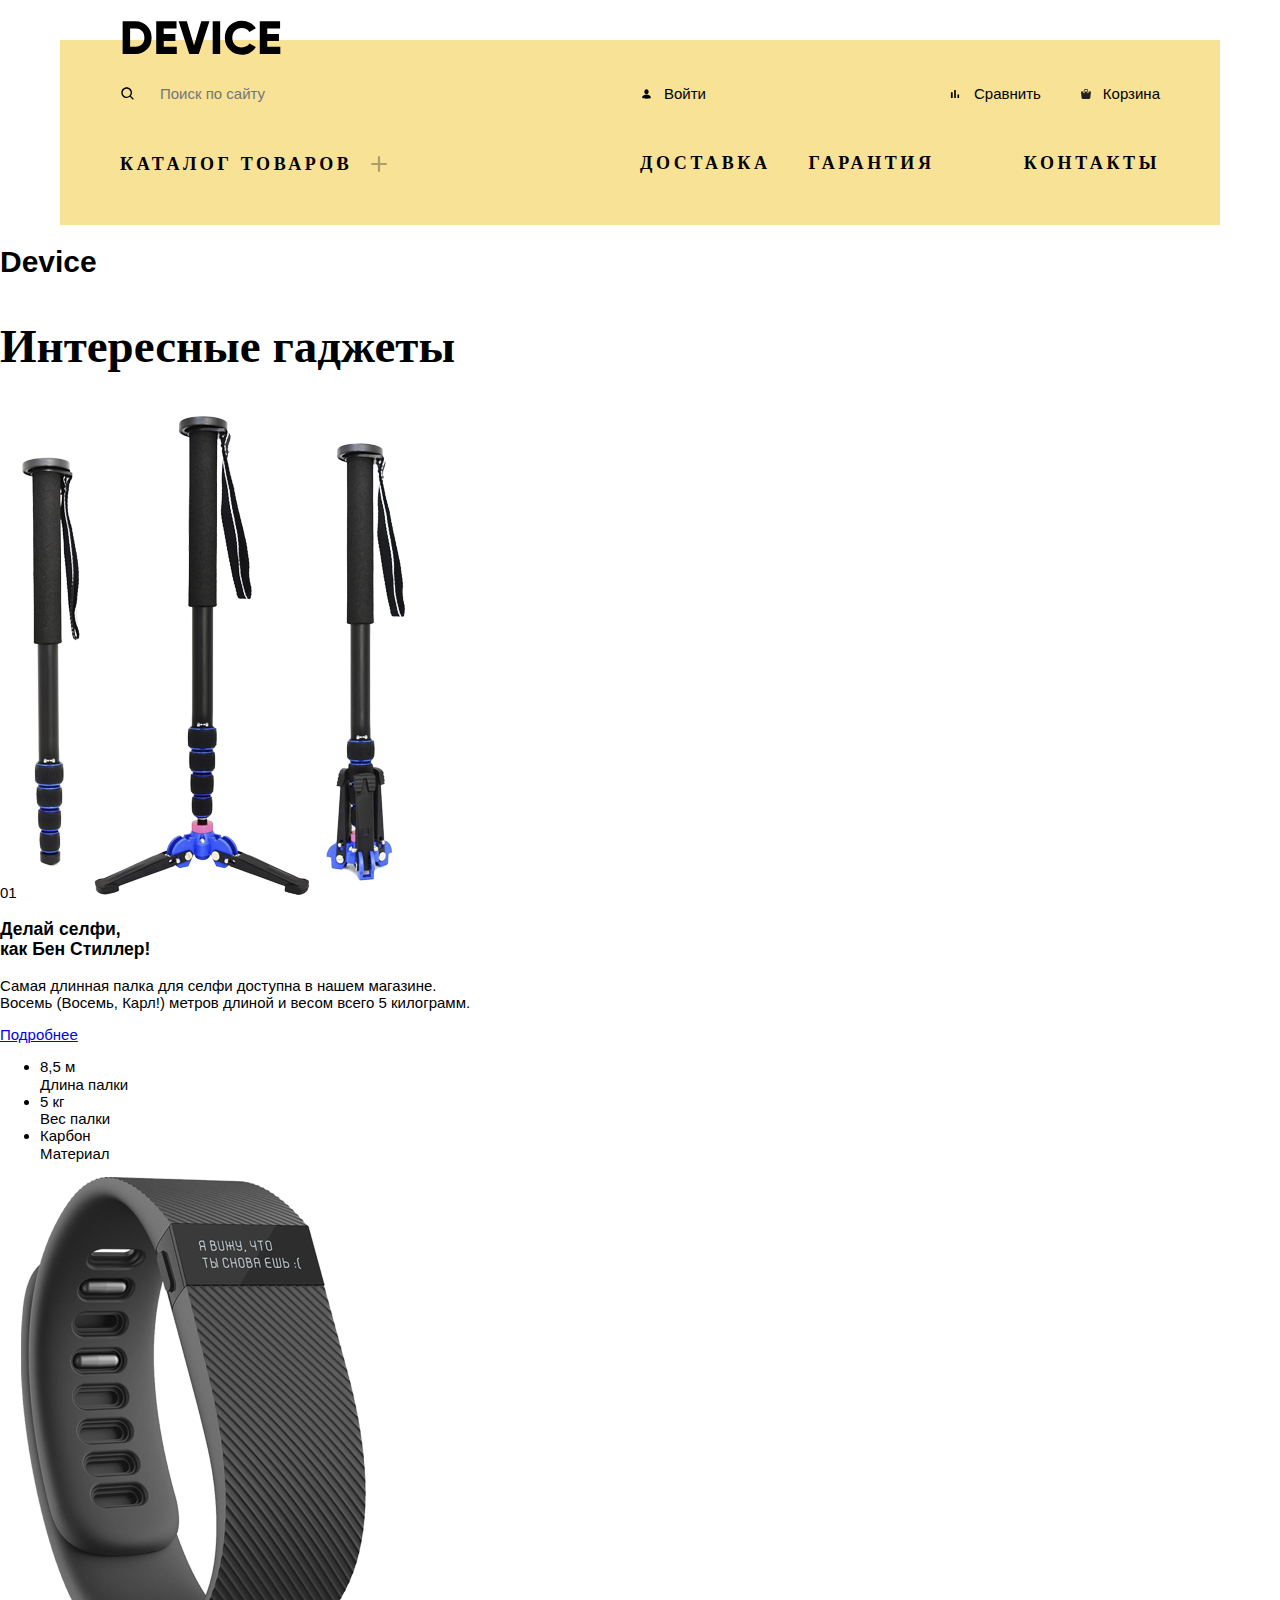
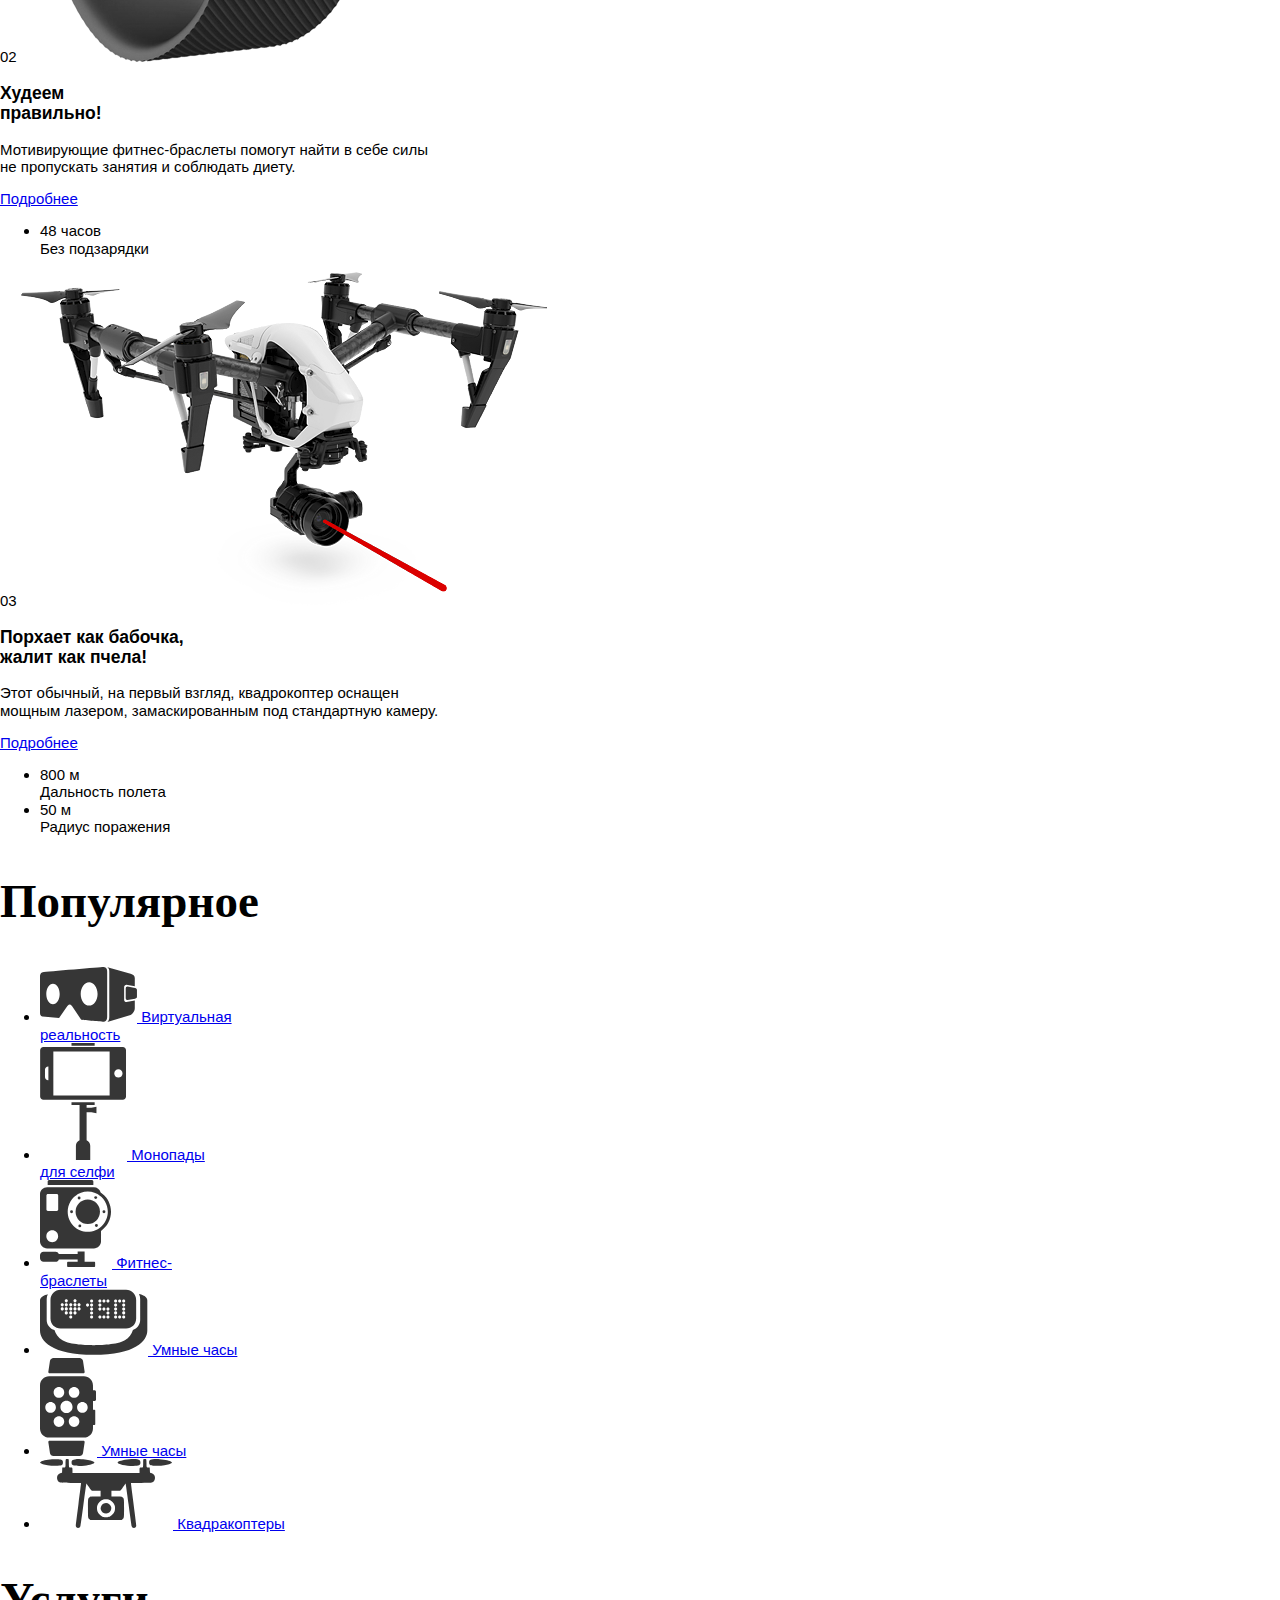
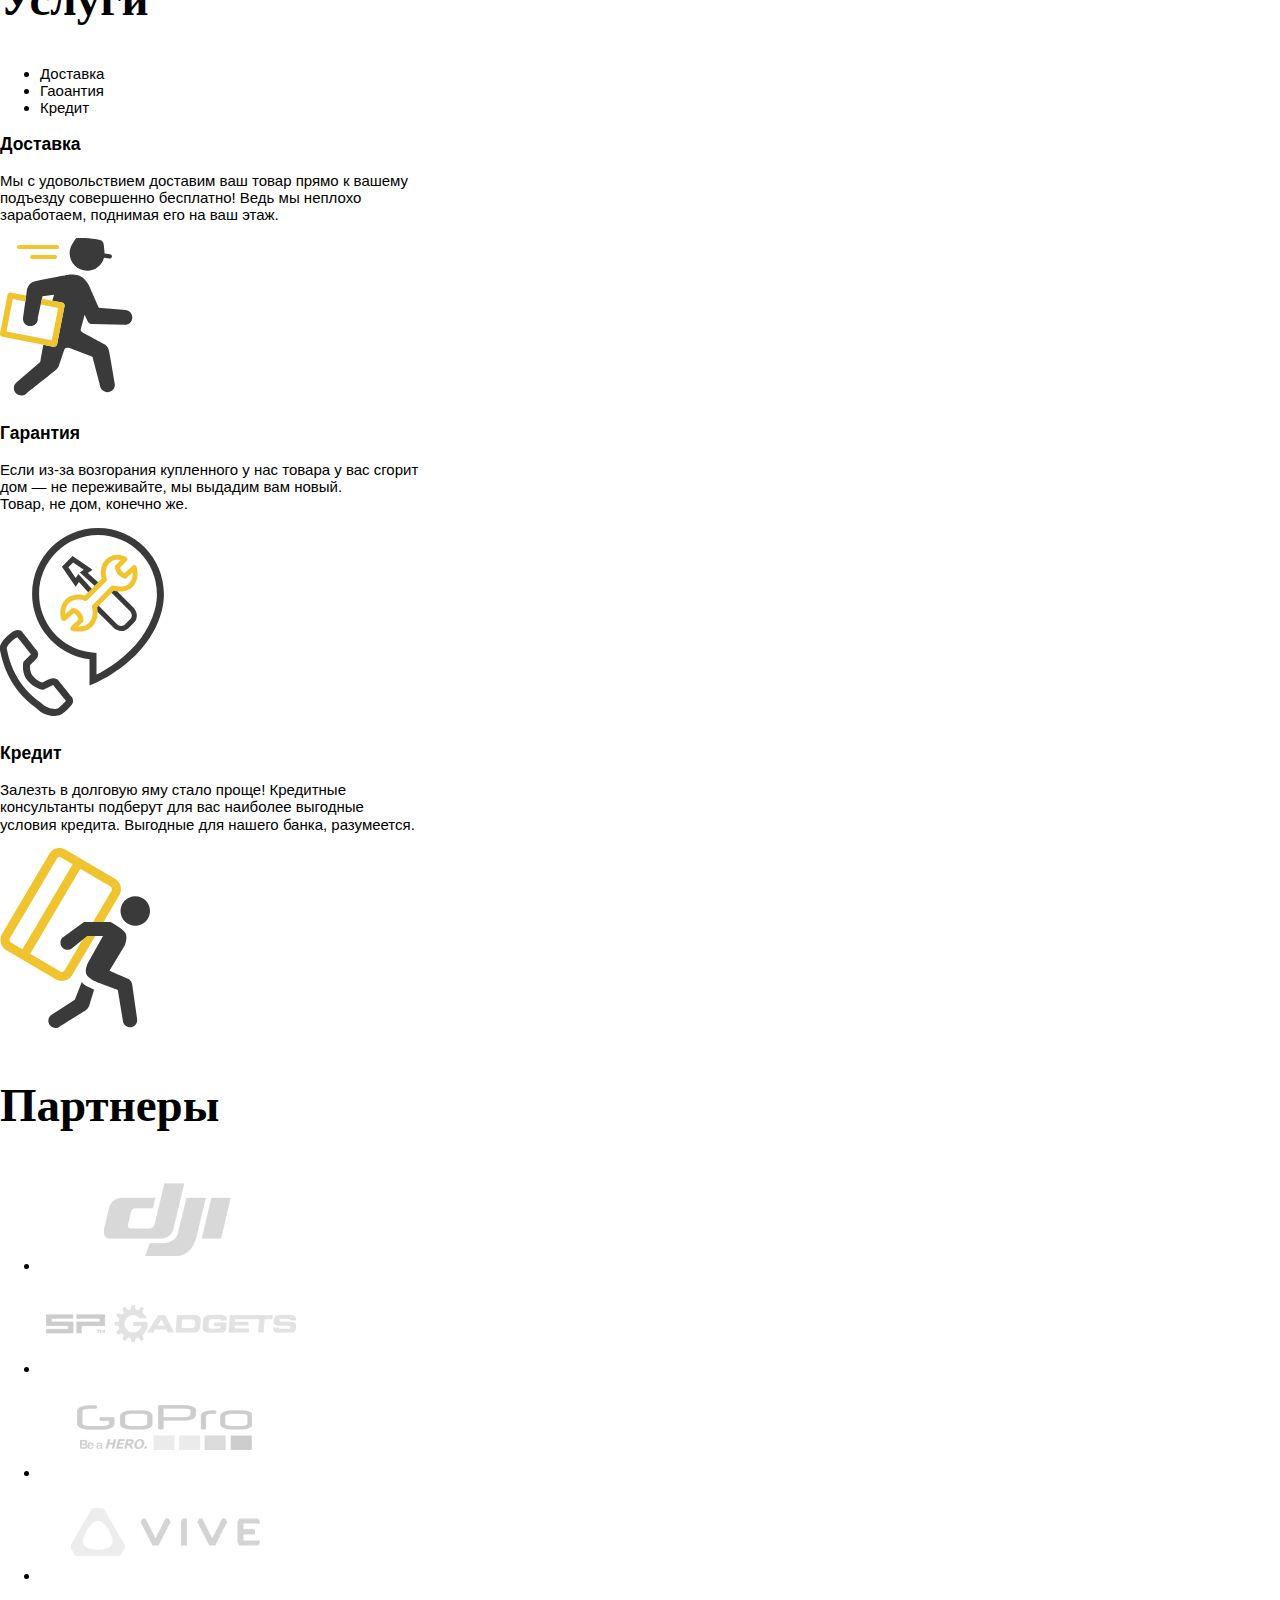
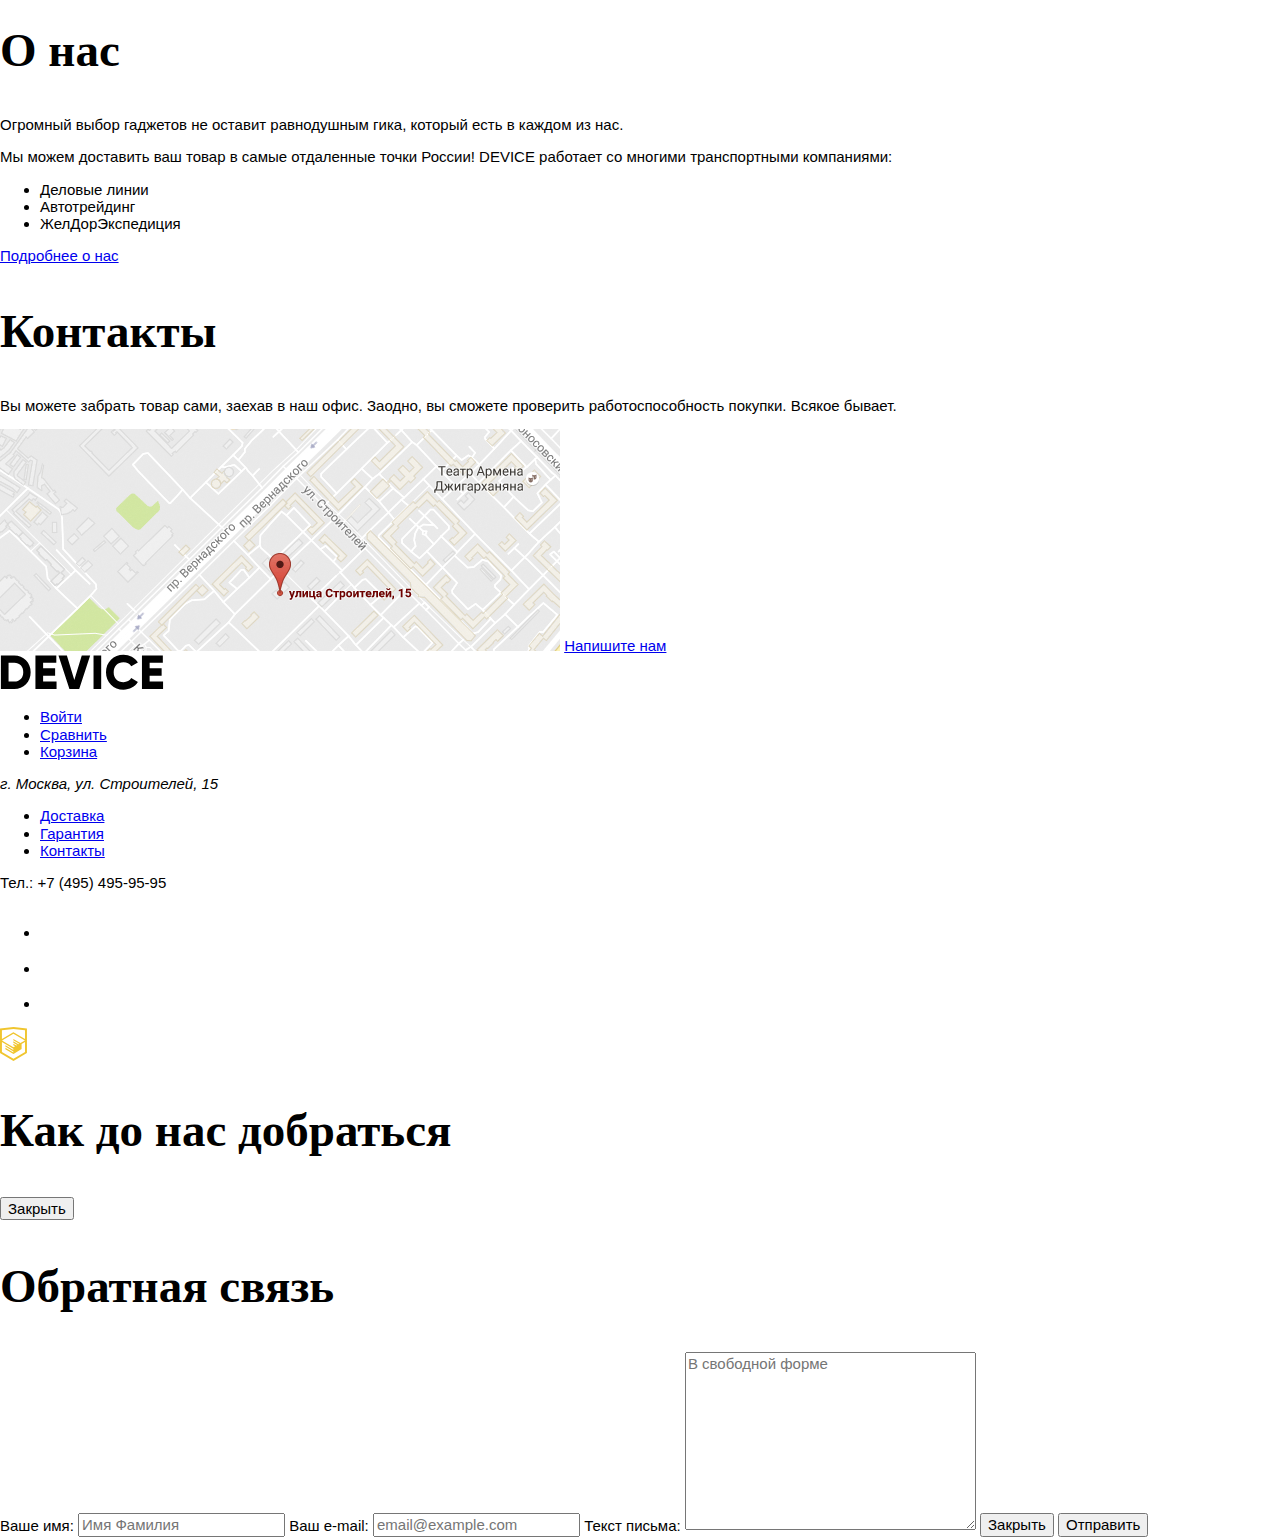
==== index.html @ 0492b28e "Create markup and combine styles for the header" ====
<!DOCTYPE html>
<html lang="ru">

<head>
  <meta charset="UTF-8">
  <title>Device</title>

  <link rel="icon" href="favicon.ico">
  <link rel="icon" href="img/favicons/favicon.svg" type="image/svg+xml">
  <link rel="apple-touch-icon" href="img/favicons/favicon152.png">

  <link rel="stylesheet" href="css/normalize.css">
  <link rel="stylesheet" href="css/style.css">
</head>

<body>
  <header class="main-header container">
    <div class="main-logo">
      <a>
        <img src="img/logo.svg" alt="Логотип Device" width="163" height="35">
      </a>
    </div>

    <div class="action-block">
      <div class="search-form-container">
        <form class="search-form" action="" method="post">
          <input class="search-form__input" type="text" name="search-form__input" placeholder="Поиск по сайту">
          <button class="search-form__button" type="submit">Найти</button>
          <div class="search-form__underline"></div>
        </form>
      </div>
      <div class="user-action">
        <a class="user-action__link user-action__sign-in" href="#">Войти</a>
        <a class="user-action__link user-action__compare" href="#">Сравнить</a>
        <a class="user-action__link user-action__cart" href="#">Корзина</a>
      </div>
    </div>


    <nav class="main-header-nav">
      <details class="main-header-details">
        <summary class="main-header-nav__catalog-summary">
          <span class="main-header-nav_summary-text">Каталог товаров<span>
        </summary>
        <div class="main-header-nav__details-container">
          <ul class="main-header-details__list">
            <li class="main-header-details__item"><a class="main-header-nav__link" href="#">Виртуальная реальность</a>
            </li>
            <li class="main-header-details__item"><a class="main-header-nav__link" href="#">Моноподы для селфи</a></li>
            <li class="main-header-details__item"><a class="main-header-nav__link" href="#">Экшн-камеры</a></li>
          </ul>
          <ul class="main-header-details__list">
            <li class="main-header-details__item"><a class="main-header-nav__link" href="#">Фитнес-браслеты</a></li>
            <li class="main-header-details__item"><a class="main-header-nav__link" href="#">Умные часы</a></li>
          </ul>
          <ul class="main-header-details__list">
            <li class="main-header-details__item"><a class="main-header-nav__link" href="#">Квадрокоптер</a></li>
          </ul>
        </div>
      </details>

      <ul class="main-header-nav__list">
        <li class="main-header-nav__item">
          <a class="main-header-nav__link" href="blank.html">Доставка</a>
        </li>
        <li class="main-header-nav__item">
          <a class="main-header-nav__link" href="blank.html">Гарантия</a>
        </li>
        <li class="main-header-nav__item">
          <a class="main-header-nav__link" href="blank.html">Контакты</a>
        </li>
      </ul>
    </nav>
  </header>

  <main>
    <h1>Device</h1>

    <section>
      <h2>Интересные гаджеты</h2>

      <article>
        <span>01</span>
        <img src="img/slide 1.png" alt="Селфи-палка" width="384" height="486">
        <h3>Делай селфи,<br>как Бен Стиллер! </h3>
        <p>
          Самая длинная палка для селфи доступна в нашем магазине.<br>
          Восемь (Восемь, Карл!) метров длиной и весом всего 5 килограмм.
        </p>
        <a href="blank.html">Подробнее</a>
        <ul>
          <li>8,5 м<br>Длина палки</li>
          <li>5 кг<br>Вес палки</li>
          <li>Карбон<br>Материал</li>
        </ul>
      </article>
      <article>
        <span>02</span>
        <img src="img/slide 2.png" alt="Фитнес-браслет" width="345" height="485">
        <h3>Худеем<br>правильно!</h3>
        <p>
          Мотивирующие фитнес-браслеты помогут найти в себе силы<br>
          не пропускать занятия и соблюдать диету.
        </p>
        <a href="blank.html">Подробнее</a>
        <ul>
          <li>48 часов<br>Без подзарядки</li>
        </ul>
      </article>
      <article>
        <span>03</span>
        <img src="img/slide 3.png" alt="Квадракоптер" width="526" height="334">
        <h3>Порхает как бабочка,<br>жалит как пчела!</h3>
        <p>
          Этот обычный, на первый взгляд, квадрокоптер оснащен<br>
          мощным лазером, замаскированным под стандартную камеру.
        </p>
        <a href="blank.html">Подробнее</a>
        <ul>
          <li>800 м<br>Дальность полета</li>
          <li>50 м<br>Радиус поражения</li>
        </ul>
      </article>
    </section>

    <section>
      <h2>Популярное</h2>
      <ul>
        <li>
          <a href="#">
            <img src="img/popular-1.svg" alt="">
            Виртуальная<br>реальность
          </a>
        </li>
        <li>
          <a href="#">
            <img src="img/popular-2.svg" alt="">
            Монопады<br>для селфи
          </a>
        </li>
        <li>
          <a href="#">
            <img src="img/popular-3.svg" alt="">
            Фитнес-<br>браслеты
          </a>
        </li>
        <li>
          <a href="#">
            <img src="img/popular-4.svg" alt="">
            Умные часы
          </a>
        </li>
        <li>
          <a href="#">
            <img src="img/popular-5.svg" alt="">
            Умные часы
          </a>
        </li>
        <li>
          <a href="#">
            <img src="img/poppular-6.svg" alt="">
            Квадракоптеры
          </a>
        </li>
      </ul>
    </section>

    <section>
      <h2>Услуги</h2>
      <ul>
        <li>Доставка</li>
        <li>Гаоантия</li>
        <li>Кредит</li>
      </ul>
      <div>
        <h3>Доставка</h3>
        <p>
          Мы с удовольствием доставим ваш товар прямо к вашему<br>
          подъезду совершенно бесплатно! Ведь мы неплохо<br>
          заработаем, поднимая его на ваш этаж.
        </p>
        <img src="img/delivery.svg" alt="">
      </div>
      <div>
        <h3>Гарантия</h3>
        <p>
          Если из-за возгорания купленного у нас товара у вас сгорит<br>
          дом — не переживайте, мы выдадим вам новый.<br>
          Товар, не дом, конечно же.
        </p>
        <img src="img/warranty.svg" alt="">
      </div>
      <div>
        <h3>Кредит</h3>
        <p>
          Залезть в долговую яму стало проще! Кредитные<br>
          консультанты подберут для вас наиболее выгодные<br>
          условия кредита. Выгодные для нашего банка, разумеется.</p>
        <img src="img/credit.svg" alt="">
      </div>

    </section>

    <section>
      <h2>Партнеры</h2>
      <ul>
        <li><a href="#"><img src="img/logo-1 1.png" alt="Dji"></a></li>
        <li><a href="#"><img src="img/logo-2 1.png" alt="Sp Gadgets"></a></li>
        <li><a href="#"><img src="img/logo-3 1.png" alt="GoPro"></a></li>
        <li><a href="#"><img src="img/logo-4 1.png" alt="Vive"></a></li>
      </ul>
    </section>

    <section>
      <h2>О нас</h2>
      <p>Огромный выбор гаджетов не оставит равнодушным гика,
        который есть в каждом из нас.</p>
      <p>Мы можем доставить ваш товар в самые отдаленные точки
        России! DEVICE работает со многими транспортными компаниями:</p>
      <ul>
        <li>Деловые линии</li>
        <li>Автотрейдинг</li>
        <li>ЖелДорЭкспедиция</li>
      </ul>
      <a href="#">Подробнее о нас</a>
    </section>

    <section>
      <h2>Контакты</h2>
      <p>Вы можете забрать товар сами, заехав в наш офис. Заодно, вы сможете
        проверить работоспособность покупки. Всякое бывает.</p>
      <img src="img/map 1.jpg" alt="Адрес">
      <a href="#">Напишите нам</a>
    </section>

  </main>

  <footer>
    <a href="index.html">
      <svg width="164" height="36" viewBox="0 0 164 36" fill="none" xmlns="http://www.w3.org/2000/svg">
        <path fill-rule="evenodd" clip-rule="evenodd"
          d="M14.32 1.4C18.96 1.4 22.84 3.00798 25.96 6.224C29.08 9.44002 30.64 13.432 30.64 18.2C30.64 22.968 29.08 26.96 25.96 30.176C22.84 33.392 18.96 35 14.32 35H0.880005V1.4H14.32ZM14.32 27.608C16.976 27.608 19.128 26.752 20.776 25.04C22.424 23.328 23.248 21.048 23.248 18.2C23.248 15.352 22.424 13.072 20.776 11.36C19.128 9.64799 16.976 8.792 14.32 8.792H8.56V27.608H14.32ZM43.12 27.608H56.56V35H35.44V1.4H56.32V8.792H43.12V14.36H55.12V21.656H43.12V27.608ZM69.424 35L58.48 1.4H66.88L74.32 26.12L81.76 1.4H90.16L79.216 35H69.424ZM93.52 1.4H101.2V35H93.52V1.4ZM123.472 35.672C118.448 35.672 114.28 34 110.968 30.656C107.656 27.312 106 23.16 106 18.2C106 13.24 107.656 9.08802 110.968 5.744C114.28 2.39998 118.448 0.728 123.472 0.728C126.48 0.728 129.264 1.42399 131.824 2.816C134.384 4.20801 136.4 6.10399 137.872 8.504L131.248 12.344C130.512 11.032 129.456 10.016 128.08 9.296C126.704 8.576 125.168 8.216 123.472 8.216C120.496 8.216 118.12 9.12799 116.344 10.952C114.568 12.776 113.68 15.192 113.68 18.2C113.68 21.208 114.568 23.624 116.344 25.448C118.12 27.272 120.496 28.184 123.472 28.184C125.168 28.184 126.712 27.816 128.104 27.08C129.496 26.344 130.544 25.336 131.248 24.056L137.872 27.896C136.432 30.296 134.432 32.192 131.872 33.584C129.312 34.976 126.512 35.672 123.472 35.672ZM149.632 27.608H163.072V35H141.952V1.4H162.832V8.792H149.632V14.36H161.632V21.656H149.632V27.608Z"
          fill="black" />
      </svg>
    </a>
    <ul>
      <li><a href="#">Войти</a></li>
      <li><a href="#">Сравнить</a></li>
      <li><a href="#">Корзина</a></li>
    </ul>

    <address>г. Москва, ул. Строителей, 15</address>

    <ul>
      <li><a href="#">Доставка</a></li>
      <li><a href="#">Гарантия</a></li>
      <li><a href="#">Контакты</a></li>
    </ul>

    <span>Тел.: +7 (495) 495-95-95</span>

    <ul>
      <li>
        <a href="#">
          <svg width="32" height="32" viewBox="0 0 32 32" fill="none" xmlns="http://www.w3.org/2000/svg">
            <path
              d="M31.9973 16C31.9973 7.16267 24.8347 0 15.9987 0C7.16267 0 0 7.16267 0 16C0 23.984 5.85067 30.6027 13.4987 31.8027V20.624H9.43733V15.9987H13.4987V12.4747C13.4987 8.464 15.888 6.24933 19.5413 6.24933C21.292 6.24933 23.1227 6.56133 23.1227 6.56133V10.4987H21.1067C19.12 10.4987 18.5 11.732 18.5 12.9973V16H22.9373L22.228 20.6253H18.5V31.804C26.148 30.604 31.9987 23.9853 31.9987 16H31.9973Z"
              fill="white" fill-opacity="0.3" />
          </svg>
        </a>
      </li>
      <li>
        <a href="#">
          <svg width="32" height="32" viewBox="0 0 32 32" fill="none" xmlns="http://www.w3.org/2000/svg">
            <path
              d="M21 16C21 17.3261 20.4732 18.5979 19.5355 19.5355C18.5979 20.4732 17.3261 21 16 21C14.6739 21 13.4021 20.4732 12.4645 19.5355C11.5268 18.5979 11 17.3261 11 16C11 15.715 11.03 15.4367 11.0817 15.1667H9.33333V21.8283C9.33333 22.2917 9.70833 22.6667 10.1717 22.6667H21.83C22.0521 22.6662 22.2649 22.5777 22.4217 22.4205C22.5786 22.2634 22.6667 22.0504 22.6667 21.8283V15.1667H20.9183C20.97 15.4367 21 15.715 21 16V16ZM16 19.3333C16.4378 19.3332 16.8714 19.2469 17.2759 19.0792C17.6803 18.9116 18.0478 18.6659 18.3574 18.3562C18.6669 18.0465 18.9124 17.6789 19.0799 17.2743C19.2473 16.8698 19.3334 16.4362 19.3333 15.9983C19.3332 15.5605 19.2469 15.1269 19.0792 14.7225C18.9116 14.318 18.6659 13.9505 18.3562 13.641C18.0465 13.3314 17.6789 13.0859 17.2743 12.9185C16.8698 12.751 16.4362 12.6649 15.9983 12.665C15.1141 12.6652 14.2661 13.0167 13.641 13.6421C13.0158 14.2676 12.6648 15.1157 12.665 16C12.6652 16.8843 13.0167 17.7322 13.6421 18.3574C14.2676 18.9825 15.1157 19.3336 16 19.3333V19.3333ZM20 12.5H21.9983C22.1311 12.5 22.2584 12.4474 22.3525 12.3537C22.4465 12.2599 22.4996 12.1328 22.5 12V10.0017C22.5 9.86862 22.4471 9.74102 22.3531 9.64693C22.259 9.55285 22.1314 9.5 21.9983 9.5H20C19.8669 9.5 19.7393 9.55285 19.6453 9.64693C19.5512 9.74102 19.4983 9.86862 19.4983 10.0017V12C19.5 12.275 19.725 12.5 20 12.5V12.5ZM16 0C11.7565 0 7.68687 1.68571 4.68629 4.68629C1.68571 7.68687 0 11.7565 0 16C0 20.2435 1.68571 24.3131 4.68629 27.3137C7.68687 30.3143 11.7565 32 16 32C18.1012 32 20.1817 31.5861 22.1229 30.7821C24.0641 29.978 25.828 28.7994 27.3137 27.3137C28.7994 25.828 29.978 24.0641 30.7821 22.1229C31.5861 20.1817 32 18.1012 32 16C32 13.8989 31.5861 11.8183 30.7821 9.87706C29.978 7.93586 28.7994 6.17203 27.3137 4.68629C25.828 3.20055 24.0641 2.022 22.1229 1.21793C20.1817 0.413852 18.1012 0 16 0V0ZM24.3333 22.4817C24.3333 23.5 23.5 24.3333 22.4817 24.3333H9.51833C8.5 24.3333 7.66667 23.5 7.66667 22.4817V9.51833C7.66667 8.5 8.5 7.66667 9.51833 7.66667H22.4817C23.5 7.66667 24.3333 8.5 24.3333 9.51833V22.4817V22.4817Z"
              fill="white" fill-opacity="0.3" />
          </svg>
        </a>
      </li>
      <li>
        <a href="#">
          <svg width="32" height="32" viewBox="0 0 32 32" fill="none" xmlns="http://www.w3.org/2000/svg">
            <path
              d="M16 32C13.8333 32 11.7604 31.5781 9.78125 30.7344C7.80208 29.8906 6.09896 28.7552 4.67188 27.3281C3.24479 25.901 2.10938 24.1979 1.26562 22.2188C0.421875 20.2396 0 18.1667 0 16C0 13.8333 0.421875 11.7604 1.26562 9.78125C2.10938 7.80208 3.24479 6.09896 4.67188 4.67188C6.09896 3.24479 7.80208 2.10938 9.78125 1.26562C11.7604 0.421875 13.8333 0 16 0C18.1667 0 20.2396 0.421875 22.2188 1.26562C24.1979 2.10938 25.901 3.24479 27.3281 4.67188C28.7552 6.09896 29.8906 7.80208 30.7344 9.78125C31.5781 11.7604 32 13.8333 32 16C32 18.1667 31.5781 20.2396 30.7344 22.2188C29.8906 24.1979 28.7552 25.901 27.3281 27.3281C25.901 28.7552 24.1979 29.8906 22.2188 30.7344C20.2396 31.5781 18.1667 32 16 32ZM25.4062 8C25.2812 8.0625 25.0938 8.17708 24.8438 8.34375L24.2344 8.75L23.6562 9.0625L23 9.28125C22.2292 8.42708 21.2812 8 20.1562 8C17.7188 8 16.5 9.02083 16.5 11.0625V12.9062C13.1458 12.7396 10.5729 11.5104 8.78125 9.21875C8.26042 9.76042 8 10.3542 8 11C8 12.375 8.51042 13.4167 9.53125 14.125C9.40625 14.125 9.22917 14.1354 9 14.1562C8.77083 14.1771 8.58854 14.1771 8.45312 14.1562C8.31771 14.1354 8.16667 14.0833 8 14C8 14.9583 8.25521 15.7552 8.76562 16.3906C9.27604 17.026 9.97917 17.4375 10.875 17.625C10.6667 17.875 10.375 18 10 18C9.66667 18 9.375 17.9062 9.125 17.7188C9.125 18.5312 9.51562 19.1615 10.2969 19.6094C11.0781 20.0573 11.9583 20.2917 12.9375 20.3125C12.5625 20.875 12.0156 21.2969 11.2969 21.5781C10.5781 21.8594 9.8125 22 9 22C8.70833 22 8.30729 21.9271 7.79688 21.7812C7.28646 21.6354 7.02083 21.5625 7 21.5625C7.33333 22.2292 8.01562 22.8021 9.04688 23.2812C10.0781 23.7604 11.3854 24 12.9688 24C14.3646 24 15.6667 23.7552 16.875 23.2656C18.0833 22.776 19.1146 22.125 19.9688 21.3125C20.8229 20.5 21.5573 19.5729 22.1719 18.5312C22.7865 17.4896 23.2448 16.4115 23.5469 15.2969C23.849 14.1823 24 13.0833 24 12C24 11.9583 24.125 11.8698 24.375 11.7344C24.625 11.599 24.9167 11.4167 25.25 11.1875C25.5833 10.9583 25.8333 10.7188 26 10.4688C24.875 10.4688 24.125 10.4896 23.75 10.5312C24.4792 10.0938 25.0312 9.25 25.4062 8Z"
              fill="white" fill-opacity="0.3" />
          </svg>
        </a>
      </li>
    </ul>

    <svg width="27" height="34" viewBox="0 0 27 34" fill="none" xmlns="http://www.w3.org/2000/svg">
      <g clip-path="url(#clip0_84_130)">
        <path
          d="M13.62 0.0169551L13.472 0L0 1.40827V26.0042L13.473 34L26.903 26.0311L26.945 26.0062V1.40827L13.62 0.0169551ZM25.019 12.095L13.495 5.31992L13.494 5.21619L13.407 5.26606L13.319 5.21021V5.31892L1.925 12.086V3.13869L13.473 1.92989L25.02 3.13869V12.095H25.019ZM13.405 6.76908L24.923 13.4644L20.444 16.0974L13.351 11.8875L13.337 13.2988L19.241 16.8025L18.381 17.3082L13.351 14.3241L13.337 15.7353L17.164 18.0043L16.382 18.526L13.351 16.7437L13.337 18.1529L15.19 19.2411L13.39 20.3192L2.034 13.586L13.405 6.76908ZM1.925 15.0871L13.336 21.8601L13.352 22.9014L5.41 18.1859L5.395 19.5981L13.374 24.3805L13.392 25.4536L5.419 20.7261L5.406 22.1364L13.427 26.9457L13.473 26.9706L21.616 22.1115L21.605 16.9481L25.02 14.9175V24.9121L13.472 31.7659L1.925 24.9131V15.0871Z"
          fill="#F0C52E" />
      </g>
      <defs>
        <clipPath id="clip0_84_130">
          <rect width="26.943" height="34" fill="white" />
        </clipPath>
      </defs>
    </svg>
  </footer>

  <section>
    <h2>Как до нас добраться</h2>
    <button type="button">Закрыть</button>
  </section>

  <section>
    <h2>Обратная связь</h2>
    <form action="" method="post">
      <label for="client-name">Ваше имя:</label>
      <input type="text" name="client-name" id="client-name" placeholder="Имя Фамилия">
      <label for="client-email">Ваш e-mail:</label>
      <input type="email" name="client-email" id="client-email" placeholder="email@example.com">
      <label for="message">Текст письма:</label>
      <textarea name="message" id="message" cols="30" rows="10" placeholder="В свободной форме"></textarea>
      <button type="button">Закрыть</button>
      <button type="submit">Отправить</button>
    </form>
  </section>
</body>

</html>
---- css/style.css ----
/* Fonts */

@font-face {
  font-family: "Open Sans", sans-serif;
  src: url(../fonts/OpenSans-Light.eot) format("eot"),
    url(../fonts/OpenSans-Light.woff2) format("woff2"),
    url(../fonts/OpenSans-Light.woff) format("woff"),
    url(../fonts/OpenSans-Light.ttf) format("truetype");
  font-weight: 300;
}

@font-face {
  font-family: "Open Sans", sans-serif;
  src: url(../fonts/OpenSans-Regular.eot) format("eot"),
    url(../fonts/OpenSans-Regular.woff2) format("woff2"),
    url(../fonts/OpenSans-Regular.woff) format("woff"),
    url(../fonts/OpenSans-Regular.ttf) format("truetype");
  font-weight: 400;
}

@font-face {
  font-family: "Gilroy", sans-serif;
  src: url(../fonts/Gilroy-Light.eot) format("eot"),
    url(../fonts/Gilroy-Light.woff2) format("woff2"),
    url(../fonts/Gilroy-Light.woff) format("woff"),
    url(../fonts/Gilroy-Light.ttf) format("truetype");
  font-weight: 300;
}

@font-face {
  font-family: "Gilroy", sans-serif;
  src: url(../fonts/Gilroy-Extrabold.eot) format("eot"),
    url(../fonts/Gilroy-Extrabold.woff2) format("woff2"),
    url(../fonts/Gilroy-Extrabold.woff) format("woff"),
    url(../fonts/Gilroy-Extrabold.ttf) format("truetype");
  font-weight: 800;
}

/* Variables */

:root {
  --basic-black: #000000;
  --basic-dark: #363636;
  --basic-grey: #464646;
  --basic-half-grey: #7e7e7e;
  --basic-grey-light: #e5e5e5;
  --basic-white: #ffffff;

  --special-yellow-dark: #f0c52e;
  --special-yellow-light: #f7e296;
  --special-green: #91c92f;

  --special-pink-light: #f6dada;
}

/* Global */

* {
  box-sizing: border-box;
}

body {
  margin: 0;
  padding: 0;
  font-family: "Open Sans", sans-serif;
  font-weight: 300;
  font-size: 15px;
  color: var(--basic-black);
}

h2 {
  font-family: "Gilroy";
  font-weight: 800;
  font-size: 47px;
}

.container {
  width: 1160px;
  margin: 0 auto;
}

/* Header */

.main-header {
  background-color: var(--special-yellow-light);
  padding: 44px 60px 50px 60px;
  margin-top: 40px;
  position: relative;
}

.action-block {
  display: grid;
  grid-template-columns: 1fr 1fr;
  margin-bottom: 50px;
}

/* main-logo */

.main-logo {
  position: absolute;
  top: -20px;
}

.main-logo:hover {
  opacity: 0.6;
}

.main-logo:active {
  opacity: 0.3;
}

/* search-form */

.search-form-container {
  width: 440px;
  position: relative;
}

.search-form {
  display: flex;
  align-items: center;
}

.search-form::before {
  content: "";
  background: no-repeat url(../img/icon_search.svg);
  width: 16px;
  height: 16px;
  margin-right: 22px;
}

.search-form__input {
  background: none;
  border: none;
  font-size: 15px;
  font-weight: 300;
  margin-right: auto;
}

.search-form__input:focus {
  outline: none;
}

.search-form__button {
  position: absolute;
  right: 0;
  bottom: -14px;
  background: none;
  border: 2px solid var(--basic-black);
  padding: 15px 17px;
  text-transform: uppercase;
  display: none;
}

.search-form__button:hover {
  background-color: var(--basic-black);
  color: var(--basic-white);
}

.search-form__button:focus {
  background-color: var(--basic-black);
  color: rgba(255, 255, 255, 0.7);
}

.search-form__underline {
  position: absolute;
  height: 2px;
  background-color: var(--basic-black);
  width: 100%;
  bottom: -14px;
  display: none;
}

.search-form__input:focus~.search-form__button,
.search-form__input:focus~.search-form__underline {
  display: block;
}

/* user-action */
.user-action {
  display: flex;
  align-items: center;
  justify-content: flex-end;
}

.user-action__link {
   text-decoration: none;
   color: var(--basic-black);
   display: inline-flex;
   align-items: center;
}

.user-action__link:hover {
  opacity: 0.6;
}

.user-action__link:active {
  opacity: 0.3;
}

.user-action__sign-in {
  margin-right: auto;
}

.user-action__compare {
  margin-right: 40px;
}

.user-action__sign-in::before {
  content: "";
  background: no-repeat url(../img/icon_user.svg);
  width: 13px;
  height: 14px;
  margin-right: 11px;
}

.user-action__compare::before {
  content: "";
  background: no-repeat url(../img/icon_chart.svg);
  width: 14px;
  height: 14px;
  margin-right: 12px;
}

.user-action__cart::before {
  content: "";
  background: no-repeat url(../img/icon_cart.svg);
  width: 10px;
  height: 10px;
  margin-right: 12px;
}

/* main-header-nav */

.main-header-nav {
  display: grid;
  grid-template-columns: 1fr 1fr;
  text-transform: uppercase;
  font-family: "Gilroy";
  font-weight: 800;
  font-size: 18px;
  text-transform: uppercase;
  letter-spacing: 0.2em;
}

.main-header-nav__list {
  list-style: none;
  padding: 0;
  margin: 0;
  display: flex;
}

.main-header-details__list {
  list-style: none;
  padding: 0;
  margin: 0;
  text-transform: none;
  font-family: "Open Sans";
  font-weight: 300;
  font-size: 15px;
  letter-spacing: normal;
}

.main-header-nav__link {
  text-decoration: none;
  color: var(--basic-black);
}

.main-header-nav__link:hover {
  opacity: 0.6;
}

.main-header-nav__link:active {
  opacity: 0.3;
}

.main-header-nav__catalog-summary {
  list-style: none;
  display: flex;
  align-items: center;
  cursor: pointer;
}

.main-header-nav__catalog-summary:hover > .main-header-nav_summary-text{
  opacity: 0.6;
}

.main-header-nav__catalog-summary:active > .main-header-nav_summary-text{
  opacity: 0.3;
}

.main-header-nav_summary-text {
  margin-right: 16px;
}

.main-header-nav__catalog-summary::after {
  content: "";
  background: no-repeat url(../img/icon_plus.svg);
  width: 22px;
  height: 22px;
}

.main-header-nav__details-container {
  padding: 0;
  padding-top: 30px;
  margin: 0;
  display: flex;
  justify-content: space-between;
}

.main-header-details__item:not(.main-header-details__item:last-child) {
  margin-bottom: 20px;
}

.main-header-nav__item:first-child {
  margin-right: 38px;
}

.main-header-nav__item:nth-child(2) {
  margin-right: auto;
}
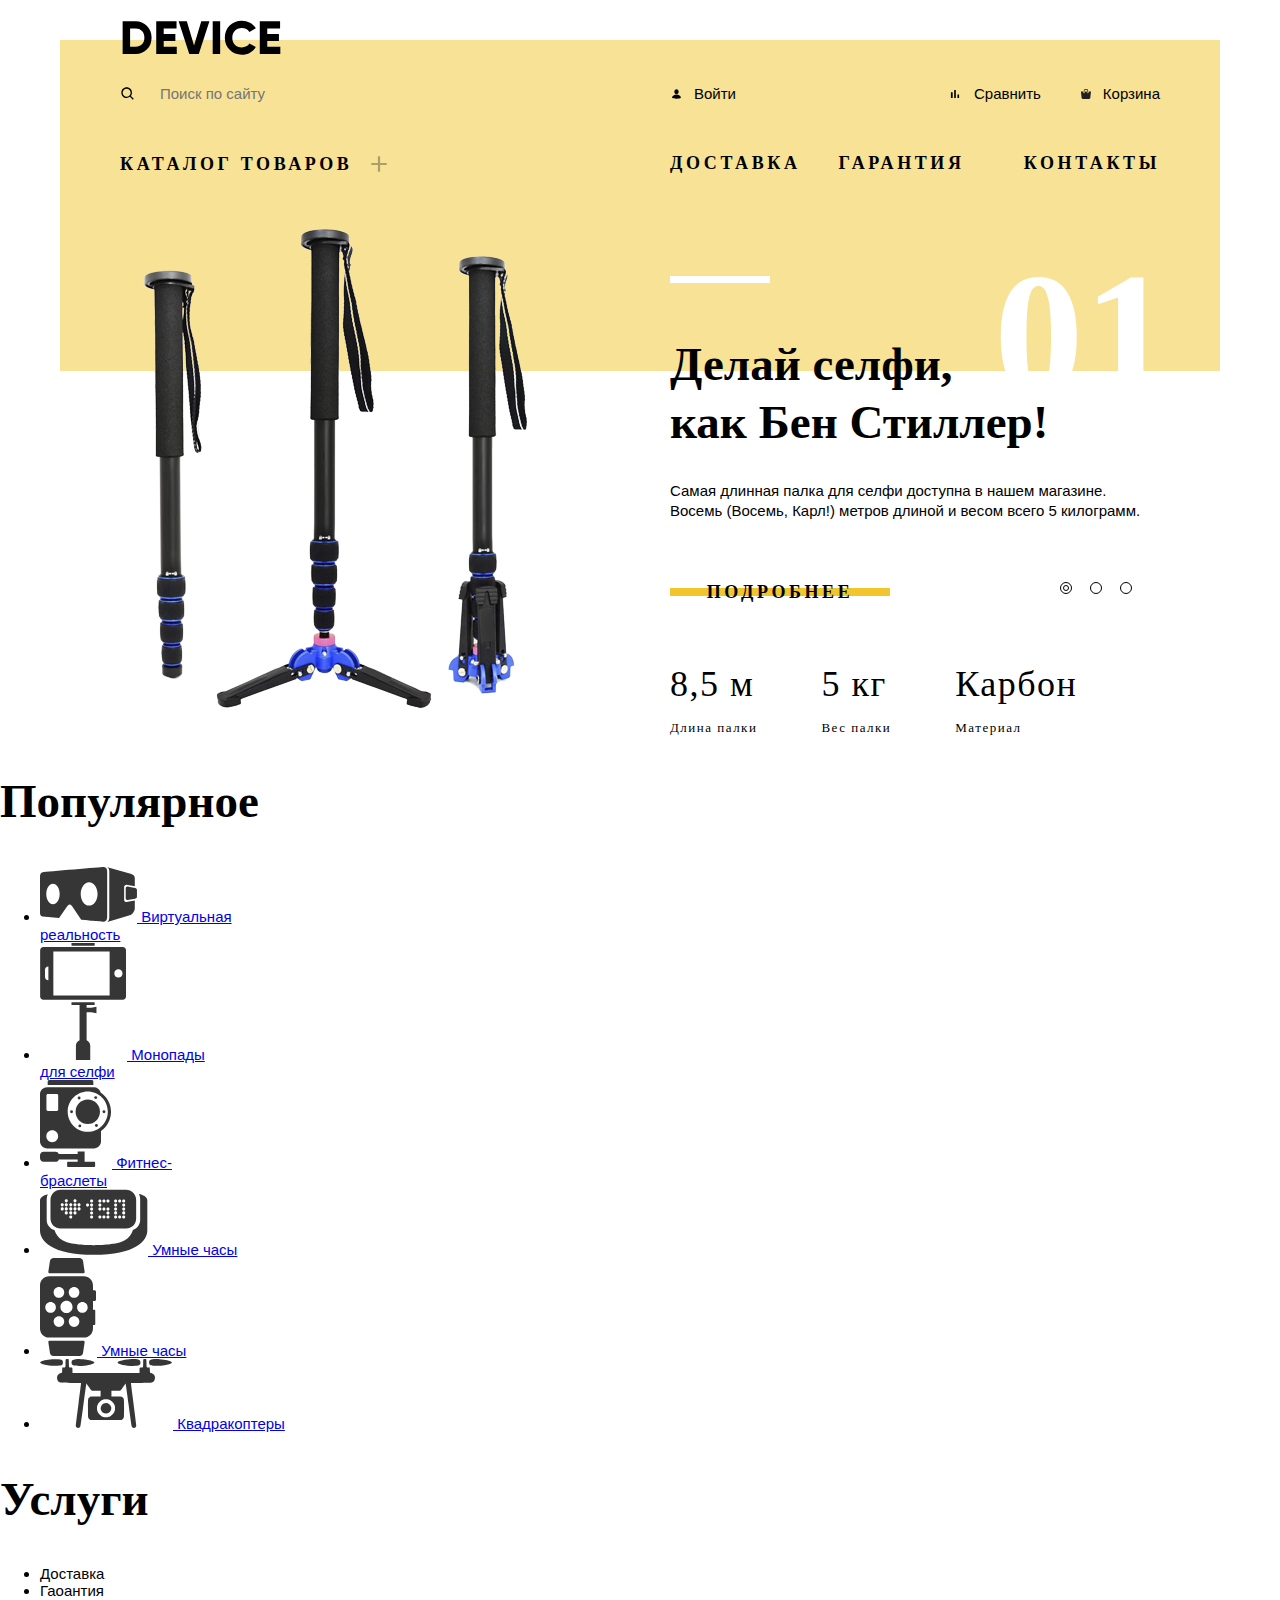
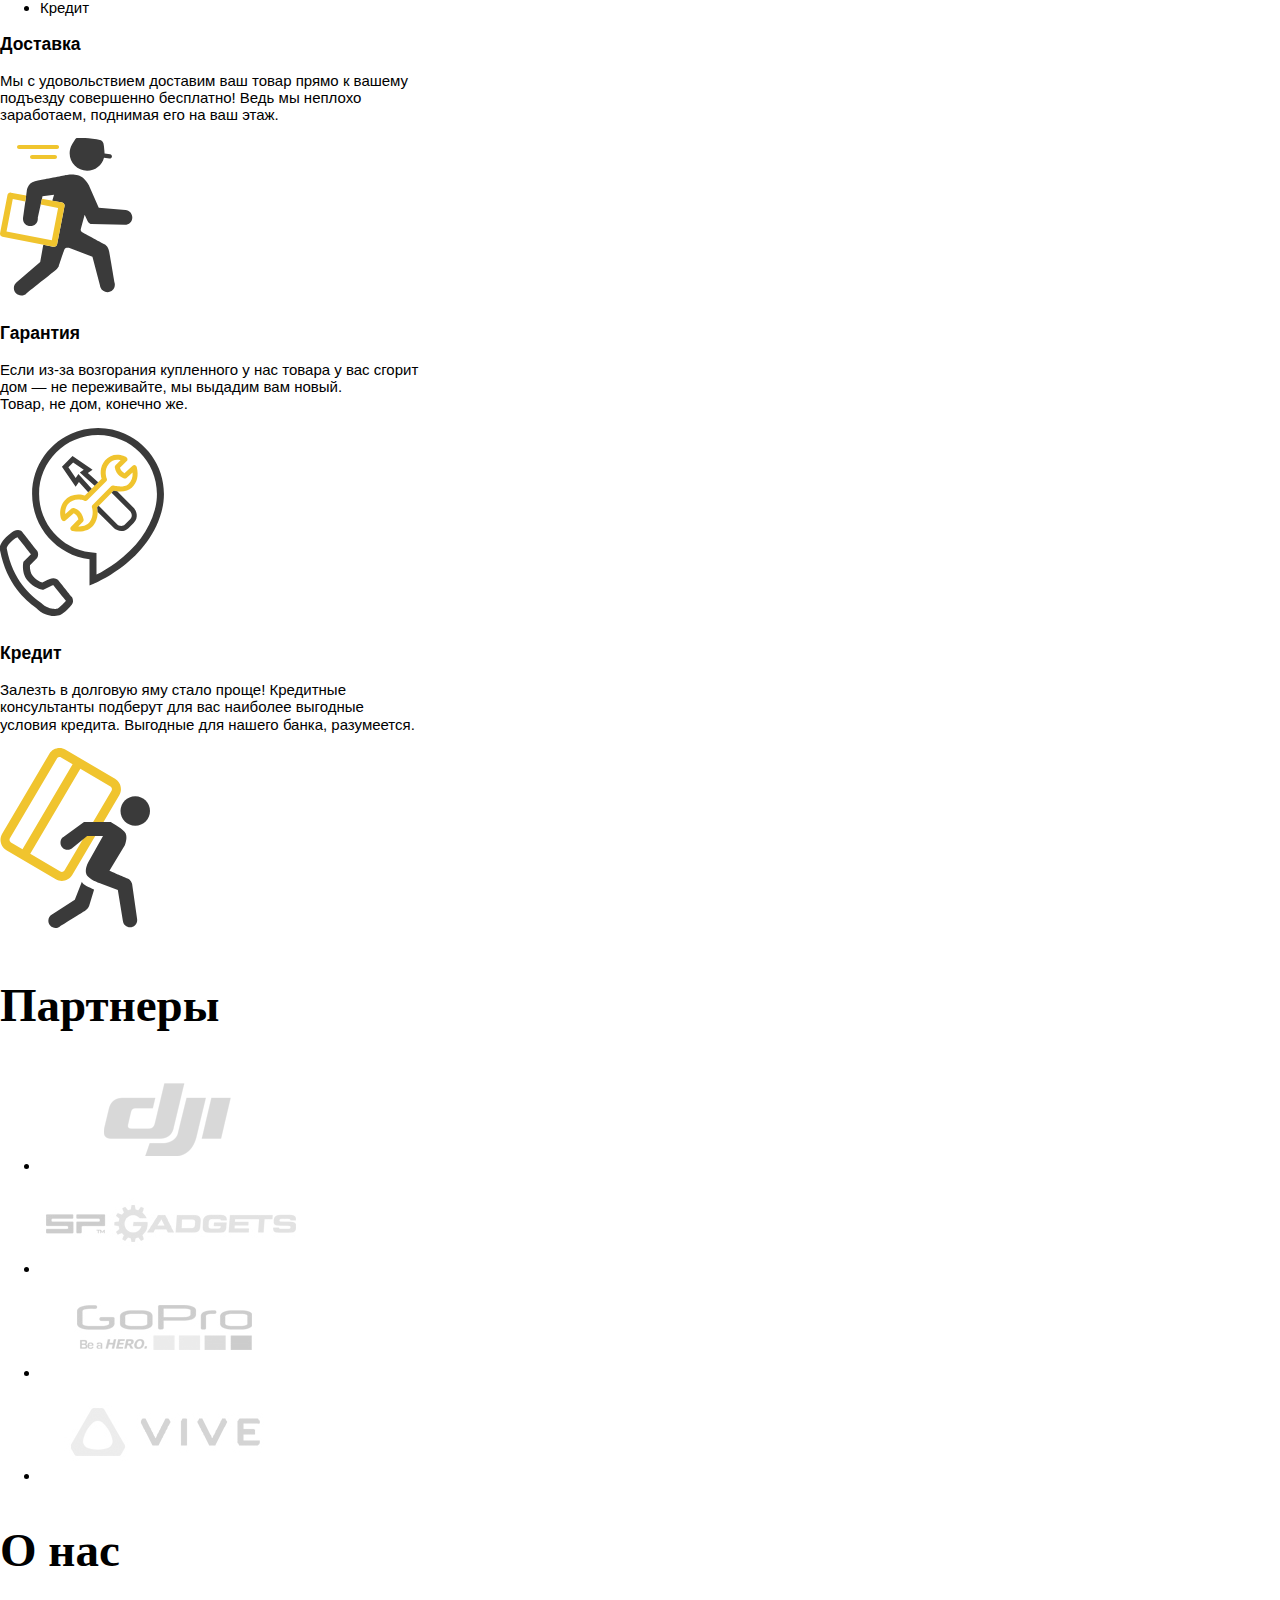
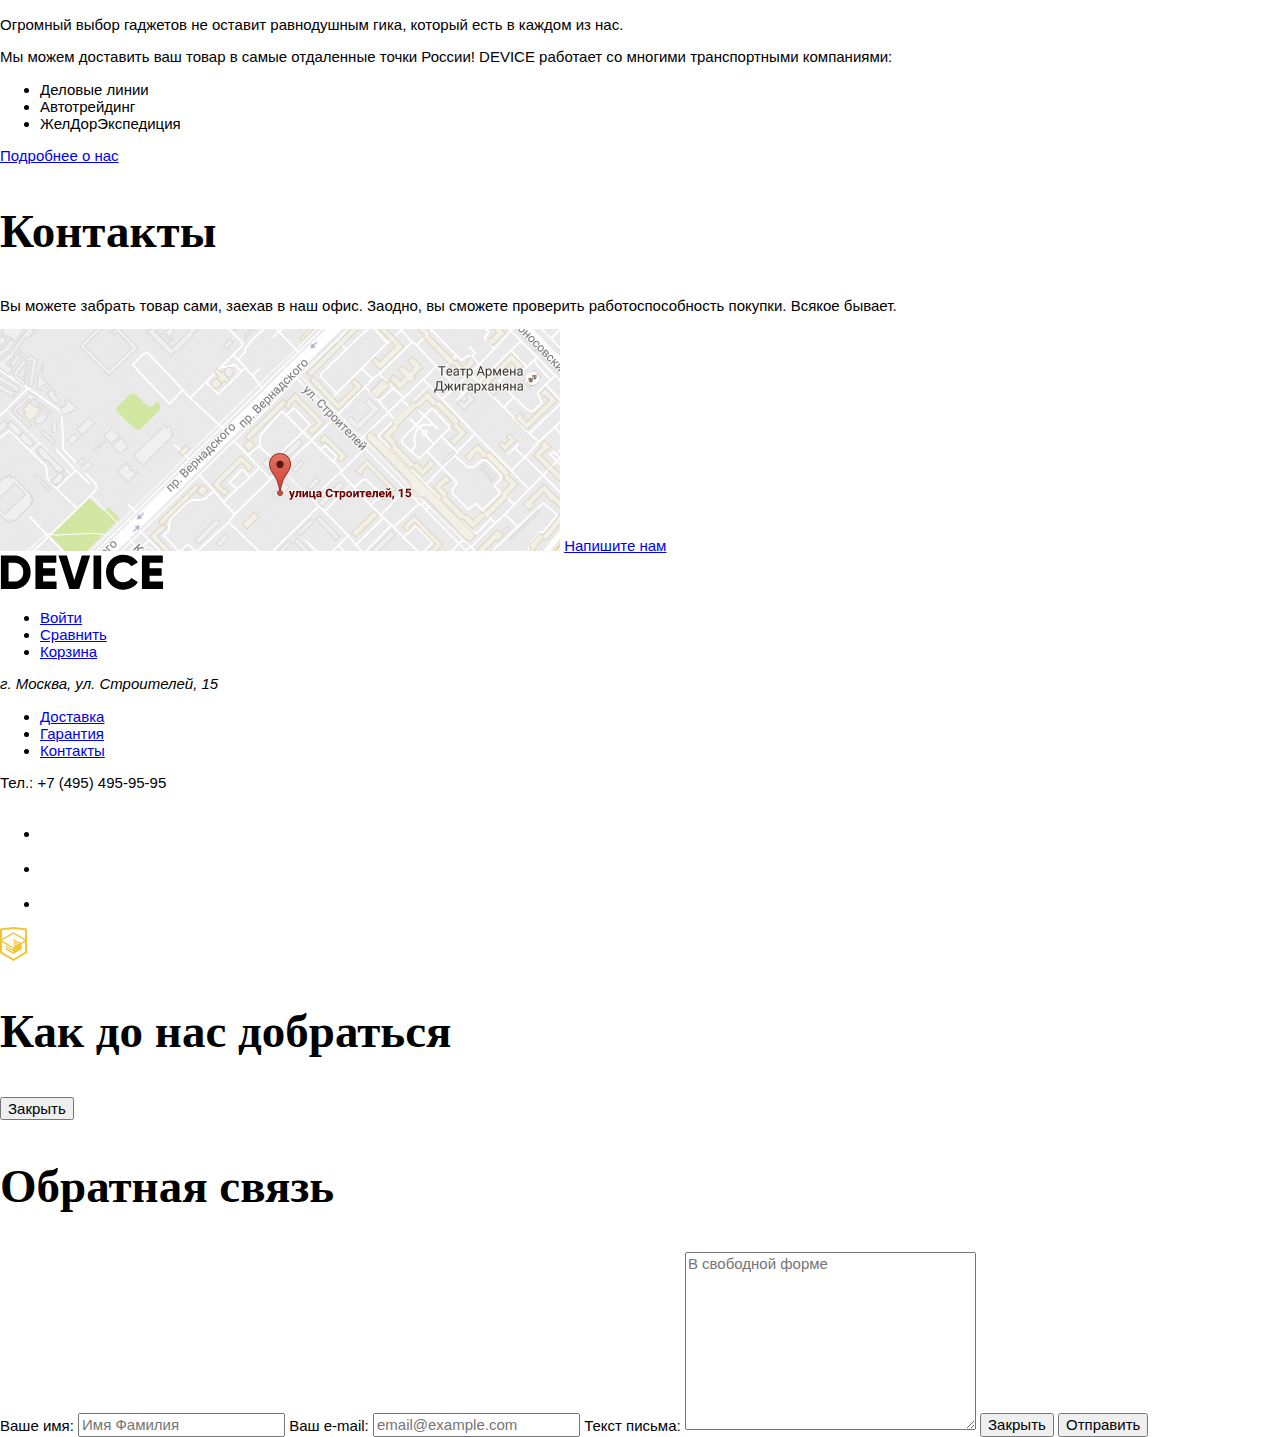
==== commit 194c6dc4: "Add styles and markup for the slider block" ====
--- a/index.html
+++ b/index.html
@@ -13,7 +13,7 @@
   <link rel="stylesheet" href="css/style.css">
 </head>
 
-<body>
+<body class="page">
   <header class="main-header container">
     <div class="main-logo">
       <a>
@@ -73,49 +73,74 @@
     </nav>
   </header>
 
-  <main>
-    <h1>Device</h1>
-
-    <section>
-      <h2>Интересные гаджеты</h2>
-
-      <article>
-        <span>01</span>
-        <img src="img/slide 1.png" alt="Селфи-палка" width="384" height="486">
-        <h3>Делай селфи,<br>как Бен Стиллер! </h3>
-        <p>
-          Самая длинная палка для селфи доступна в нашем магазине.<br>
-          Восемь (Восемь, Карл!) метров длиной и весом всего 5 килограмм.
-        </p>
-        <a href="blank.html">Подробнее</a>
-        <ul>
-          <li>8,5 м<br>Длина палки</li>
-          <li>5 кг<br>Вес палки</li>
-          <li>Карбон<br>Материал</li>
-        </ul>
+  <main class="main">
+    <h1 hidden>Device</h1>
+
+    <section class="slider container">
+      <h2 hidden>Интересные гаджеты</h2>
+      <div class="slider__background-line"></div>
+      <article class="slider-item">
+        <img class="slider-item__img" src="img/slide 1.png" alt="Селфи-палка" width="384" height="486">
+        <div class="slider-item__info">
+          <div class="slider-item__decoration-line"></div>
+          <span class="slider-item__number">01</span>
+          <h3 class="slider-item__title">Делай селфи,<br>как Бен Стиллер! </h3>
+          <p class="slider-item__description">
+            Самая длинная палка для селфи доступна в нашем магазине.<br>
+            Восемь (Восемь, Карл!) метров длиной и весом всего 5 килограмм.
+          </p>
+          <a class="slider-item__more-link link action-element-inscription action-element-inscription_background-line"
+            href="blank.html">Подробнее</a>
+          <ul class="slider-item__feature-list list">
+            <li class="slider-item__feature-item">
+              <p class="slider-item__feature-value">8,5 м</p>
+              <p class="slider-item__feature-key">Длина палки</p>
+            </li>
+            <li class="slider-item__feature-item">
+              <p class="slider-item__feature-value">5 кг</p>
+              <p class="slider-item__feature-key">Вес палки</p>
+            </li>
+            <li class="slider-item__feature-item">
+              <p class="slider-item__feature-value">Карбон</p>
+              <p class="slider-item__feature-key">Материал</p>
+            </li>
+          </ul>
+        </div>
+
+        <div class="slider__navigation">
+          <div class="slider__dot slider__dot_active"></div>
+          <div class="slider__dot"></div>
+          <div class="slider__dot"></div>
+        </div>
+
       </article>
-      <article>
-        <span>02</span>
-        <img src="img/slide 2.png" alt="Фитнес-браслет" width="345" height="485">
+
+
+      <article class="slider__item" hidden>
+        <span class="slider__number">02</span>
+        <img class="slider__img" src="img/slide 2.png" alt="Фитнес-браслет" width="345" height="485">
         <h3>Худеем<br>правильно!</h3>
         <p>
           Мотивирующие фитнес-браслеты помогут найти в себе силы<br>
           не пропускать занятия и соблюдать диету.
         </p>
-        <a href="blank.html">Подробнее</a>
+        <a class="link action-element-inscription action-element-inscription_background-line"
+          href="blank.html">Подробнее</a>
         <ul>
           <li>48 часов<br>Без подзарядки</li>
         </ul>
       </article>
-      <article>
-        <span>03</span>
-        <img src="img/slide 3.png" alt="Квадракоптер" width="526" height="334">
+
+      <article class="slider__item" hidden>
+        <span class="slider__number">03</span>
+        <img class="slider__img" src="img/slide 3.png" alt="Квадракоптер" width="526" height="334">
         <h3>Порхает как бабочка,<br>жалит как пчела!</h3>
         <p>
           Этот обычный, на первый взгляд, квадрокоптер оснащен<br>
           мощным лазером, замаскированным под стандартную камеру.
         </p>
-        <a href="blank.html">Подробнее</a>
+        <a class="link action-element-inscription action-element-inscription_background-line"
+          href="blank.html">Подробнее</a>
         <ul>
           <li>800 м<br>Дальность полета</li>
           <li>50 м<br>Радиус поражения</li>
--- a/css/style.css
+++ b/css/style.css
@@ -77,6 +77,41 @@
 .container {
   width: 1160px;
   margin: 0 auto;
+  position: relative;
+}
+
+.link {
+  text-decoration: none;
+  color: var(--basic-black);
+}
+
+.list {
+  list-style: none;
+  margin: 0;
+  padding: 0;
+}
+
+.action-element-inscription {
+  font-family: "Gilroy";
+  font-weight: 800;
+  font-size: 18px;
+  letter-spacing: 0.2em;
+  line-height: 22px;
+  text-transform: uppercase;
+  text-align: center;
+}
+
+.action-element-inscription_background-line {
+  display: inline-block;
+  padding: 9px 0;
+  background-image: linear-gradient(transparent 16px, var(--special-yellow-dark) 16px, var(--special-yellow-dark) 24px, transparent 24px);
+}
+.action-element-inscription_background-line:hover
+{
+  background-color: var(--special-yellow-dark);
+}
+.action-element-inscription_background-line:active {
+  color:rgba(0, 0, 0, 0.3);
 }
 
 /* Header */
@@ -91,6 +126,7 @@
 .action-block {
   display: grid;
   grid-template-columns: 1fr 1fr;
+  column-gap: 60px;
   margin-bottom: 50px;
 }
 
@@ -235,6 +271,7 @@
 .main-header-nav {
   display: grid;
   grid-template-columns: 1fr 1fr;
+  column-gap: 60px;
   text-transform: uppercase;
   font-family: "Gilroy";
   font-weight: 800;
@@ -319,3 +356,118 @@
 .main-header-nav__item:nth-child(2) {
   margin-right: auto;
 }
+
+
+/* Main */
+
+/* slider */
+
+.slider {
+  position: relative;
+}
+
+.slider__background-line {
+  height: 146px;
+  width: 100%;
+  background-color: var(--special-yellow-light);
+  position: absolute;
+  z-index: -1;
+}
+
+.slider-item {
+  display: grid;
+  grid-template-columns: 1fr 1fr;
+  column-gap: 60px;
+}
+
+.slider-item__img {
+  justify-self: center;
+}
+
+.slider-item__info {
+  padding-top: 51px;
+}
+
+.slider-item__decoration-line {
+  width: 100px;
+  height: 7px;
+  margin-bottom: 52px;
+  background-color: var(--basic-white);
+}
+
+.slider-item__number {
+  font-family: "Gilroy";
+  font-weight: 800;
+  font-size: 179px;
+  line-height: 219px;
+  color: var(--basic-white);
+  position: absolute;
+  right: 47px;
+  top: 0;
+}
+
+.slider-item__title {
+  font-family: "Gilroy";
+  font-weight: 800;
+  font-size: 47px;
+  line-height: 58px;
+  margin: 0;
+  margin-bottom: 30px;
+}
+
+.slider-item__description
+{
+  margin: 0;
+  margin-bottom: 51px;
+  line-height: 20px;
+}
+
+.slider-item__more-link {
+  width: 220px;
+  margin-bottom: 51px;
+}
+
+.slider-item__feature-list {
+  font-family: "Gilroy";
+  font-weight: 300;
+  letter-spacing: 0.1em;
+  display: flex;
+}
+
+.slider-item__feature-item:not(.slider-item__feature-item:last-child) {
+  margin-right: 64px;
+}
+
+.slider-item__feature-value {
+  font-size: 36px;
+  line-height: 42px;
+  margin: 0 0 15px 0;
+}
+
+.slider-item__feature-key {
+  font-size: 13px;
+  line-height: 15px;
+  margin: 0;
+}
+
+.slider__navigation {
+  display: flex;
+  position: absolute;
+  top: 357px;
+  right: 88px;
+}
+
+.slider__dot {
+  background: no-repeat url(../img/slider-button-empty.svg);
+  width: 12px;
+  height: 12px;
+}
+
+.slider__dot:not(:last-child) {
+  margin-right: 18px;
+}
+
+.slider__dot_active {
+  content: "";
+  background: no-repeat url(../img/slider-button.svg);
+}
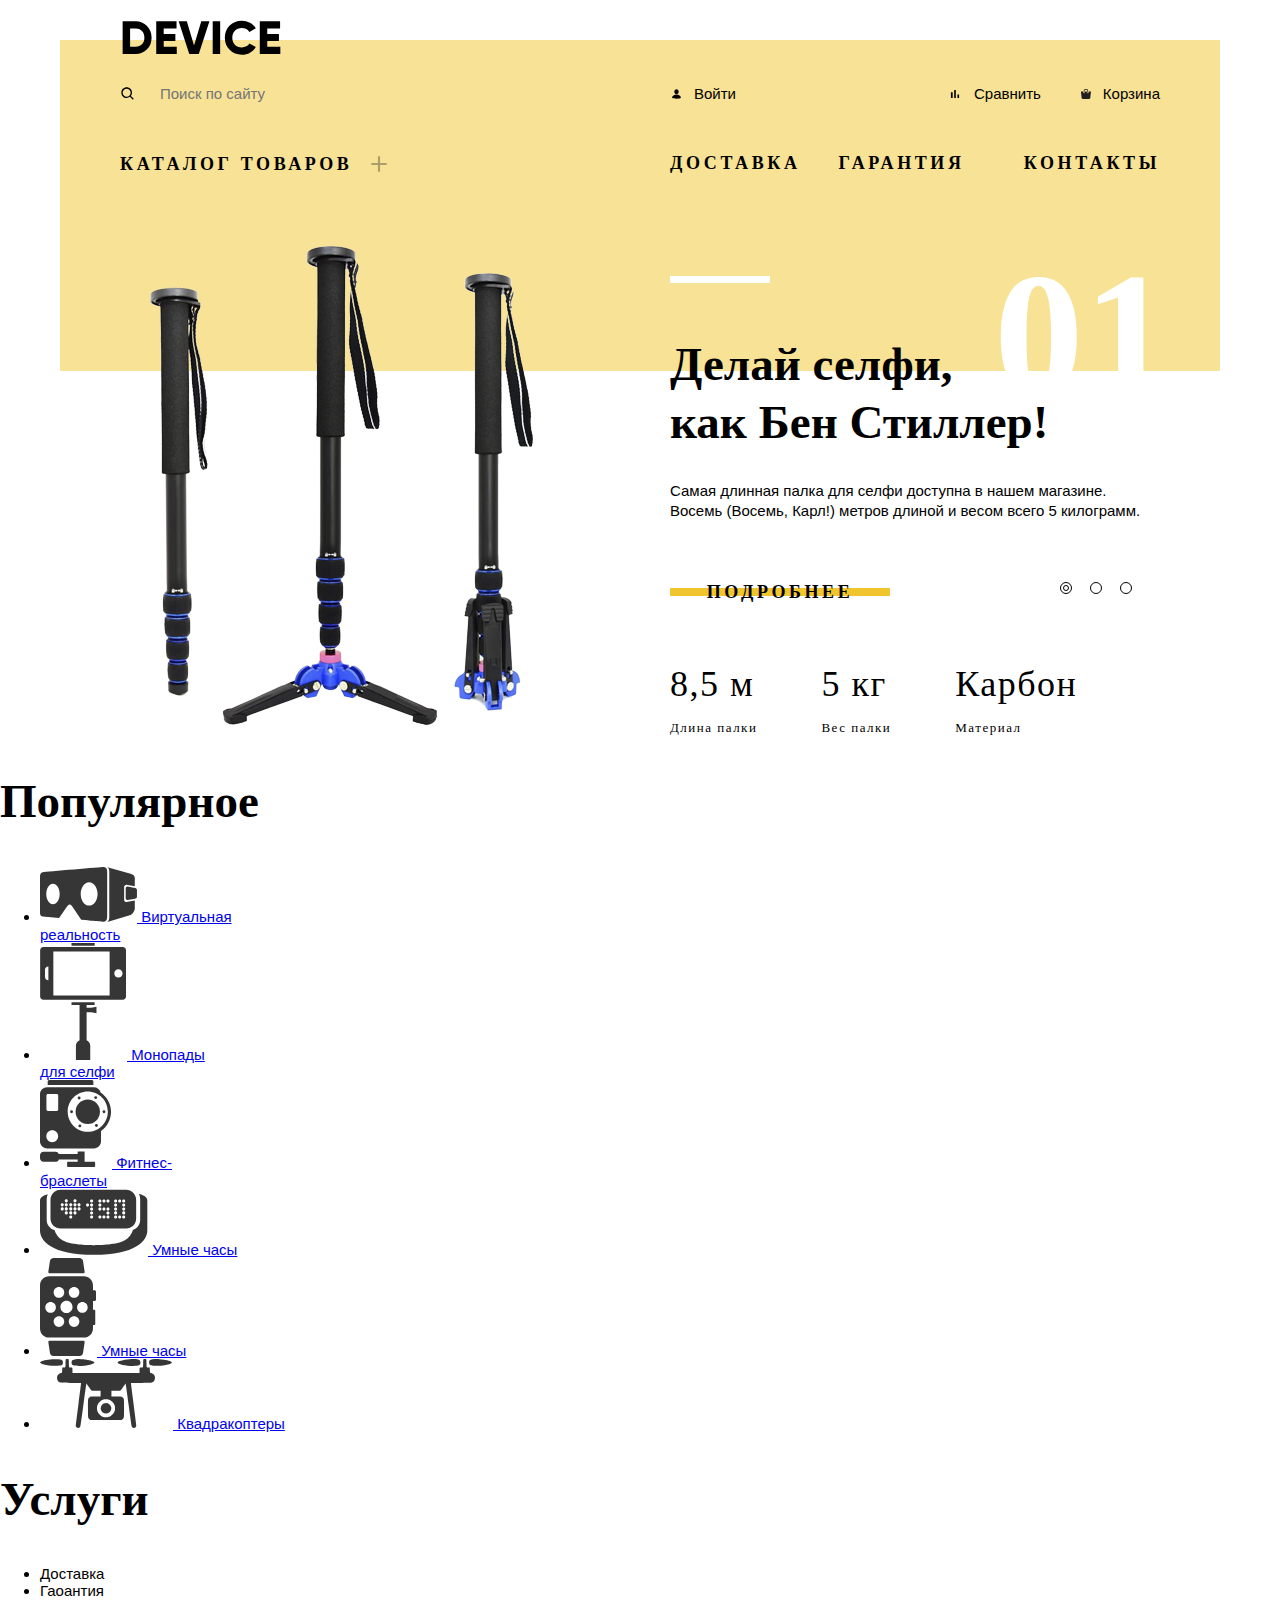
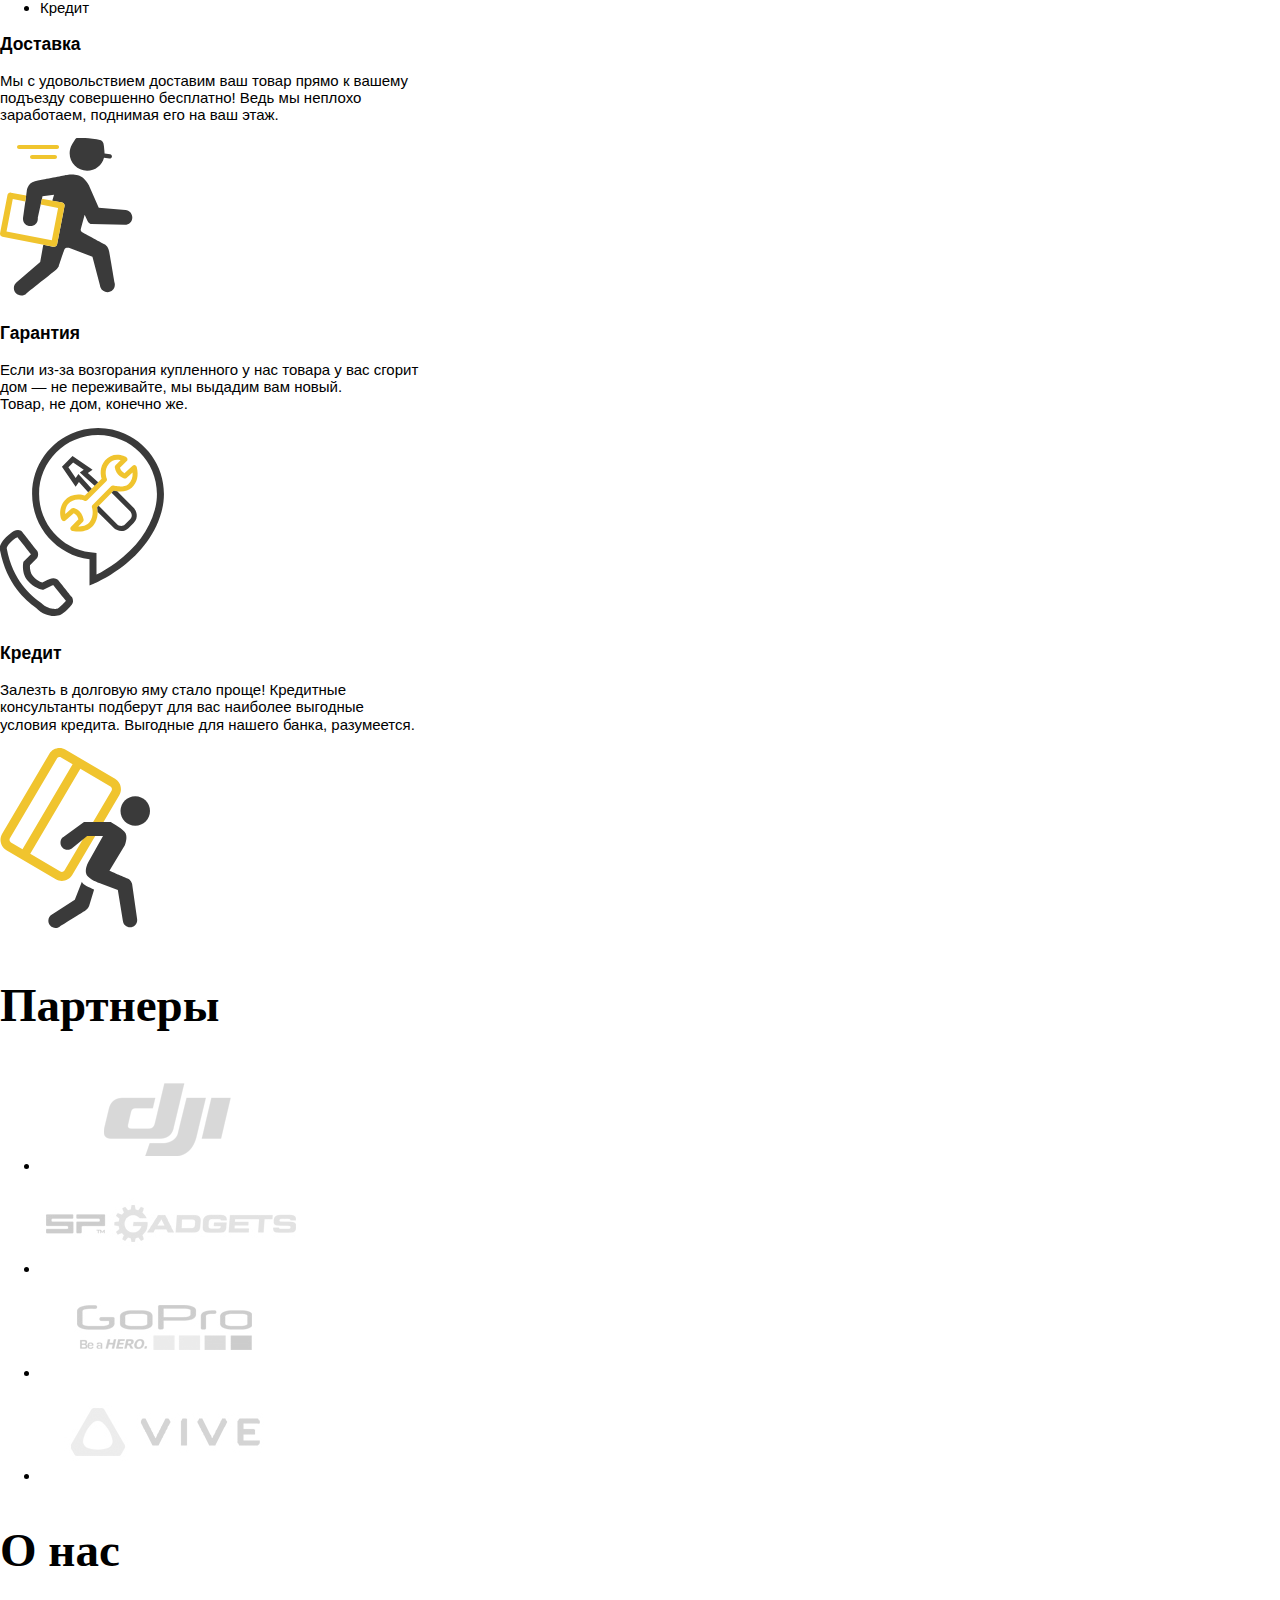
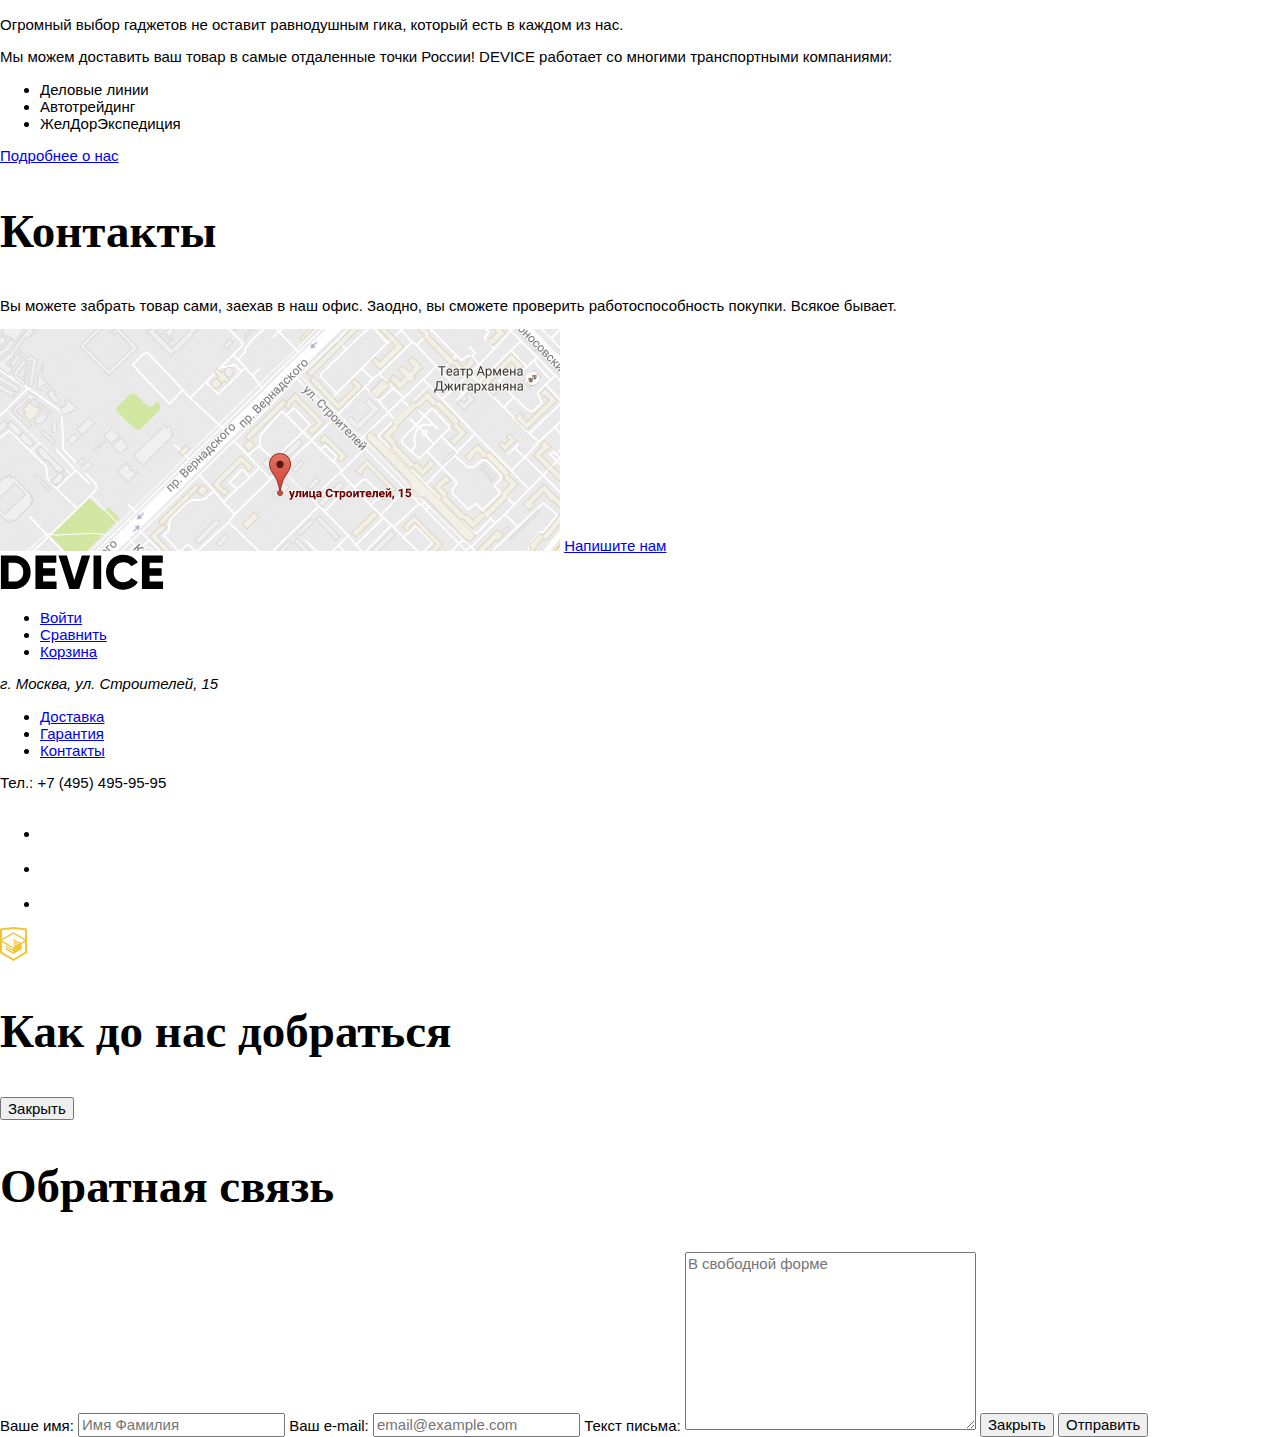
==== commit ae64fdcf: "Attach styles to the two remaining slides" ====
--- a/index.html
+++ b/index.html
@@ -79,12 +79,13 @@
     <section class="slider container">
       <h2 hidden>Интересные гаджеты</h2>
       <div class="slider__background-line"></div>
+
       <article class="slider-item">
-        <img class="slider-item__img" src="img/slide 1.png" alt="Селфи-палка" width="384" height="486">
+        <img class="slider-item__img1" src="img/slide 1.png" alt="Селфи-палка" width="384" height="486">
         <div class="slider-item__info">
           <div class="slider-item__decoration-line"></div>
           <span class="slider-item__number">01</span>
-          <h3 class="slider-item__title">Делай селфи,<br>как Бен Стиллер! </h3>
+          <h3 class="slider-item__title">Делай селфи,<br>как Бен Стиллер!</h3>
           <p class="slider-item__description">
             Самая длинная палка для селфи доступна в нашем магазине.<br>
             Восемь (Восемь, Карл!) метров длиной и весом всего 5 килограмм.
@@ -106,46 +107,59 @@
             </li>
           </ul>
         </div>
-
-        <div class="slider__navigation">
-          <div class="slider__dot slider__dot_active"></div>
-          <div class="slider__dot"></div>
-          <div class="slider__dot"></div>
+      </article>
+
+      <article class="slider-item hidden">
+        <img class="slider-item__img2" src="img/slide 2.png" alt="Фитнес-браслет" width="345" height="485">
+        <div class="slider-item__info">
+          <div class="slider-item__decoration-line"></div>
+          <span class="slider-item__number">02</span>
+          <h3 class="slider-item__title">Худеем<br>правильно!</h3>
+          <p class="slider-item__description">
+            Мотивирующие фитнес-браслеты помогут найти в себе силы<br>
+            не пропускать занятия и соблюдать диету.
+          </p>
+          <a class="slider-item__more-link link action-element-inscription action-element-inscription_background-line"
+            href="blank.html">Подробнее</a>
+          <ul class="slider-item__feature-list list">
+            <li class="slider-item__feature-item">
+              <p class="slider-item__feature-value">48 часов</p>
+              <p class="slider-item__feature-key">Без подзарядки</p>
+            </li>
+          </ul>
         </div>
-
       </article>
 
-
-      <article class="slider__item" hidden>
-        <span class="slider__number">02</span>
-        <img class="slider__img" src="img/slide 2.png" alt="Фитнес-браслет" width="345" height="485">
-        <h3>Худеем<br>правильно!</h3>
-        <p>
-          Мотивирующие фитнес-браслеты помогут найти в себе силы<br>
-          не пропускать занятия и соблюдать диету.
-        </p>
-        <a class="link action-element-inscription action-element-inscription_background-line"
-          href="blank.html">Подробнее</a>
-        <ul>
-          <li>48 часов<br>Без подзарядки</li>
-        </ul>
+      <article class="slider-item hidden">
+        <img class="slider-item__img3" src="img/slide 3.png" alt="Квадракоптер" width="526" height="334">
+        <div class="slider-item__info">
+          <div class="slider-item__decoration-line"></div>
+          <span class="slider-item__number">03</span>
+          <h3 class="slider-item__title">Порхает как бабочка,<br>жалит как пчела!</h3>
+          <p class="slider-item__description">
+            Этот обычный, на первый взгляд, квадрокоптер оснащен<br>
+            мощным лазером, замаскированным под стандартную камеру.
+          </p>
+          <a class="slider-item__more-link link action-element-inscription action-element-inscription_background-line"
+            href="blank.html">Подробнее</a>
+          <ul class="slider-item__feature-list list">
+            <li class="slider-item__feature-item">
+              <p class="slider-item__feature-value">800 м</p>
+              <p class="slider-item__feature-key">Дальность полета</p>
+            </li>
+            <li class="slider-item__feature-item">
+              <p class="slider-item__feature-value">50 м</p>
+              <p class="slider-item__feature-key">Радиус поражения</p>
+            </li>
+          </ul>
+        </div>
       </article>
 
-      <article class="slider__item" hidden>
-        <span class="slider__number">03</span>
-        <img class="slider__img" src="img/slide 3.png" alt="Квадракоптер" width="526" height="334">
-        <h3>Порхает как бабочка,<br>жалит как пчела!</h3>
-        <p>
-          Этот обычный, на первый взгляд, квадрокоптер оснащен<br>
-          мощным лазером, замаскированным под стандартную камеру.
-        </p>
-        <a class="link action-element-inscription action-element-inscription_background-line"
-          href="blank.html">Подробнее</a>
-        <ul>
-          <li>800 м<br>Дальность полета</li>
-          <li>50 м<br>Радиус поражения</li>
-        </ul>
-      </article>
+      <div class="slider__navigation">
+        <div class="slider__dot slider__dot_active"></div>
+        <div class="slider__dot"></div>
+        <div class="slider__dot"></div>
+      </div>
     </section>
 
     <section>
--- a/css/style.css
+++ b/css/style.css
@@ -371,7 +371,25 @@
   width: 100%;
   background-color: var(--special-yellow-light);
   position: absolute;
-  z-index: -1;
+  z-index: -2;
+}
+
+.slider-item__img1 {
+  position: relative;
+  top: 17px;
+  left: 89px;
+}
+
+.slider-item__img2 {
+  position: relative;
+  top: 43px;
+  left: 116px;
+}
+
+.slider-item__img3 {
+  position: relative;
+  top: 99px;
+  left: 18px;
 }
 
 .slider-item {
@@ -380,9 +398,6 @@
   column-gap: 60px;
 }
 
-.slider-item__img {
-  justify-self: center;
-}
 
 .slider-item__info {
   padding-top: 51px;
@@ -404,6 +419,7 @@
   position: absolute;
   right: 47px;
   top: 0;
+  z-index: -1;
 }
 
 .slider-item__title {
@@ -471,3 +487,7 @@
   content: "";
   background: no-repeat url(../img/slider-button.svg);
 }
+
+.hidden {
+  display: none;
+}
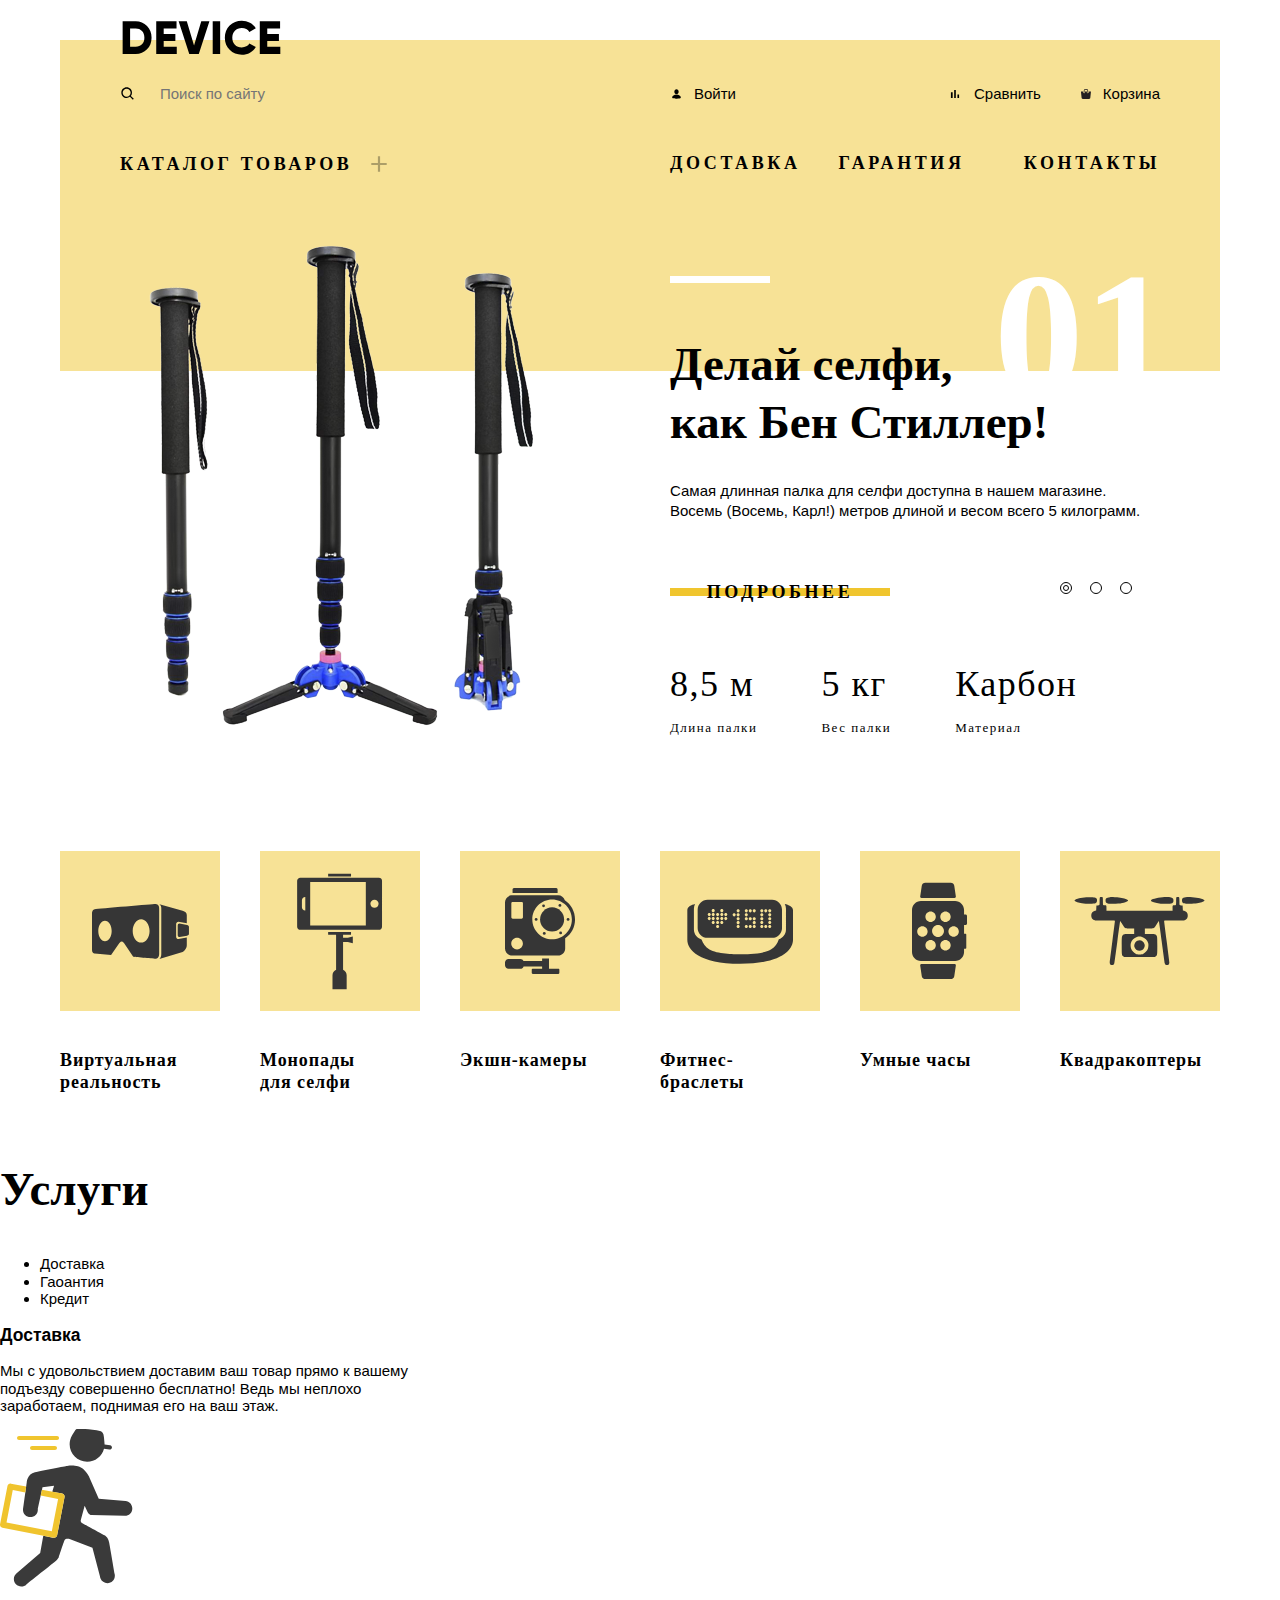
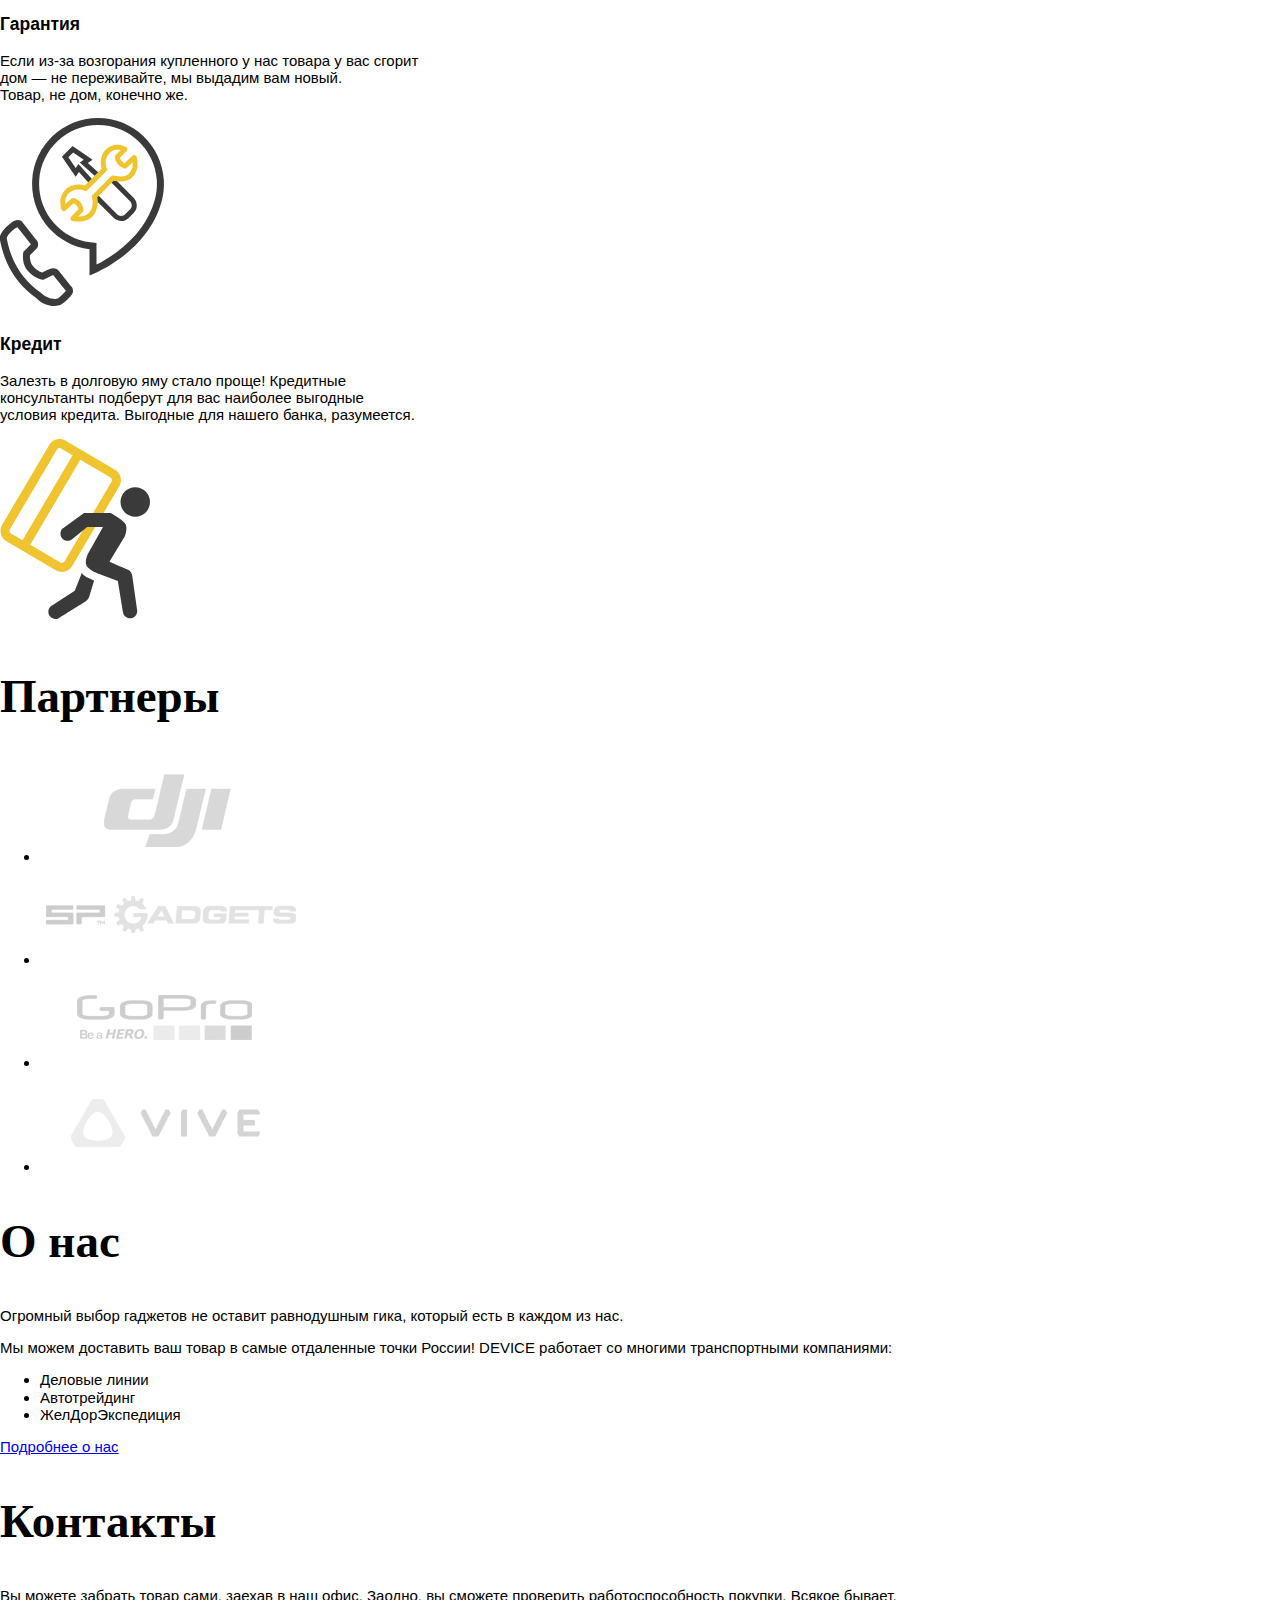
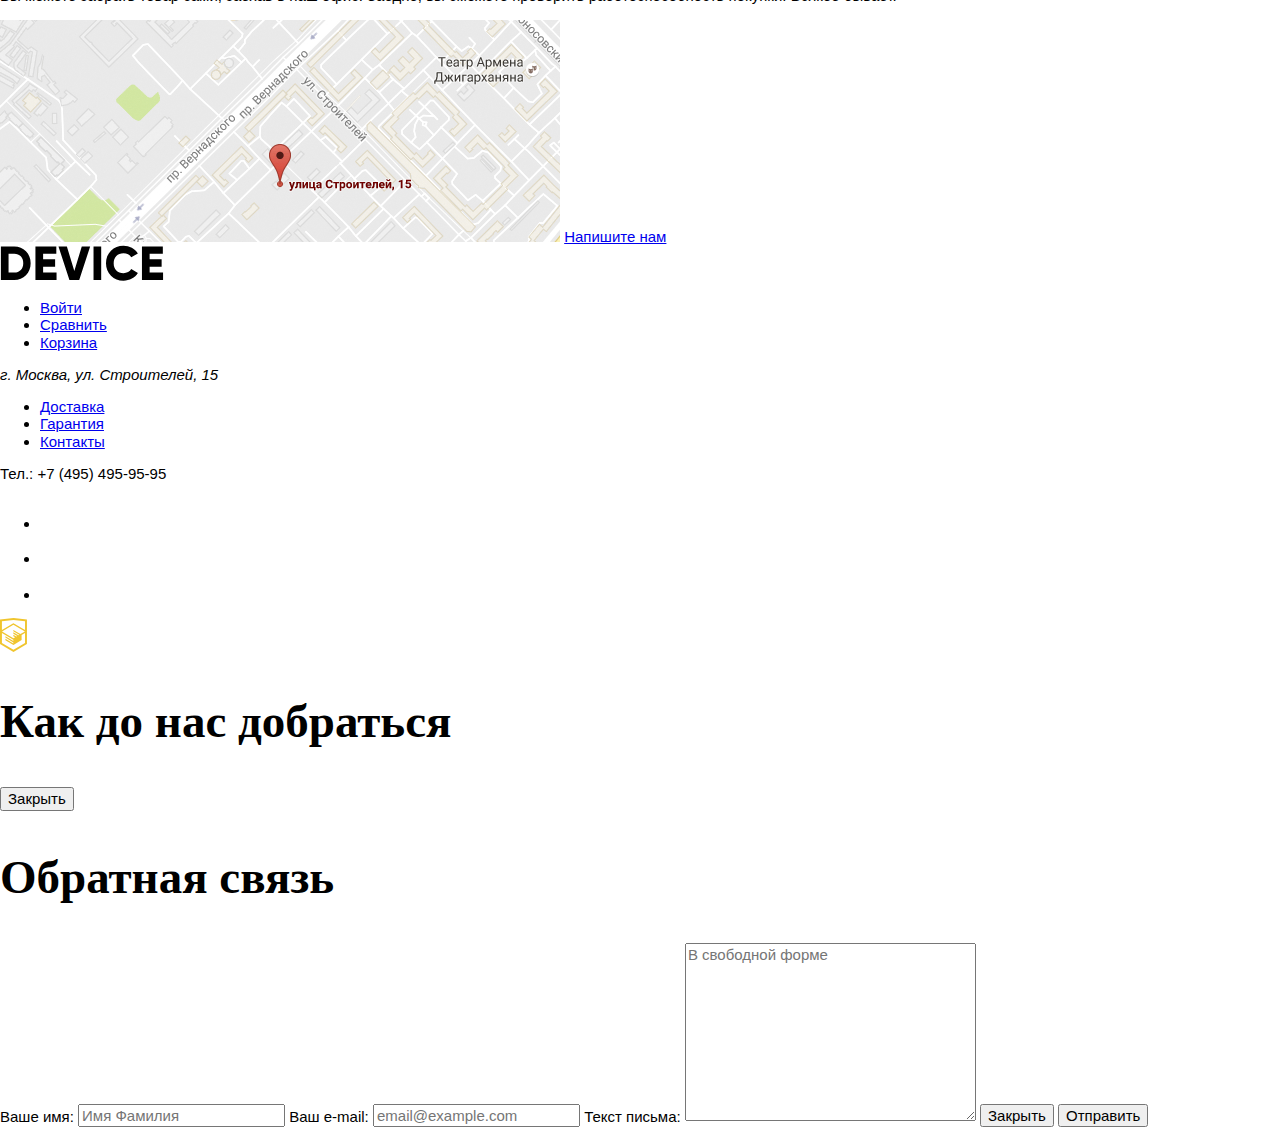
==== commit f9b903e8: "Add styles to the catalog navigation block" ====
--- a/index.html
+++ b/index.html
@@ -162,43 +162,55 @@
       </div>
     </section>
 
-    <section>
-      <h2>Популярное</h2>
-      <ul>
-        <li>
-          <a href="#">
-            <img src="img/popular-1.svg" alt="">
-            Виртуальная<br>реальность
-          </a>
-        </li>
-        <li>
-          <a href="#">
-            <img src="img/popular-2.svg" alt="">
-            Монопады<br>для селфи
-          </a>
-        </li>
-        <li>
-          <a href="#">
-            <img src="img/popular-3.svg" alt="">
-            Фитнес-<br>браслеты
-          </a>
-        </li>
-        <li>
-          <a href="#">
-            <img src="img/popular-4.svg" alt="">
-            Умные часы
-          </a>
-        </li>
-        <li>
-          <a href="#">
-            <img src="img/popular-5.svg" alt="">
-            Умные часы
-          </a>
-        </li>
-        <li>
-          <a href="#">
-            <img src="img/poppular-6.svg" alt="">
-            Квадракоптеры
+    <section class="catalog-nav container">
+      <h2 hidden>Популярные разделы</h2>
+      <ul class="catalog-nav__list list">
+        <li class="catalog-nav__item">
+          <a class="catalog-nav__link link" href="#">
+            <div class="catalog-nav__img-container">
+              <img class="catalog-nav__img" src="img/popular-1.svg" alt="" width="97" height="55">
+            </div>
+            <p class="catalog-nav_inscription">Виртуальная<br>реальность</p>
+          </a>
+        </li>
+        <li class="catalog-nav__item">
+          <a class="catalog-nav__link link" href="#">
+            <div class="catalog-nav__img-container">
+              <img class="catalog-nav__img" src="img/popular-2.svg" alt="" width="86" height="117">
+            </div>
+            <p class="catalog-nav_inscription">Монопады<br>для селфи</p>
+          </a>
+        </li>
+        <li class="catalog-nav__item">
+          <a class="catalog-nav__link link" href="#">
+            <div class="catalog-nav__img-container">
+              <img class="catalog-nav__img" src="img/popular-3.svg" alt="" width="71" height="87">
+            </div>
+            <p class="catalog-nav_inscription">Экшн-камеры</p>
+          </a>
+        </li>
+        <li class="catalog-nav__item">
+          <a class="catalog-nav__link link" href="#">
+            <div class="catalog-nav__img-container">
+              <img class="catalog-nav__img" src="img/popular-4.svg" alt="" width="107" height="65">
+            </div>
+            <p class="catalog-nav_inscription">Фитнес-<br>браслеты</p>
+          </a>
+        </li>
+        <li class="catalog-nav__item">
+          <a class="catalog-nav__link link" href="#">
+            <div class="catalog-nav__img-container">
+              <img class="catalog-nav__img" src="img/popular-5.svg" alt="" width="56" height="98">
+            </div>
+            <p class="catalog-nav_inscription">Умные часы</p>
+          </a>
+        </li>
+        <li class="catalog-nav__item">
+          <a class="catalog-nav__link link" href="#">
+            <div class="catalog-nav__img-container">
+              <img class="catalog-nav__img" src="img/poppular-6.svg" alt="" width="132" height="69">
+            </div>
+            <p class="catalog-nav_inscription">Квадракоптеры</p>
           </a>
         </li>
       </ul>
--- a/css/style.css
+++ b/css/style.css
@@ -364,6 +364,7 @@
 
 .slider {
   position: relative;
+  margin-bottom: 76px;
 }
 
 .slider__background-line {
@@ -401,6 +402,7 @@
 
 .slider-item__info {
   padding-top: 51px;
+  margin-bottom: 20px;
 }
 
 .slider-item__decoration-line {
@@ -491,3 +493,50 @@
 .hidden {
   display: none;
 }
+
+/* catalog-nav */
+
+.catalog-nav {
+  padding: 20px 0;
+  margin-bottom: 49px;
+}
+
+.catalog-nav__list {
+  display: flex;
+  justify-content: space-between;
+}
+
+.catalog-nav__item:hover .catalog-nav__img-container {
+  background-color: var(--special-yellow-dark);
+}
+
+.catalog-nav__item:active .catalog-nav__img-container {
+  background-color: var(--special-yellow-dark);
+}
+
+.catalog-nav__item:active .catalog-nav__img {
+  opacity: 0.3;
+}
+
+.catalog-nav__img-container {
+  width: 160px;
+  height: 160px;
+  background-color: var(--special-yellow-light);
+  display: flex;
+  align-items: center;
+  justify-content: center;
+  margin-bottom: 38px;
+}
+
+.catalog-nav_inscription {
+  font-family: "Gilroy";
+  font-weight: 800;
+  font-size: 18px;
+  line-height: 22px;
+  letter-spacing: 0.05em;
+  margin: 0
+}
+
+.catalog-nav__item:active .catalog-nav_inscription {
+  opacity: 0.3;
+}
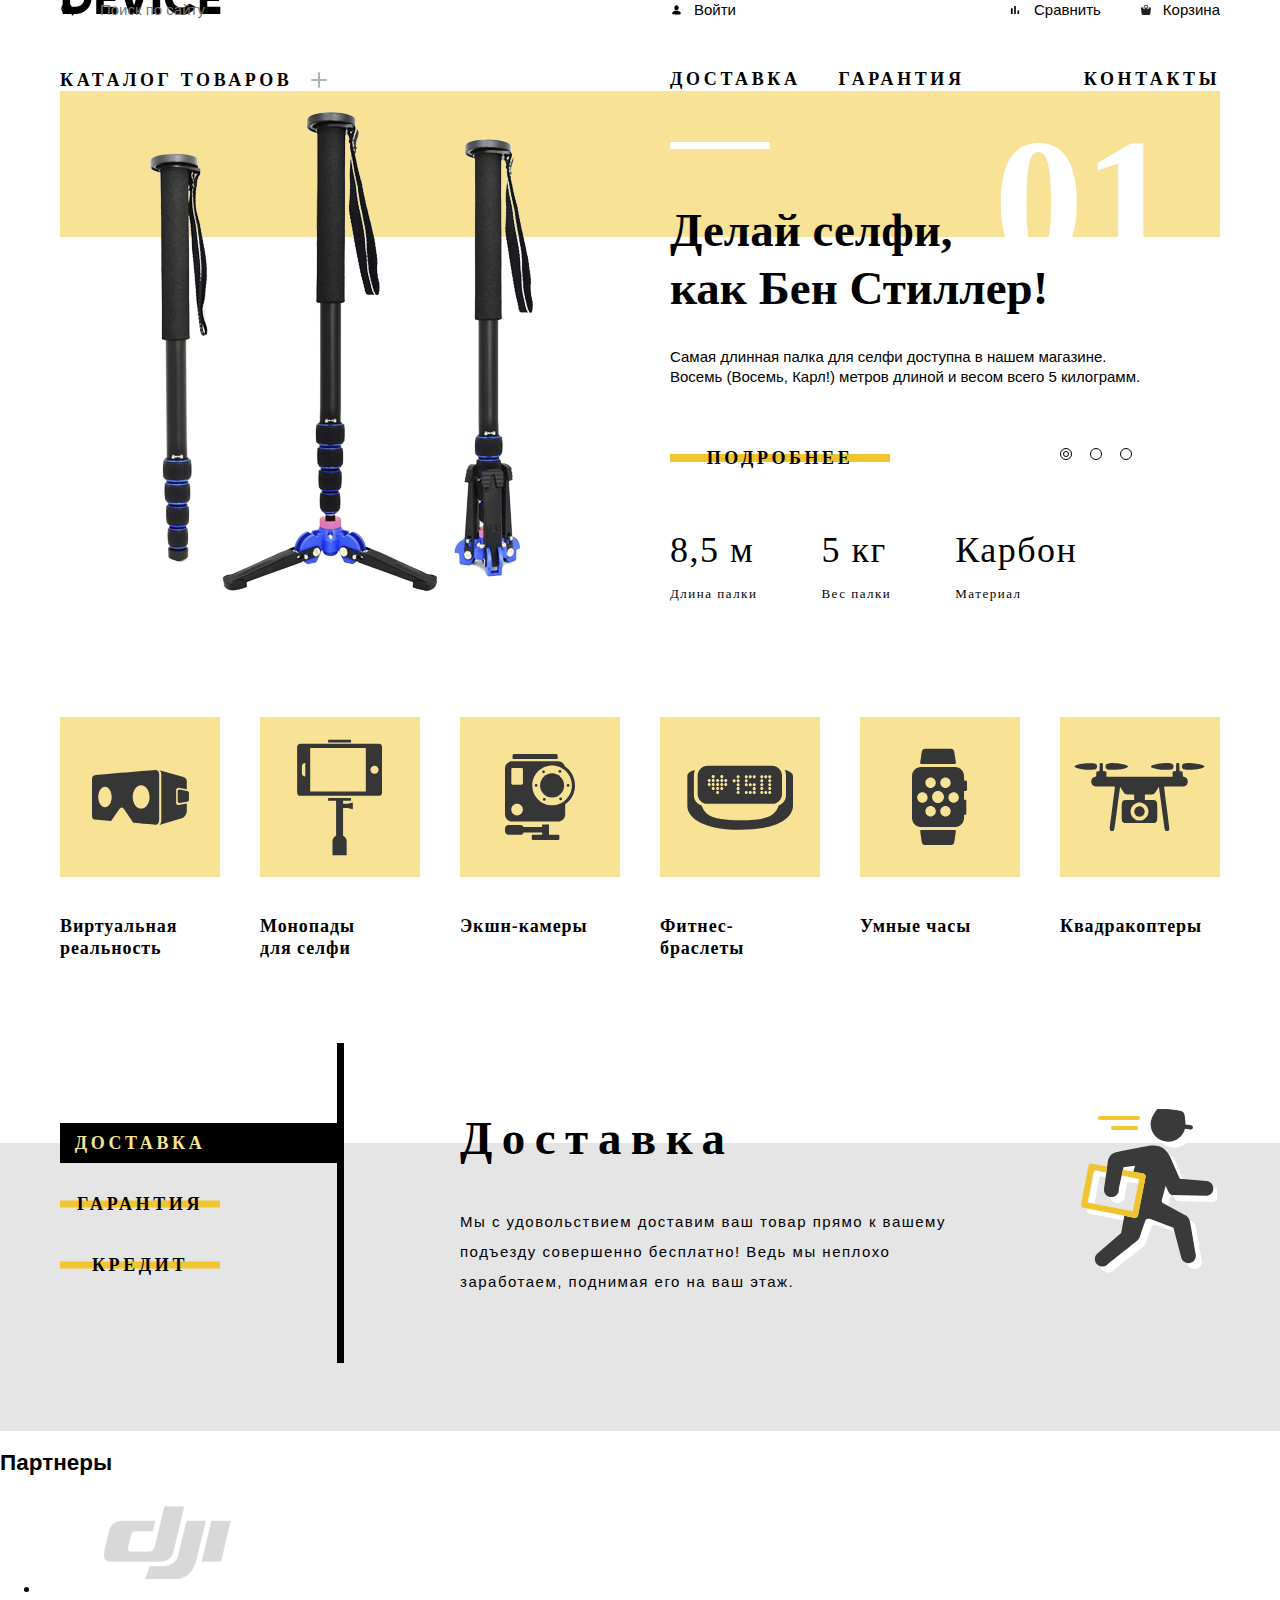
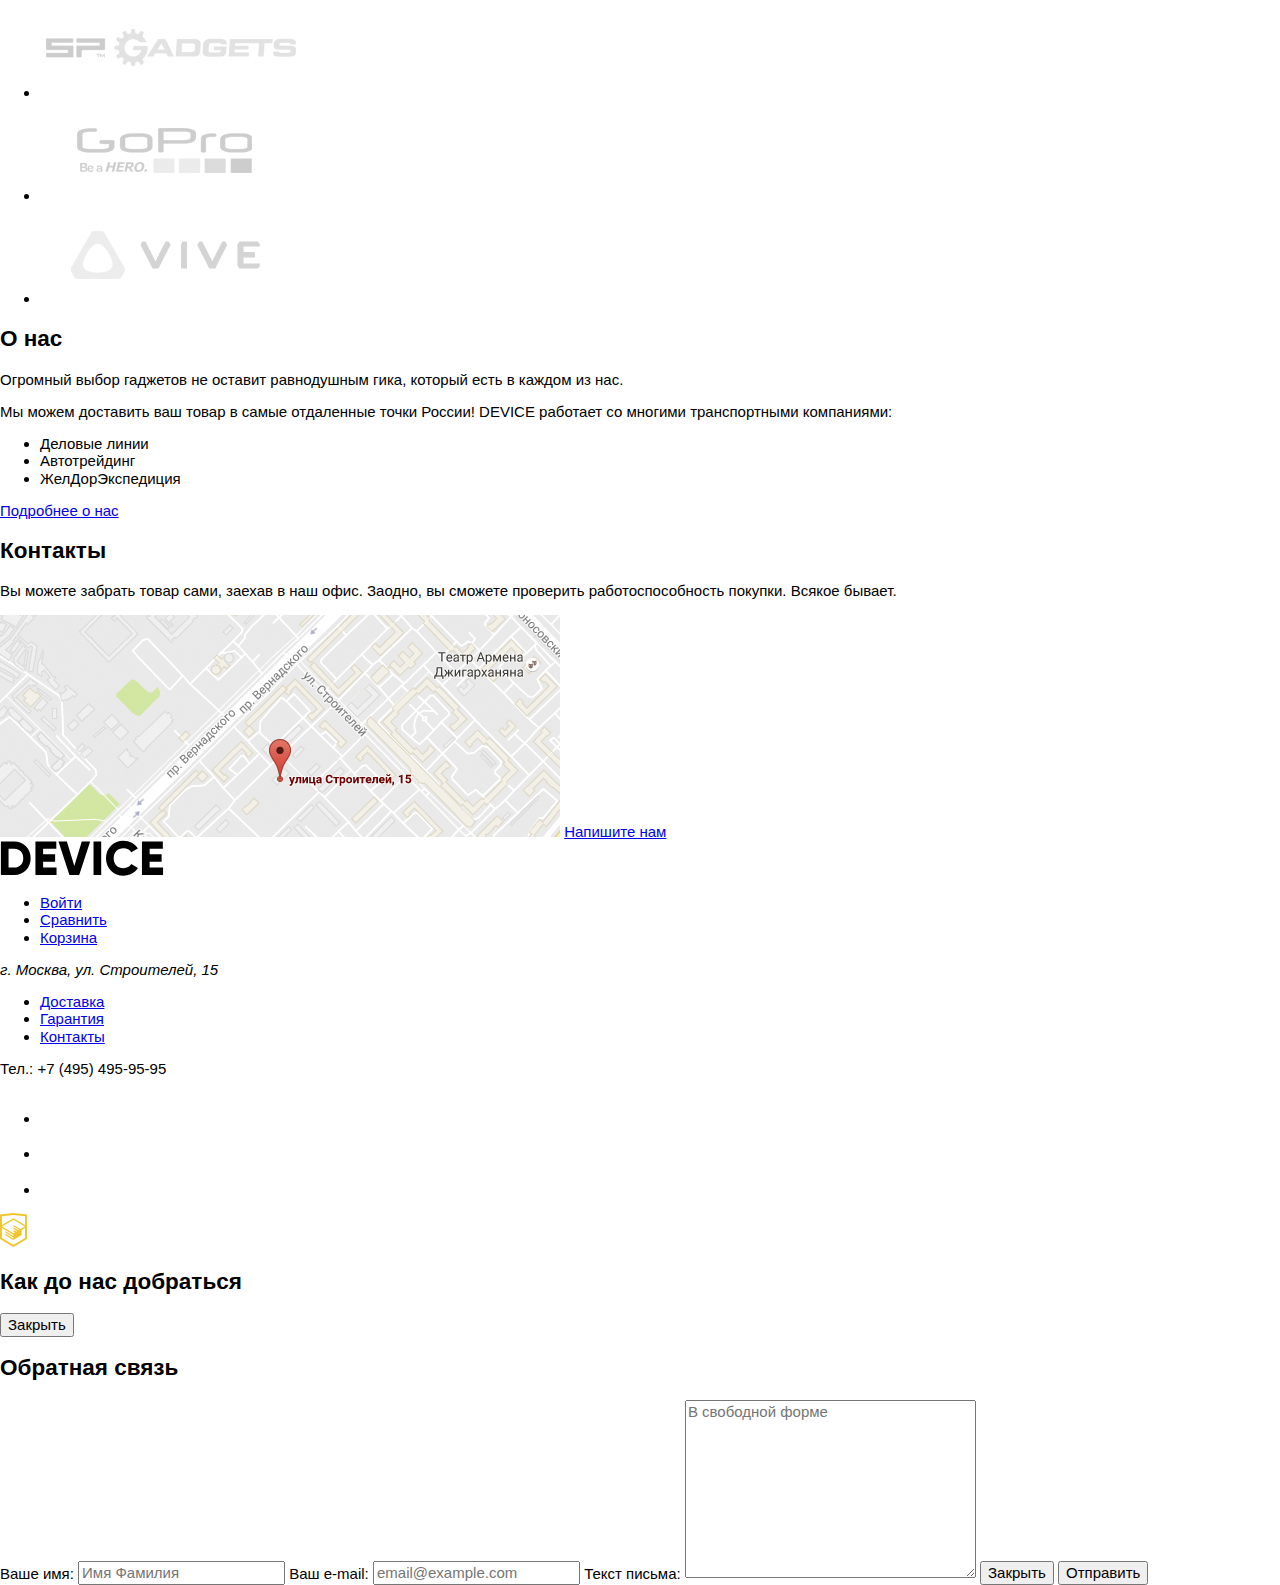
==== commit dd77a96c: "Add and style the services section" ====
--- a/index.html
+++ b/index.html
@@ -216,40 +216,61 @@
       </ul>
     </section>
 
-    <section>
-      <h2>Услуги</h2>
-      <ul>
-        <li>Доставка</li>
-        <li>Гаоантия</li>
-        <li>Кредит</li>
-      </ul>
-      <div>
-        <h3>Доставка</h3>
-        <p>
-          Мы с удовольствием доставим ваш товар прямо к вашему<br>
-          подъезду совершенно бесплатно! Ведь мы неплохо<br>
-          заработаем, поднимая его на ваш этаж.
-        </p>
-        <img src="img/delivery.svg" alt="">
+    <section class="services">
+      <h2 hidden>Услуги</h2>
+      <div class="container services__wrapper">
+        <ul class="services__list list">
+          <li class="services__item services__item--active">
+            <p class="services__item-text">Доставка</p>
+            <div class="services__item-background"></div>
+          </li>
+          <li class="services__item">
+            <p class="services__item-text">Гарантия</p>
+            <div class="services__item-background"></div>
+          </li>
+          <li class="services__item">
+            <p class="services__item-text">Кредит</p>
+            <div class="services__item-background"></div>
+          </li>
+        </ul>
+        <div class="services__line"></div>
+
+        <div class="services__description">
+          <div class="services__info">
+            <h3 class="subtitle services__title">Доставка</h3>
+            <p class="services__text">
+              Мы с удовольствием доставим ваш товар прямо к вашему<br>
+              подъезду совершенно бесплатно! Ведь мы неплохо<br>
+              заработаем, поднимая его на ваш этаж.
+            </p>
+          </div>
+          <img class="services__img" src="img/delivery.svg" alt="" width="136" height="164">
+        </div>
+
+        <div class="services__description hidden">
+          <div class="services__info">
+            <h3 class="subtitle services__title">Гарантия</h3>
+            <p class="services__text">
+              Если из-за возгорания купленного у нас товара у вас сгорит<br>
+              дом — не переживайте, мы выдадим вам новый.<br>
+              Товар, не дом, конечно же.
+            </p>
+          </div>
+          <img class="services__img" src="img/warranty.svg" alt="" width="171" height="195">
+        </div>
+
+        <div class="services__description hidden">
+          <div class="services__info">
+            <h3 class="subtitle services__title">Кредит</h3>
+            <p class="services__text">
+              Залезть в долговую яму стало проще! Кредитные<br>
+              консультанты подберут для вас наиболее выгодные<br>
+              условия кредита. Выгодные для нашего банка, разумеется.</p>
+          </div>
+          <img class="services__img" src="img/credit.svg" alt="" width="156" height="188">
+        </div>
       </div>
-      <div>
-        <h3>Гарантия</h3>
-        <p>
-          Если из-за возгорания купленного у нас товара у вас сгорит<br>
-          дом — не переживайте, мы выдадим вам новый.<br>
-          Товар, не дом, конечно же.
-        </p>
-        <img src="img/warranty.svg" alt="">
-      </div>
-      <div>
-        <h3>Кредит</h3>
-        <p>
-          Залезть в долговую яму стало проще! Кредитные<br>
-          консультанты подберут для вас наиболее выгодные<br>
-          условия кредита. Выгодные для нашего банка, разумеется.</p>
-        <img src="img/credit.svg" alt="">
-      </div>
-
+      <div class="services__background"></div>
     </section>
 
     <section>
--- a/css/style.css
+++ b/css/style.css
@@ -68,12 +68,6 @@
   color: var(--basic-black);
 }
 
-h2 {
-  font-family: "Gilroy";
-  font-weight: 800;
-  font-size: 47px;
-}
-
 .container {
   width: 1160px;
   margin: 0 auto;
@@ -101,8 +95,18 @@
   text-align: center;
 }
 
+.subtitle {
+  font-family: "Gilroy";
+  font-weight: 800;
+  font-size: 47px;
+  line-height: 58px;
+  letter-spacing: 0.2em;
+  margin: 0;
+  padding: 0;
+}
+
 .action-element-inscription_background-line {
-  display: inline-block;
+  display: block;
   padding: 9px 0;
   background-image: linear-gradient(transparent 16px, var(--special-yellow-dark) 16px, var(--special-yellow-dark) 24px, transparent 24px);
 }
@@ -113,6 +117,9 @@
 .action-element-inscription_background-line:active {
   color:rgba(0, 0, 0, 0.3);
 }
+
+.action-element-inscription_background-line
+
 
 /* Header */
 
@@ -490,10 +497,6 @@
   background: no-repeat url(../img/slider-button.svg);
 }
 
-.hidden {
-  display: none;
-}
-
 /* catalog-nav */
 
 .catalog-nav {
@@ -540,3 +543,110 @@
 .catalog-nav__item:active .catalog-nav_inscription {
   opacity: 0.3;
 }
+
+
+/* services */
+
+.services {
+  height: 403px;
+  position: relative;
+}
+
+.services__background {
+  height: 288px;
+  position: absolute;
+  bottom: 0;
+  left: 0;
+  right: 0;
+  z-index: -2;
+  background-color: var(--basic-grey-light);
+}
+
+.services__wrapper {
+  display: flex;
+  align-items: center;
+  padding-top: 15px;
+  padding-bottom: 68px;
+}
+
+.services__list {
+  position: relative;
+  top: 80px;
+  width: 277px;
+  height: 320px;
+  display: flex;
+  flex-direction: column;
+}
+
+.services__item {
+  position: relative;
+  margin-bottom: 21px;
+  width: 160px;
+  height: 40px;
+  display: flex;
+  align-items: center;
+}
+
+.services__item:hover {
+  background-color: var(--special-yellow-dark);
+}
+
+.services__item--active,
+.services__item--active:hover {
+  color: var(--special-yellow-light);
+  background-color: var(--basic-black);
+  border-right: 117px solid var(--basic-black);
+  width: 100%;
+}
+
+.services__item-text {
+  font-family: "Gilroy";
+  font-weight: 800;
+  font-size: 18px;
+  text-transform: uppercase;
+  line-height: 22px;
+  letter-spacing: 0.2em;
+  padding: 0;
+  margin: 0;
+  text-align: center;
+  width: 100%;
+}
+
+.services__item-background {
+  height: 7px;
+  background-color: var(--special-yellow-dark);
+  position: absolute;
+  left: 0;
+  right: 0;
+  top: 50%;
+  transform: translate(0, -50%);
+  z-index: -1;
+}
+
+.services__line {
+  height: 320px;
+  width: 7px;
+  background-color: var(--basic-black);
+}
+
+.services__description {
+  display: flex;
+  justify-content: space-between;
+  width: 873px;
+  padding-left: 116px;
+}
+
+.services__title {
+  margin-bottom: 40px;
+}
+
+.services__text {
+  line-height: 30px;
+  letter-spacing: 0.1em;
+  margin: 0;
+}
+
+
+.hidden {
+  display: none;
+}
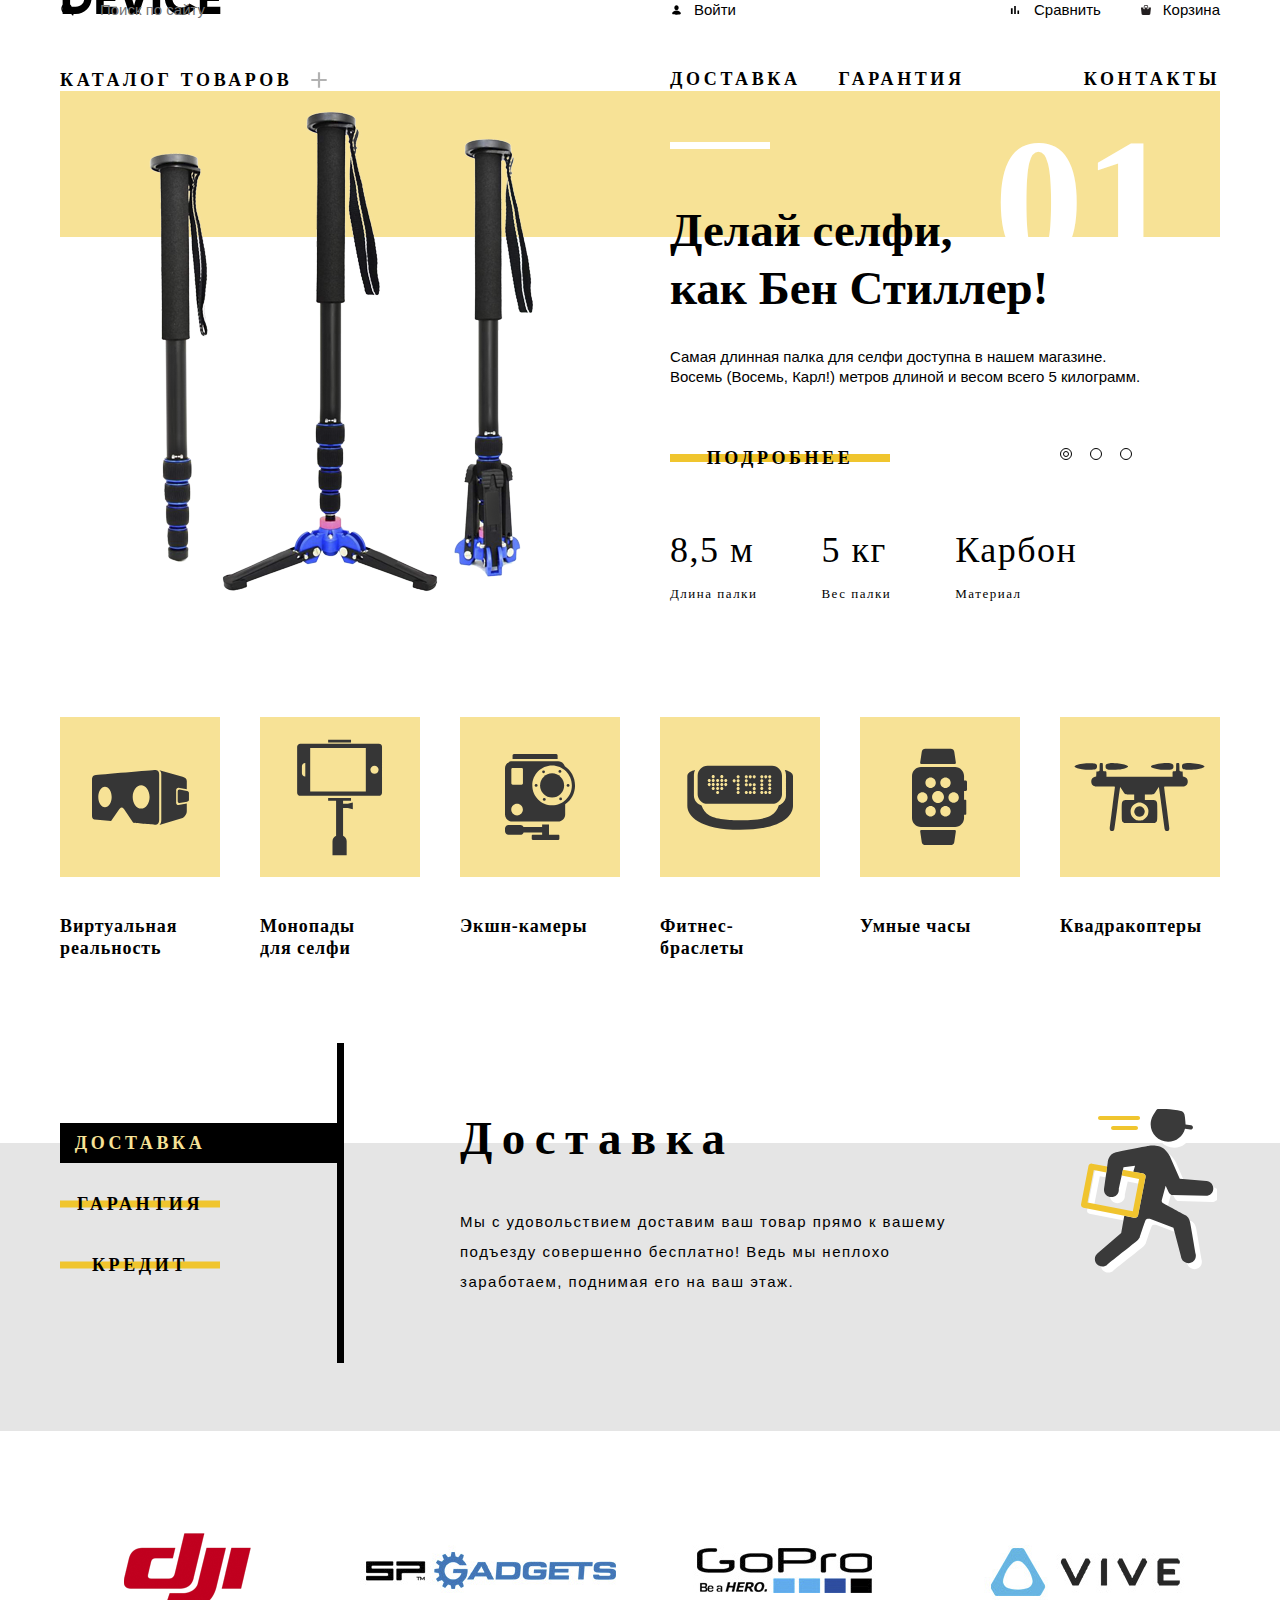
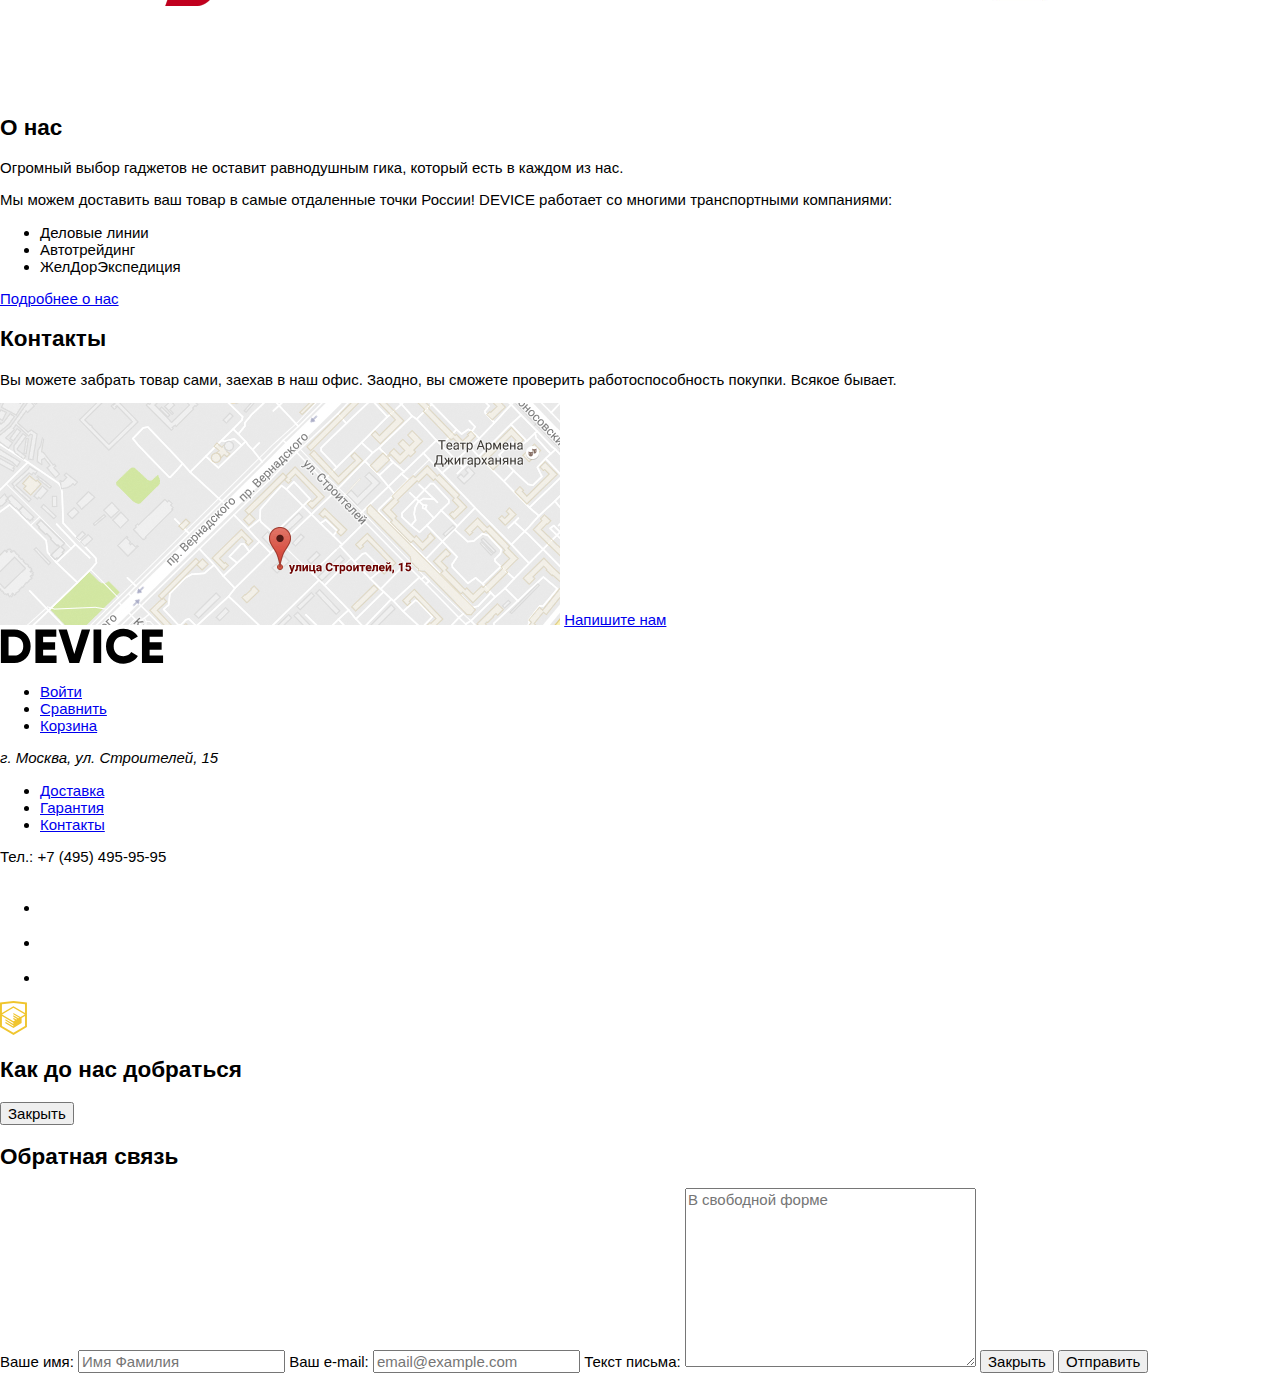
==== commit ffac9d1b: "Add styles to the partners section" ====
--- a/index.html
+++ b/index.html
@@ -273,13 +273,29 @@
       <div class="services__background"></div>
     </section>
 
-    <section>
-      <h2>Партнеры</h2>
-      <ul>
-        <li><a href="#"><img src="img/logo-1 1.png" alt="Dji"></a></li>
-        <li><a href="#"><img src="img/logo-2 1.png" alt="Sp Gadgets"></a></li>
-        <li><a href="#"><img src="img/logo-3 1.png" alt="GoPro"></a></li>
-        <li><a href="#"><img src="img/logo-4 1.png" alt="Vive"></a></li>
+    <section class="partners container">
+      <h2 hidden>Партнеры</h2>
+      <ul class="partners__list list">
+        <li class="partners__item">
+          <a class="partners__link" href="#">
+            <img class="partners__img" src="img/logo-1.png" alt="Dji" width="260" height="100">
+          </a>
+        </li>
+        <li class="partners__item">
+          <a class="partners__link" href="#">
+            <img class="partners__img" src="img/logo-2.png" alt="Sp Gadgets" width="260" height="100">
+          </a>
+        </li>
+        <li class="partners__item">
+          <a class="partners__link" href="#">
+            <img class="partners__img" src="img/logo-3.png" alt="GoPro" width="260" height="100">
+          </a>
+        </li>
+        <li class="partners__item">
+          <a class="partners__link" href="#">
+            <img class="partners__img" src="img/logo-4.png" alt="Vive" width="260" height="100">
+          </a>
+        </li>
       </ul>
     </section>
 
--- a/css/style.css
+++ b/css/style.css
@@ -550,6 +550,7 @@
 .services {
   height: 403px;
   position: relative;
+  margin-bottom: 90px;
 }
 
 .services__background {
@@ -647,6 +648,22 @@
 }
 
 
+/* partners */
+
+.partners {
+  margin-bottom: 90px;
+}
+
+.partners__list {
+  display: flex;
+  justify-content: space-between;
+}
+
+.partners__link:hover {
+  filter: grayscale(100%);
+  opacity: .2;
+}
+
 .hidden {
   display: none;
 }
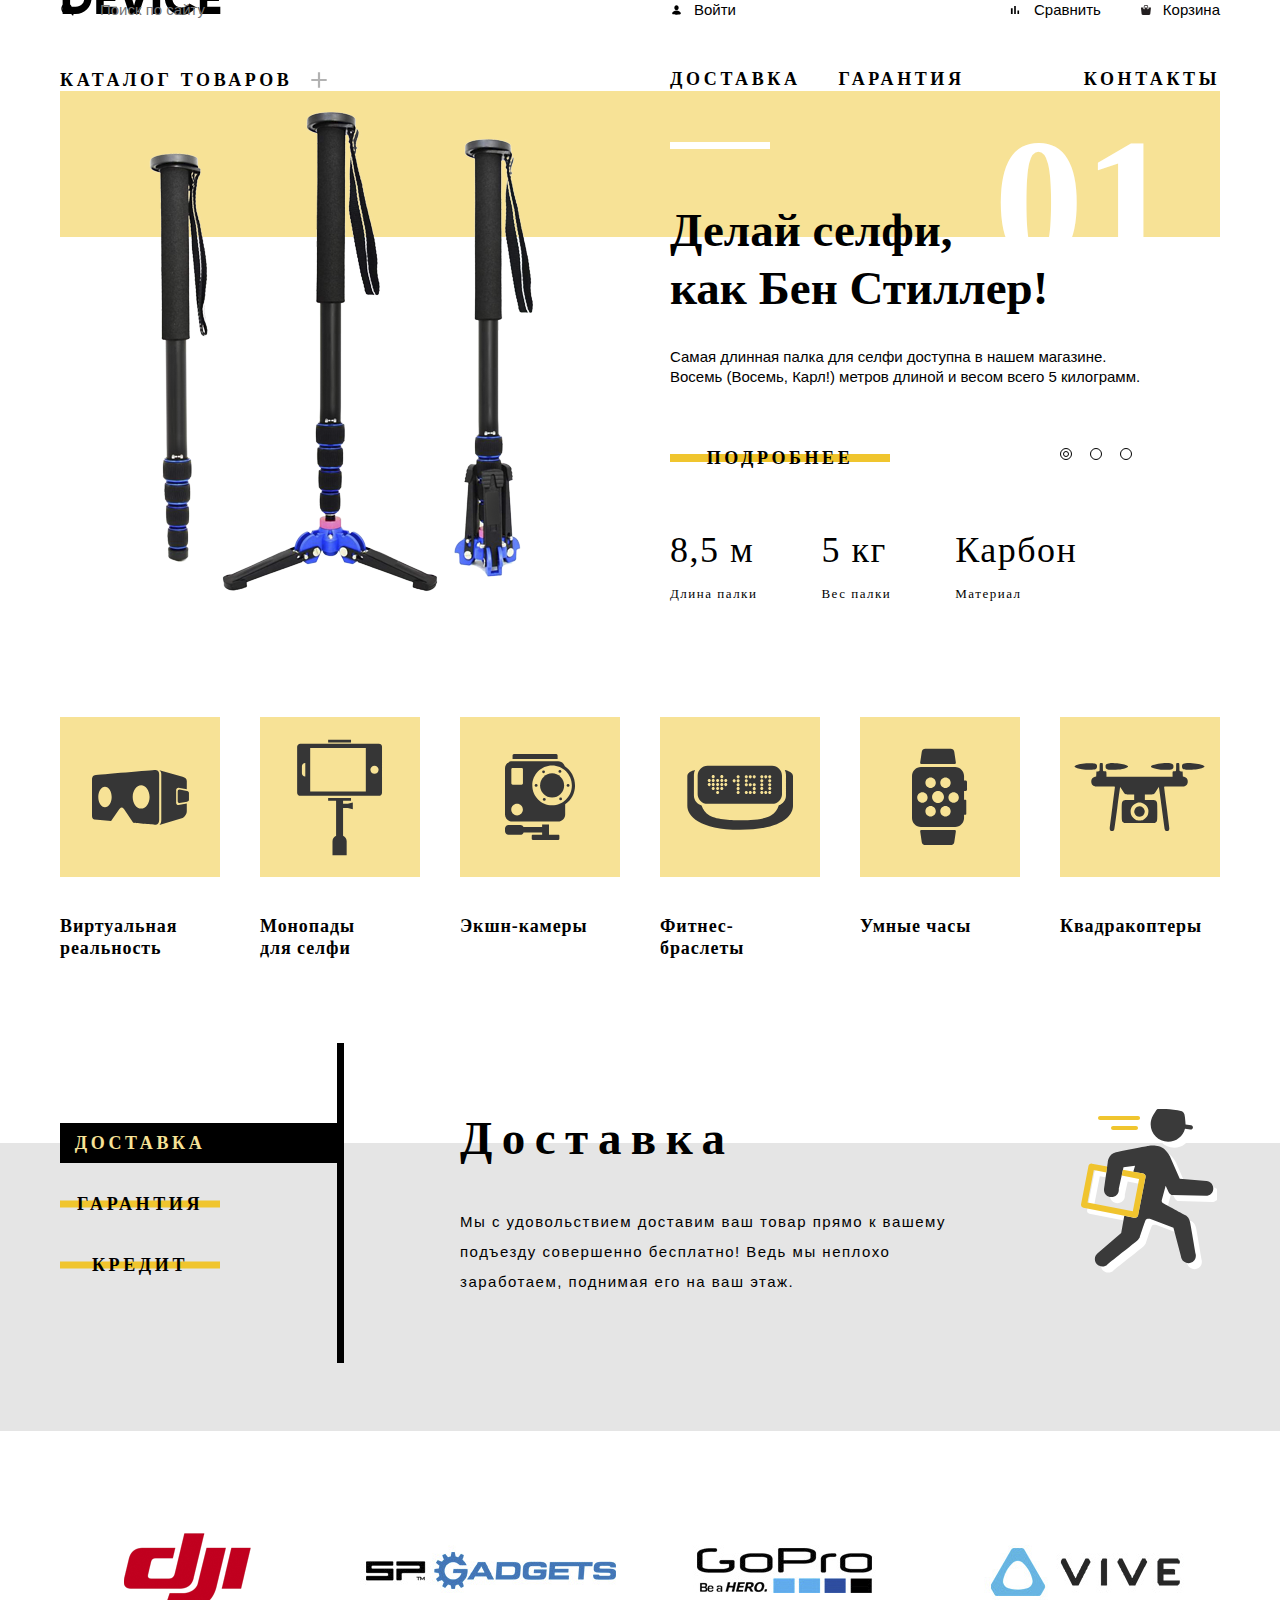
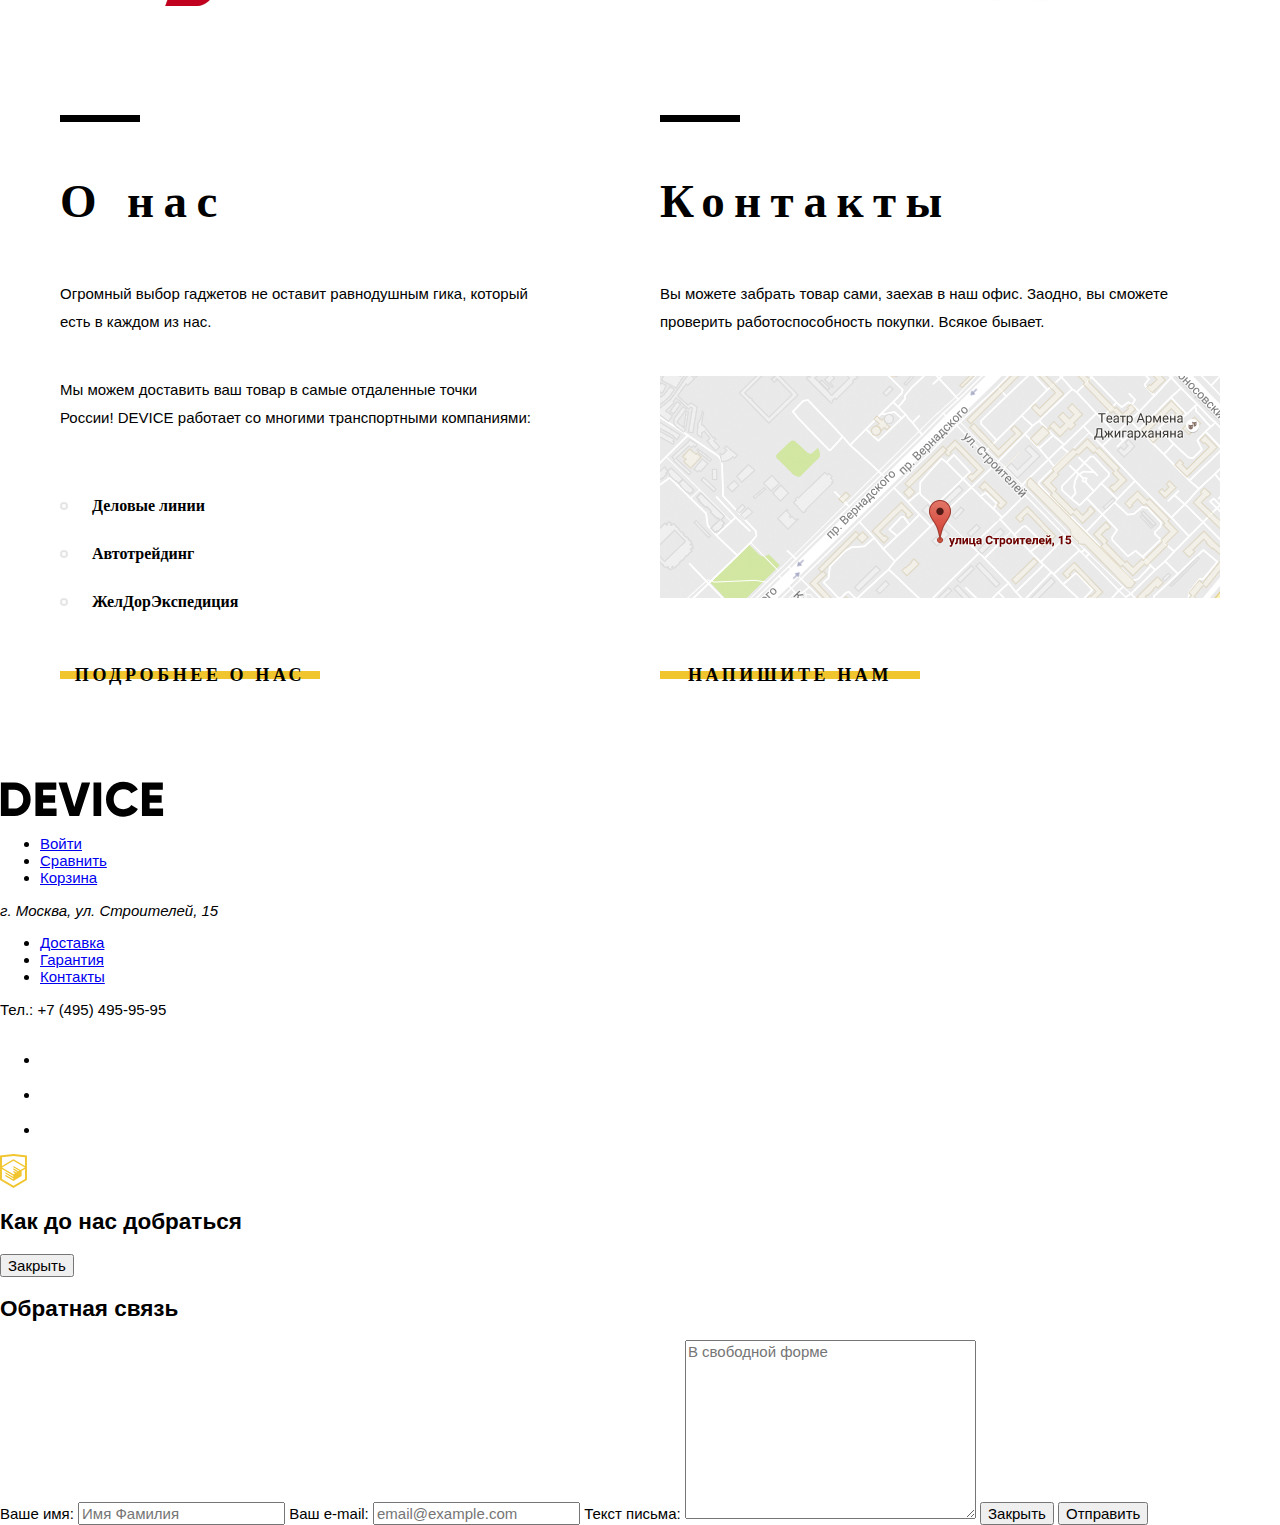
==== commit e90d60ee: "Add styles to the company-info section" ====
--- a/index.html
+++ b/index.html
@@ -299,28 +299,44 @@
       </ul>
     </section>
 
-    <section>
-      <h2>О нас</h2>
-      <p>Огромный выбор гаджетов не оставит равнодушным гика,
-        который есть в каждом из нас.</p>
-      <p>Мы можем доставить ваш товар в самые отдаленные точки
-        России! DEVICE работает со многими транспортными компаниями:</p>
-      <ul>
-        <li>Деловые линии</li>
-        <li>Автотрейдинг</li>
-        <li>ЖелДорЭкспедиция</li>
-      </ul>
-      <a href="#">Подробнее о нас</a>
-    </section>
-
-    <section>
-      <h2>Контакты</h2>
-      <p>Вы можете забрать товар сами, заехав в наш офис. Заодно, вы сможете
-        проверить работоспособность покупки. Всякое бывает.</p>
-      <img src="img/map 1.jpg" alt="Адрес">
-      <a href="#">Напишите нам</a>
-    </section>
-
+
+    <div class="company-info container">
+      <section class="about">
+        <div class="company-info__line"></div>
+        <h2 class="company-info__title subtitle">О нас</h2>
+        <p class="company-info__text">Огромный выбор гаджетов не оставит равнодушным гика,
+          который есть в каждом из нас.</p>
+        <p class="company-info__text">Мы можем доставить ваш товар в самые отдаленные точки
+          России! DEVICE работает со многими транспортными компаниями:</p>
+        <ul class="about__list list">
+          <li class="about__item">
+            <p class="about__item-text">Деловые линии</p>
+          </li>
+          <li class="about__item">
+            <p class="about__item-text">Автотрейдинг</p>
+          </li>
+          <li class="about__item">
+            <p class="about__item-text">ЖелДорЭкспедиция</p>
+          </li>
+        </ul>
+        <a class="company-info__link link" href="#">
+          <div class="company-info__link-background-line"></div>
+          <p class="company-info__link-text action-element-inscription">Подробнее о нас</p>
+        </a>
+      </section>
+
+      <section class="contacts">
+        <div class="company-info__line"></div>
+        <h2 class="company-info__title subtitle">Контакты</h2>
+        <p class="company-info__text">Вы можете забрать товар сами, заехав в наш офис. Заодно, вы сможете
+          проверить работоспособность покупки. Всякое бывает.</p>
+        <img class="contacts__img" src="img/map 1.jpg" alt="Адрес" width="560" height="222">
+        <a class="company-info__link link" href="#">
+          <div class="company-info__link-background-line"></div>
+          <p class="company-info__link-text action-element-inscription">Напишите нам</p>
+        </a>
+      </section>
+    </div>
   </main>
 
   <footer>
--- a/css/style.css
+++ b/css/style.css
@@ -664,6 +664,114 @@
   opacity: .2;
 }
 
+/* company-info */
+
+.company-info {
+  display: flex;
+  justify-content: space-between;
+  height: 580px;
+  margin-bottom: 86px;
+}
+
+.company-info__line {
+  height: 7px;
+  width: 80px;
+  background-color: var(--basic-black);
+  margin-bottom: 50px;
+}
+
+.company-info__title {
+  margin-bottom: 50px;
+}
+
+.company-info__text {
+  line-height: 28px;
+  margin: 0;
+  margin-bottom: 40px;
+}
+
+.about {
+  width: 473px;
+  height: 100%;
+  position: relative;
+}
+
+.about__list {
+  padding-top: 20px;
+  margin-bottom: 75px;
+}
+
+.about__item {
+  padding-left: 32px;
+  position: relative;
+  margin-bottom: 20px;
+}
+
+.about__item::before {
+  content: "";
+  position: absolute;
+  top: 50%;
+  transform: translate(0, -50%);
+  left: 0;
+  background: no-repeat url(../img/ellipse.svg);
+  width: 8px;
+  height: 8px;
+}
+
+.about__item-text {
+  font-family: "Gilroy";
+  font-weight: 800;
+  font-size: 16px;
+  line-height: 28px;
+  color: var(--basic-black);
+  padding: 0;
+  margin: 0;
+}
+
+.company-info__link {
+  display: block;
+  width: 260px;
+  position: absolute;
+  bottom: 0;
+  padding-top: 9px;
+  padding-bottom: 9px;
+}
+
+.company-info__link:hover {
+  background-color: var(--special-yellow-dark);
+}
+
+.company-info__link:active {
+  background-color: var(--special-yellow-dark);
+  color: rgba(0, 0, 0, .3);
+}
+
+.company-info__link-background-line {
+  height: 8px;
+  background-color: var(--special-yellow-dark);
+  position: absolute;
+  top: 50%;
+  transform: translate(0, -50%);
+  left: 0;
+  right: 0;
+  z-index: -1;
+}
+
+.company-info__link-text {
+  margin: 0;
+  padding: 0;
+}
+
+.contacts {
+  width: 560px;
+  height: 100%;
+  position: relative;
+}
+
+.contacts__img {
+  margin-bottom: 74px;
+}
+
 .hidden {
   display: none;
 }
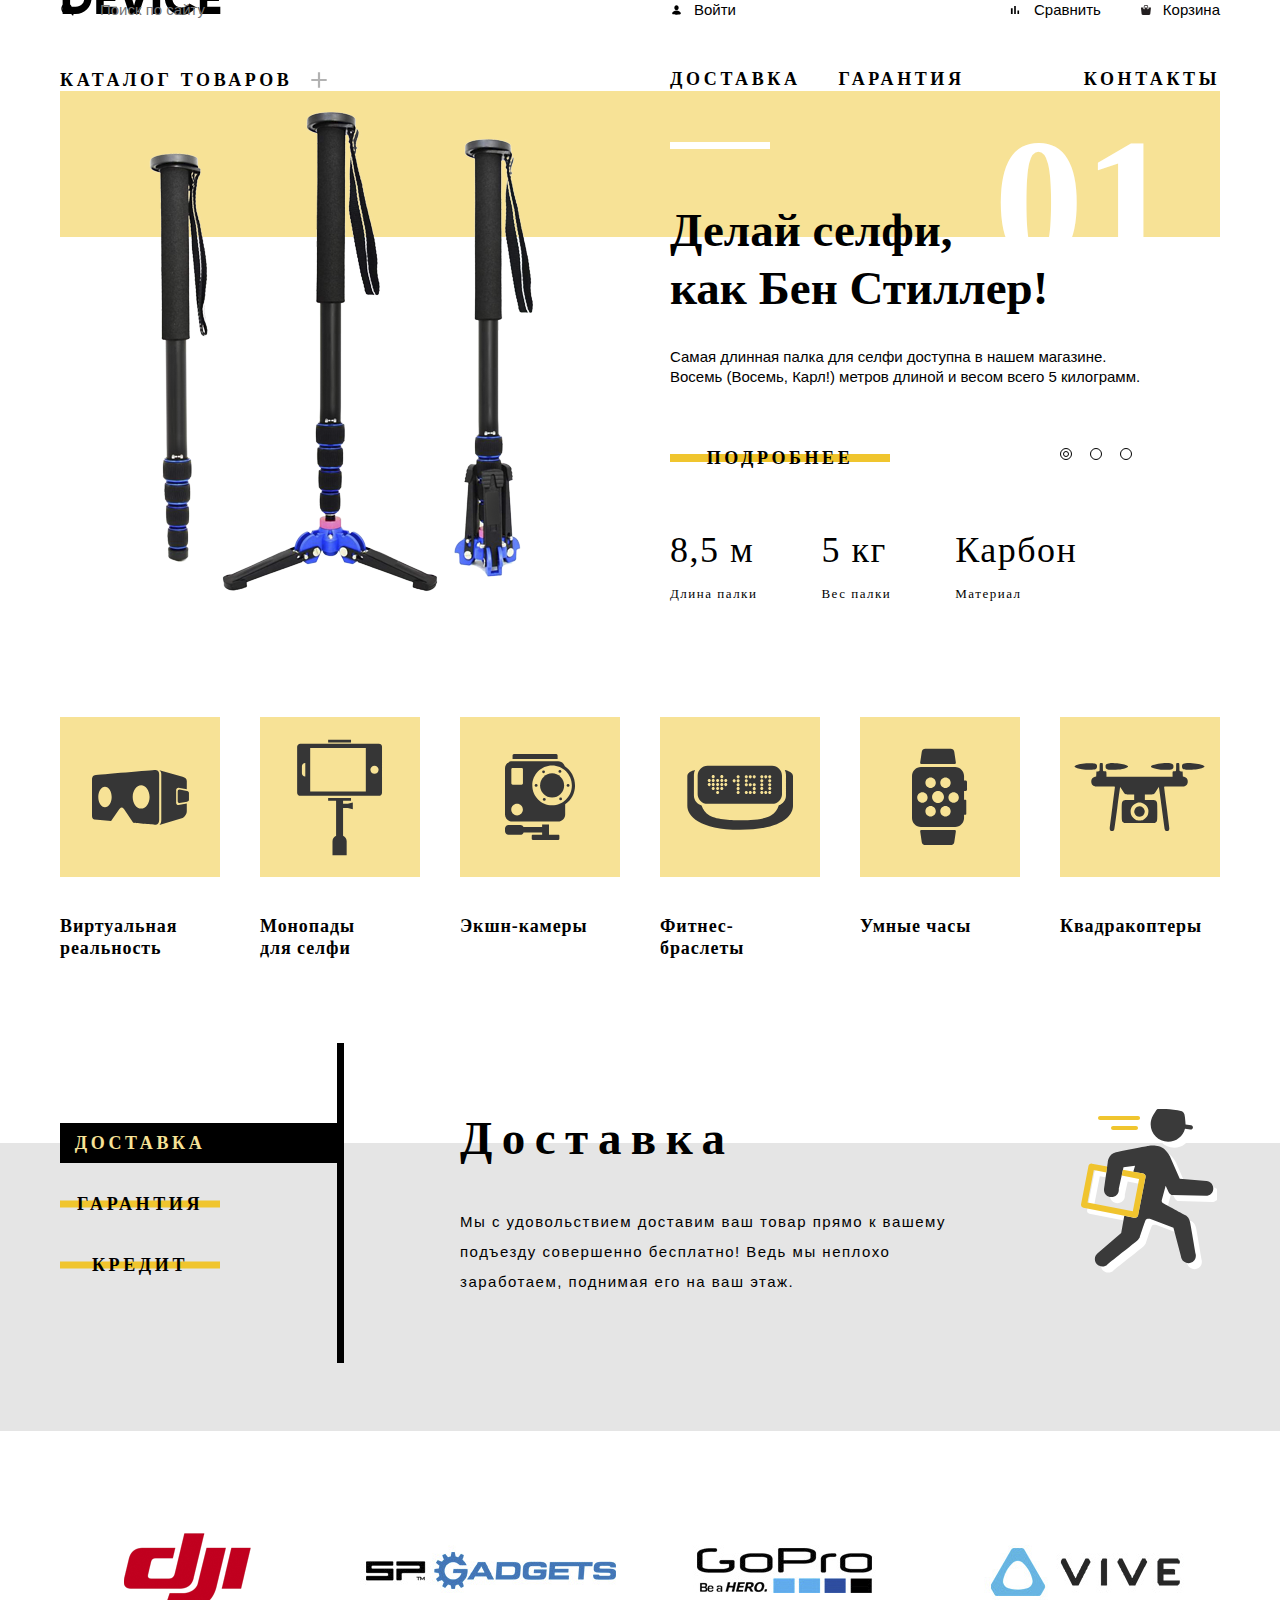
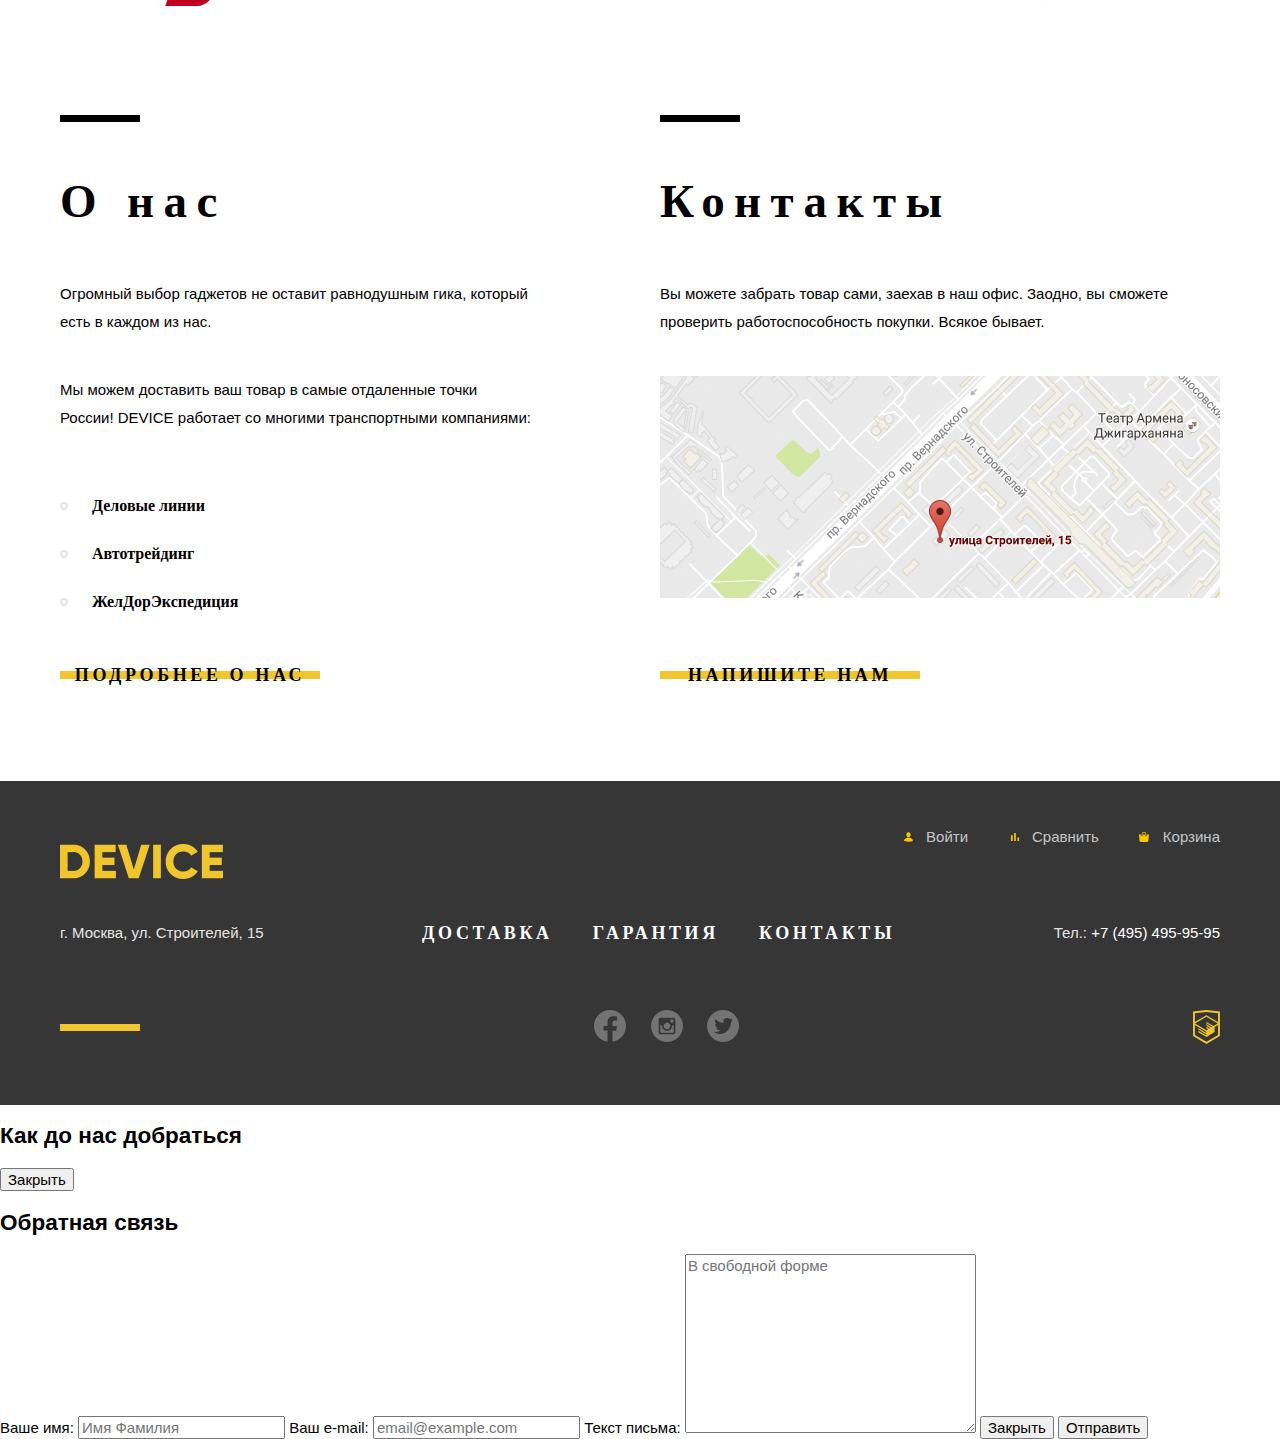
==== commit 938285d6: "Add styles to the main-footer" ====
--- a/index.html
+++ b/index.html
@@ -339,72 +339,102 @@
     </div>
   </main>
 
-  <footer>
-    <a href="index.html">
-      <svg width="164" height="36" viewBox="0 0 164 36" fill="none" xmlns="http://www.w3.org/2000/svg">
-        <path fill-rule="evenodd" clip-rule="evenodd"
-          d="M14.32 1.4C18.96 1.4 22.84 3.00798 25.96 6.224C29.08 9.44002 30.64 13.432 30.64 18.2C30.64 22.968 29.08 26.96 25.96 30.176C22.84 33.392 18.96 35 14.32 35H0.880005V1.4H14.32ZM14.32 27.608C16.976 27.608 19.128 26.752 20.776 25.04C22.424 23.328 23.248 21.048 23.248 18.2C23.248 15.352 22.424 13.072 20.776 11.36C19.128 9.64799 16.976 8.792 14.32 8.792H8.56V27.608H14.32ZM43.12 27.608H56.56V35H35.44V1.4H56.32V8.792H43.12V14.36H55.12V21.656H43.12V27.608ZM69.424 35L58.48 1.4H66.88L74.32 26.12L81.76 1.4H90.16L79.216 35H69.424ZM93.52 1.4H101.2V35H93.52V1.4ZM123.472 35.672C118.448 35.672 114.28 34 110.968 30.656C107.656 27.312 106 23.16 106 18.2C106 13.24 107.656 9.08802 110.968 5.744C114.28 2.39998 118.448 0.728 123.472 0.728C126.48 0.728 129.264 1.42399 131.824 2.816C134.384 4.20801 136.4 6.10399 137.872 8.504L131.248 12.344C130.512 11.032 129.456 10.016 128.08 9.296C126.704 8.576 125.168 8.216 123.472 8.216C120.496 8.216 118.12 9.12799 116.344 10.952C114.568 12.776 113.68 15.192 113.68 18.2C113.68 21.208 114.568 23.624 116.344 25.448C118.12 27.272 120.496 28.184 123.472 28.184C125.168 28.184 126.712 27.816 128.104 27.08C129.496 26.344 130.544 25.336 131.248 24.056L137.872 27.896C136.432 30.296 134.432 32.192 131.872 33.584C129.312 34.976 126.512 35.672 123.472 35.672ZM149.632 27.608H163.072V35H141.952V1.4H162.832V8.792H149.632V14.36H161.632V21.656H149.632V27.608Z"
-          fill="black" />
-      </svg>
-    </a>
-    <ul>
-      <li><a href="#">Войти</a></li>
-      <li><a href="#">Сравнить</a></li>
-      <li><a href="#">Корзина</a></li>
-    </ul>
-
-    <address>г. Москва, ул. Строителей, 15</address>
-
-    <ul>
-      <li><a href="#">Доставка</a></li>
-      <li><a href="#">Гарантия</a></li>
-      <li><a href="#">Контакты</a></li>
-    </ul>
-
-    <span>Тел.: +7 (495) 495-95-95</span>
-
-    <ul>
-      <li>
-        <a href="#">
-          <svg width="32" height="32" viewBox="0 0 32 32" fill="none" xmlns="http://www.w3.org/2000/svg">
+  <footer class="main-footer">
+    <div class="container">
+      <div class="main-footer__wrapper-1">
+        <a class="main-footer__link" href="index.html">
+          <img class="main-footer__logo" src="./img/logo-yellow.png" alt="Логотип Device" width="163" height="35">
+        </a>
+        <ul class="main-footer__list list">
+          <li class="main-footer__item">
+            <a class="main-footer__item-link main-footer_sing-in link" href="#">
+              <p class="main-footer__item-link-text">Войти</p>
+            </a>
+          </li>
+          <li class="main-footer__item">
+            <a class="main-footer__item-link main-footer_compare link" href="#">
+              <p class="main-footer__item-link-text">Сравнить</p>
+            </a>
+          </li>
+          <li class="main-footer__item">
+            <a class="main-footer__item-link main-footer_cart link" href="#">
+              <p class="main-footer__item-link-text">Корзина</p>
+            </a>
+          </li>
+        </ul>
+      </div>
+
+      <div class="main-footer__wrapper-2">
+        <address class="main-footer__address">г. Москва, ул. Строителей, 15</address>
+
+        <nav class="nav">
+          <ul class="nav__list list">
+            <li class="nav__item">
+              <a class="nav__link link" href="#">Доставка</a>
+            </li>
+            <li class="nav__item">
+              <a class="nav__link link" href="#">Гарантия</a>
+            </li>
+            <li class="nav__item">
+              <a class="nav__link link" href="#">Контакты</a>
+            </li>
+          </ul>
+        </nav>
+
+        <div class="phone-block">
+          <label class="phone-block__label" for="phone">Тел.: </label>
+          <a class="phone-block__link" id="phone" href="tel: +74954959596">+7 (495) 495-95-95</a>
+        </div>
+      </div>
+
+      <div class="main-footer__wrapper-3">
+        <div class="main-footer__background-line"></div>
+        <ul class="socials list">
+          <li class="socials__item">
+            <a class="socials__link link" href="#">
+              <svg width="32" height="32" viewBox="0 0 32 32" fill="none" xmlns="http://www.w3.org/2000/svg">
+                <path
+                  d="M31.9973 16C31.9973 7.16267 24.8347 0 15.9987 0C7.16267 0 0 7.16267 0 16C0 23.984 5.85067 30.6027 13.4987 31.8027V20.624H9.43733V15.9987H13.4987V12.4747C13.4987 8.464 15.888 6.24933 19.5413 6.24933C21.292 6.24933 23.1227 6.56133 23.1227 6.56133V10.4987H21.1067C19.12 10.4987 18.5 11.732 18.5 12.9973V16H22.9373L22.228 20.6253H18.5V31.804C26.148 30.604 31.9987 23.9853 31.9987 16H31.9973Z"
+                  fill="white" />
+              </svg>
+            </a>
+          </li>
+          <li class="socials__item">
+            <a class="socials__link link" href="#">
+              <svg width="32" height="32" viewBox="0 0 32 32" fill="none" xmlns="http://www.w3.org/2000/svg">
+                <path
+                  d="M21 16C21 17.3261 20.4732 18.5979 19.5355 19.5355C18.5979 20.4732 17.3261 21 16 21C14.6739 21 13.4021 20.4732 12.4645 19.5355C11.5268 18.5979 11 17.3261 11 16C11 15.715 11.03 15.4367 11.0817 15.1667H9.33333V21.8283C9.33333 22.2917 9.70833 22.6667 10.1717 22.6667H21.83C22.0521 22.6662 22.2649 22.5777 22.4217 22.4205C22.5786 22.2634 22.6667 22.0504 22.6667 21.8283V15.1667H20.9183C20.97 15.4367 21 15.715 21 16V16ZM16 19.3333C16.4378 19.3332 16.8714 19.2469 17.2759 19.0792C17.6803 18.9116 18.0478 18.6659 18.3574 18.3562C18.6669 18.0465 18.9124 17.6789 19.0799 17.2743C19.2473 16.8698 19.3334 16.4362 19.3333 15.9983C19.3332 15.5605 19.2469 15.1269 19.0792 14.7225C18.9116 14.318 18.6659 13.9505 18.3562 13.641C18.0465 13.3314 17.6789 13.0859 17.2743 12.9185C16.8698 12.751 16.4362 12.6649 15.9983 12.665C15.1141 12.6652 14.2661 13.0167 13.641 13.6421C13.0158 14.2676 12.6648 15.1157 12.665 16C12.6652 16.8843 13.0167 17.7322 13.6421 18.3574C14.2676 18.9825 15.1157 19.3336 16 19.3333V19.3333ZM20 12.5H21.9983C22.1311 12.5 22.2584 12.4474 22.3525 12.3537C22.4465 12.2599 22.4996 12.1328 22.5 12V10.0017C22.5 9.86862 22.4471 9.74102 22.3531 9.64693C22.259 9.55285 22.1314 9.5 21.9983 9.5H20C19.8669 9.5 19.7393 9.55285 19.6453 9.64693C19.5512 9.74102 19.4983 9.86862 19.4983 10.0017V12C19.5 12.275 19.725 12.5 20 12.5V12.5ZM16 0C11.7565 0 7.68687 1.68571 4.68629 4.68629C1.68571 7.68687 0 11.7565 0 16C0 20.2435 1.68571 24.3131 4.68629 27.3137C7.68687 30.3143 11.7565 32 16 32C18.1012 32 20.1817 31.5861 22.1229 30.7821C24.0641 29.978 25.828 28.7994 27.3137 27.3137C28.7994 25.828 29.978 24.0641 30.7821 22.1229C31.5861 20.1817 32 18.1012 32 16C32 13.8989 31.5861 11.8183 30.7821 9.87706C29.978 7.93586 28.7994 6.17203 27.3137 4.68629C25.828 3.20055 24.0641 2.022 22.1229 1.21793C20.1817 0.413852 18.1012 0 16 0V0ZM24.3333 22.4817C24.3333 23.5 23.5 24.3333 22.4817 24.3333H9.51833C8.5 24.3333 7.66667 23.5 7.66667 22.4817V9.51833C7.66667 8.5 8.5 7.66667 9.51833 7.66667H22.4817C23.5 7.66667 24.3333 8.5 24.3333 9.51833V22.4817V22.4817Z"
+                  fill="white"/>
+              </svg>
+            </a>
+          </li>
+          <li class="socials__item">
+            <a class="socials__link link" href="#">
+              <svg width="32" height="32" viewBox="0 0 32 32" fill="none" xmlns="http://www.w3.org/2000/svg">
+                <path
+                  d="M16 32C13.8333 32 11.7604 31.5781 9.78125 30.7344C7.80208 29.8906 6.09896 28.7552 4.67188 27.3281C3.24479 25.901 2.10938 24.1979 1.26562 22.2188C0.421875 20.2396 0 18.1667 0 16C0 13.8333 0.421875 11.7604 1.26562 9.78125C2.10938 7.80208 3.24479 6.09896 4.67188 4.67188C6.09896 3.24479 7.80208 2.10938 9.78125 1.26562C11.7604 0.421875 13.8333 0 16 0C18.1667 0 20.2396 0.421875 22.2188 1.26562C24.1979 2.10938 25.901 3.24479 27.3281 4.67188C28.7552 6.09896 29.8906 7.80208 30.7344 9.78125C31.5781 11.7604 32 13.8333 32 16C32 18.1667 31.5781 20.2396 30.7344 22.2188C29.8906 24.1979 28.7552 25.901 27.3281 27.3281C25.901 28.7552 24.1979 29.8906 22.2188 30.7344C20.2396 31.5781 18.1667 32 16 32ZM25.4062 8C25.2812 8.0625 25.0938 8.17708 24.8438 8.34375L24.2344 8.75L23.6562 9.0625L23 9.28125C22.2292 8.42708 21.2812 8 20.1562 8C17.7188 8 16.5 9.02083 16.5 11.0625V12.9062C13.1458 12.7396 10.5729 11.5104 8.78125 9.21875C8.26042 9.76042 8 10.3542 8 11C8 12.375 8.51042 13.4167 9.53125 14.125C9.40625 14.125 9.22917 14.1354 9 14.1562C8.77083 14.1771 8.58854 14.1771 8.45312 14.1562C8.31771 14.1354 8.16667 14.0833 8 14C8 14.9583 8.25521 15.7552 8.76562 16.3906C9.27604 17.026 9.97917 17.4375 10.875 17.625C10.6667 17.875 10.375 18 10 18C9.66667 18 9.375 17.9062 9.125 17.7188C9.125 18.5312 9.51562 19.1615 10.2969 19.6094C11.0781 20.0573 11.9583 20.2917 12.9375 20.3125C12.5625 20.875 12.0156 21.2969 11.2969 21.5781C10.5781 21.8594 9.8125 22 9 22C8.70833 22 8.30729 21.9271 7.79688 21.7812C7.28646 21.6354 7.02083 21.5625 7 21.5625C7.33333 22.2292 8.01562 22.8021 9.04688 23.2812C10.0781 23.7604 11.3854 24 12.9688 24C14.3646 24 15.6667 23.7552 16.875 23.2656C18.0833 22.776 19.1146 22.125 19.9688 21.3125C20.8229 20.5 21.5573 19.5729 22.1719 18.5312C22.7865 17.4896 23.2448 16.4115 23.5469 15.2969C23.849 14.1823 24 13.0833 24 12C24 11.9583 24.125 11.8698 24.375 11.7344C24.625 11.599 24.9167 11.4167 25.25 11.1875C25.5833 10.9583 25.8333 10.7188 26 10.4688C24.875 10.4688 24.125 10.4896 23.75 10.5312C24.4792 10.0938 25.0312 9.25 25.4062 8Z"
+                  fill="white"/>
+              </svg>
+            </a>
+          </li>
+        </ul>
+
+        <svg class="html-academy__logo" width="27" height="34" viewBox="0 0 27 34" fill="none"
+          xmlns="http://www.w3.org/2000/svg">
+          <g clip-path="url(#clip0_84_130)">
             <path
-              d="M31.9973 16C31.9973 7.16267 24.8347 0 15.9987 0C7.16267 0 0 7.16267 0 16C0 23.984 5.85067 30.6027 13.4987 31.8027V20.624H9.43733V15.9987H13.4987V12.4747C13.4987 8.464 15.888 6.24933 19.5413 6.24933C21.292 6.24933 23.1227 6.56133 23.1227 6.56133V10.4987H21.1067C19.12 10.4987 18.5 11.732 18.5 12.9973V16H22.9373L22.228 20.6253H18.5V31.804C26.148 30.604 31.9987 23.9853 31.9987 16H31.9973Z"
-              fill="white" fill-opacity="0.3" />
-          </svg>
-        </a>
-      </li>
-      <li>
-        <a href="#">
-          <svg width="32" height="32" viewBox="0 0 32 32" fill="none" xmlns="http://www.w3.org/2000/svg">
-            <path
-              d="M21 16C21 17.3261 20.4732 18.5979 19.5355 19.5355C18.5979 20.4732 17.3261 21 16 21C14.6739 21 13.4021 20.4732 12.4645 19.5355C11.5268 18.5979 11 17.3261 11 16C11 15.715 11.03 15.4367 11.0817 15.1667H9.33333V21.8283C9.33333 22.2917 9.70833 22.6667 10.1717 22.6667H21.83C22.0521 22.6662 22.2649 22.5777 22.4217 22.4205C22.5786 22.2634 22.6667 22.0504 22.6667 21.8283V15.1667H20.9183C20.97 15.4367 21 15.715 21 16V16ZM16 19.3333C16.4378 19.3332 16.8714 19.2469 17.2759 19.0792C17.6803 18.9116 18.0478 18.6659 18.3574 18.3562C18.6669 18.0465 18.9124 17.6789 19.0799 17.2743C19.2473 16.8698 19.3334 16.4362 19.3333 15.9983C19.3332 15.5605 19.2469 15.1269 19.0792 14.7225C18.9116 14.318 18.6659 13.9505 18.3562 13.641C18.0465 13.3314 17.6789 13.0859 17.2743 12.9185C16.8698 12.751 16.4362 12.6649 15.9983 12.665C15.1141 12.6652 14.2661 13.0167 13.641 13.6421C13.0158 14.2676 12.6648 15.1157 12.665 16C12.6652 16.8843 13.0167 17.7322 13.6421 18.3574C14.2676 18.9825 15.1157 19.3336 16 19.3333V19.3333ZM20 12.5H21.9983C22.1311 12.5 22.2584 12.4474 22.3525 12.3537C22.4465 12.2599 22.4996 12.1328 22.5 12V10.0017C22.5 9.86862 22.4471 9.74102 22.3531 9.64693C22.259 9.55285 22.1314 9.5 21.9983 9.5H20C19.8669 9.5 19.7393 9.55285 19.6453 9.64693C19.5512 9.74102 19.4983 9.86862 19.4983 10.0017V12C19.5 12.275 19.725 12.5 20 12.5V12.5ZM16 0C11.7565 0 7.68687 1.68571 4.68629 4.68629C1.68571 7.68687 0 11.7565 0 16C0 20.2435 1.68571 24.3131 4.68629 27.3137C7.68687 30.3143 11.7565 32 16 32C18.1012 32 20.1817 31.5861 22.1229 30.7821C24.0641 29.978 25.828 28.7994 27.3137 27.3137C28.7994 25.828 29.978 24.0641 30.7821 22.1229C31.5861 20.1817 32 18.1012 32 16C32 13.8989 31.5861 11.8183 30.7821 9.87706C29.978 7.93586 28.7994 6.17203 27.3137 4.68629C25.828 3.20055 24.0641 2.022 22.1229 1.21793C20.1817 0.413852 18.1012 0 16 0V0ZM24.3333 22.4817C24.3333 23.5 23.5 24.3333 22.4817 24.3333H9.51833C8.5 24.3333 7.66667 23.5 7.66667 22.4817V9.51833C7.66667 8.5 8.5 7.66667 9.51833 7.66667H22.4817C23.5 7.66667 24.3333 8.5 24.3333 9.51833V22.4817V22.4817Z"
-              fill="white" fill-opacity="0.3" />
-          </svg>
-        </a>
-      </li>
-      <li>
-        <a href="#">
-          <svg width="32" height="32" viewBox="0 0 32 32" fill="none" xmlns="http://www.w3.org/2000/svg">
-            <path
-              d="M16 32C13.8333 32 11.7604 31.5781 9.78125 30.7344C7.80208 29.8906 6.09896 28.7552 4.67188 27.3281C3.24479 25.901 2.10938 24.1979 1.26562 22.2188C0.421875 20.2396 0 18.1667 0 16C0 13.8333 0.421875 11.7604 1.26562 9.78125C2.10938 7.80208 3.24479 6.09896 4.67188 4.67188C6.09896 3.24479 7.80208 2.10938 9.78125 1.26562C11.7604 0.421875 13.8333 0 16 0C18.1667 0 20.2396 0.421875 22.2188 1.26562C24.1979 2.10938 25.901 3.24479 27.3281 4.67188C28.7552 6.09896 29.8906 7.80208 30.7344 9.78125C31.5781 11.7604 32 13.8333 32 16C32 18.1667 31.5781 20.2396 30.7344 22.2188C29.8906 24.1979 28.7552 25.901 27.3281 27.3281C25.901 28.7552 24.1979 29.8906 22.2188 30.7344C20.2396 31.5781 18.1667 32 16 32ZM25.4062 8C25.2812 8.0625 25.0938 8.17708 24.8438 8.34375L24.2344 8.75L23.6562 9.0625L23 9.28125C22.2292 8.42708 21.2812 8 20.1562 8C17.7188 8 16.5 9.02083 16.5 11.0625V12.9062C13.1458 12.7396 10.5729 11.5104 8.78125 9.21875C8.26042 9.76042 8 10.3542 8 11C8 12.375 8.51042 13.4167 9.53125 14.125C9.40625 14.125 9.22917 14.1354 9 14.1562C8.77083 14.1771 8.58854 14.1771 8.45312 14.1562C8.31771 14.1354 8.16667 14.0833 8 14C8 14.9583 8.25521 15.7552 8.76562 16.3906C9.27604 17.026 9.97917 17.4375 10.875 17.625C10.6667 17.875 10.375 18 10 18C9.66667 18 9.375 17.9062 9.125 17.7188C9.125 18.5312 9.51562 19.1615 10.2969 19.6094C11.0781 20.0573 11.9583 20.2917 12.9375 20.3125C12.5625 20.875 12.0156 21.2969 11.2969 21.5781C10.5781 21.8594 9.8125 22 9 22C8.70833 22 8.30729 21.9271 7.79688 21.7812C7.28646 21.6354 7.02083 21.5625 7 21.5625C7.33333 22.2292 8.01562 22.8021 9.04688 23.2812C10.0781 23.7604 11.3854 24 12.9688 24C14.3646 24 15.6667 23.7552 16.875 23.2656C18.0833 22.776 19.1146 22.125 19.9688 21.3125C20.8229 20.5 21.5573 19.5729 22.1719 18.5312C22.7865 17.4896 23.2448 16.4115 23.5469 15.2969C23.849 14.1823 24 13.0833 24 12C24 11.9583 24.125 11.8698 24.375 11.7344C24.625 11.599 24.9167 11.4167 25.25 11.1875C25.5833 10.9583 25.8333 10.7188 26 10.4688C24.875 10.4688 24.125 10.4896 23.75 10.5312C24.4792 10.0938 25.0312 9.25 25.4062 8Z"
-              fill="white" fill-opacity="0.3" />
-          </svg>
-        </a>
-      </li>
-    </ul>
-
-    <svg width="27" height="34" viewBox="0 0 27 34" fill="none" xmlns="http://www.w3.org/2000/svg">
-      <g clip-path="url(#clip0_84_130)">
-        <path
-          d="M13.62 0.0169551L13.472 0L0 1.40827V26.0042L13.473 34L26.903 26.0311L26.945 26.0062V1.40827L13.62 0.0169551ZM25.019 12.095L13.495 5.31992L13.494 5.21619L13.407 5.26606L13.319 5.21021V5.31892L1.925 12.086V3.13869L13.473 1.92989L25.02 3.13869V12.095H25.019ZM13.405 6.76908L24.923 13.4644L20.444 16.0974L13.351 11.8875L13.337 13.2988L19.241 16.8025L18.381 17.3082L13.351 14.3241L13.337 15.7353L17.164 18.0043L16.382 18.526L13.351 16.7437L13.337 18.1529L15.19 19.2411L13.39 20.3192L2.034 13.586L13.405 6.76908ZM1.925 15.0871L13.336 21.8601L13.352 22.9014L5.41 18.1859L5.395 19.5981L13.374 24.3805L13.392 25.4536L5.419 20.7261L5.406 22.1364L13.427 26.9457L13.473 26.9706L21.616 22.1115L21.605 16.9481L25.02 14.9175V24.9121L13.472 31.7659L1.925 24.9131V15.0871Z"
-          fill="#F0C52E" />
-      </g>
-      <defs>
-        <clipPath id="clip0_84_130">
-          <rect width="26.943" height="34" fill="white" />
-        </clipPath>
-      </defs>
-    </svg>
+              d="M13.62 0.0169551L13.472 0L0 1.40827V26.0042L13.473 34L26.903 26.0311L26.945 26.0062V1.40827L13.62 0.0169551ZM25.019 12.095L13.495 5.31992L13.494 5.21619L13.407 5.26606L13.319 5.21021V5.31892L1.925 12.086V3.13869L13.473 1.92989L25.02 3.13869V12.095H25.019ZM13.405 6.76908L24.923 13.4644L20.444 16.0974L13.351 11.8875L13.337 13.2988L19.241 16.8025L18.381 17.3082L13.351 14.3241L13.337 15.7353L17.164 18.0043L16.382 18.526L13.351 16.7437L13.337 18.1529L15.19 19.2411L13.39 20.3192L2.034 13.586L13.405 6.76908ZM1.925 15.0871L13.336 21.8601L13.352 22.9014L5.41 18.1859L5.395 19.5981L13.374 24.3805L13.392 25.4536L5.419 20.7261L5.406 22.1364L13.427 26.9457L13.473 26.9706L21.616 22.1115L21.605 16.9481L25.02 14.9175V24.9121L13.472 31.7659L1.925 24.9131V15.0871Z"
+              fill="#F0C52E" />
+          </g>
+          <defs>
+            <clipPath id="clip0_84_130">
+              <rect width="26.943" height="34" fill="white" />
+            </clipPath>
+          </defs>
+        </svg>
+      </div>
+
+    </div>
   </footer>
 
   <section>
--- a/css/style.css
+++ b/css/style.css
@@ -775,3 +775,179 @@
 .hidden {
   display: none;
 }
+
+/* main-footer */
+
+.main-footer {
+  background-color: var(--basic-dark);
+  height: 324px;
+  color: var(--basic-grey-light);
+}
+
+.main-footer__wrapper-1 {
+  display: flex;
+  justify-content: space-between;
+  padding-top: 46px;
+  height: 102px;
+  margin-bottom: 39px;
+}
+
+.main-footer__link {
+  align-self: flex-end;
+}
+
+.main-footer__list {
+  display: flex;
+  align-self: flex-start;
+}
+
+.main-footer__item {
+  position: relative;
+  margin-right: 40px;
+}
+
+.main-footer__item:last-child {
+  margin-right: 0;
+}
+
+.main-footer_sing-in::before {
+  content: "";
+  background: no-repeat url(../img/icon_useryellow-.svg);
+  width: 13px;
+  height: 14px;
+  position: absolute;
+  top: 50%;
+  transform: translate(0, -50%);
+  left: 0;
+}
+
+.main-footer_compare::before {
+  content: "";
+  background: no-repeat url(../img/icon_chartyellow-.svg);
+  width: 14px;
+  height: 14px;
+  position: absolute;
+  top: 50%;
+  transform: translate(0, -50%);
+  left: 0;
+}
+
+.main-footer_cart::before {
+  content: "";
+  background: no-repeat url(../img/icon_cartyellow-.svg);
+  width: 10px;
+  height: 10px;
+  position: absolute;
+  top: 50%;
+  transform: translate(0, -50%);
+  left: 0;
+}
+
+.main-footer__item-link-text {
+  color: var(--basic-white);
+  opacity: .7;
+  line-height: 20px;
+  margin: 0;
+  padding: 0;
+  padding-left: 24px;
+}
+
+.main-footer__item-link:hover .main-footer__item-link-text {
+  opacity: 1;
+}
+.main-footer__item-link:hover.main-footer_sing-in::before,
+.main-footer__item-link:hover.main-footer_compare::before,
+.main-footer__item-link:hover.main-footer_cart::before
+ {
+  opacity: .6;
+}
+
+.main-footer__item-link:active {
+  opacity: .3;
+}
+
+.main-footer__wrapper-2 {
+  display: flex;
+  justify-content: space-between;
+  align-items: center;
+  margin-bottom: 66px;
+}
+
+.main-footer__address {
+  font-style: normal;
+}
+
+.nav__list {
+
+}
+
+.nav__item {
+  display: inline-block;
+  margin-right: 36px;
+}
+
+.nav__item:last-child {
+  margin-right: 0;
+}
+
+.nav__item:hover {
+  opacity: .6;
+}
+
+.nav__item:active {
+  opacity: .3;
+}
+
+.nav__link {
+  color: var(--basic-white);
+  font-family: "Gilroy";
+  font-weight: 800;
+  font-size: 18px;
+  line-height: 22px;
+  letter-spacing: .2em;
+  text-transform: uppercase;
+}
+
+.phone-block__link {
+  text-decoration: none;
+  color: var(--basic-white);
+  line-height: 20px;
+}
+
+.main-footer__wrapper-3 {
+  display: flex;
+  justify-content: space-between;
+  align-items: center;
+}
+
+.main-footer__background-line {
+  height: 7px;
+  width: 80px;
+  background-color: var(--special-yellow-dark);
+}
+
+.socials__item {
+  display: inline-block;
+  margin-right: 20px;
+  opacity: .3;
+}
+
+.socials__item:last-child {
+  margin-right: 0;
+}
+
+.socials__item:hover {
+  opacity: .6;
+}
+
+.socials__item:active {
+  opacity: .1;
+}
+
+.html-academy__logo:hover {
+  opacity: .6;
+}
+
+.html-academy__logo:active {
+  opacity: .3;
+}
